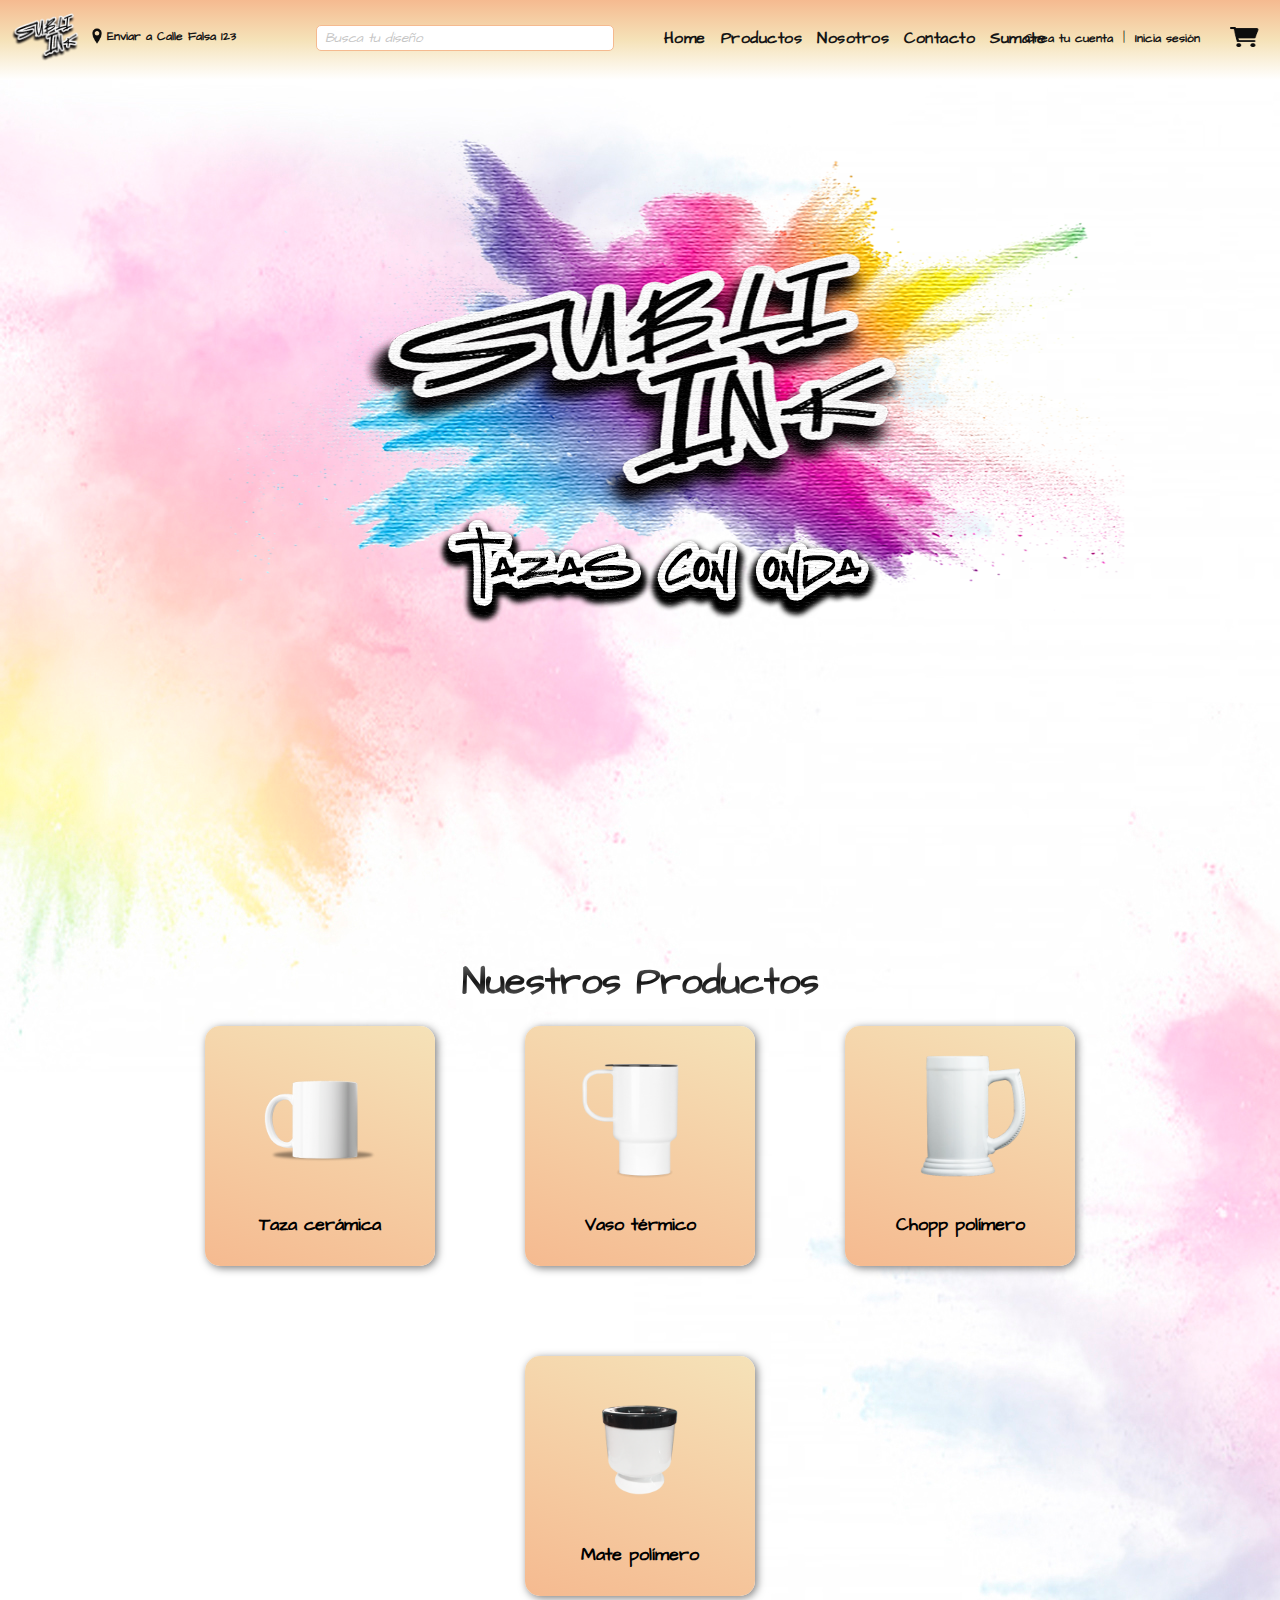
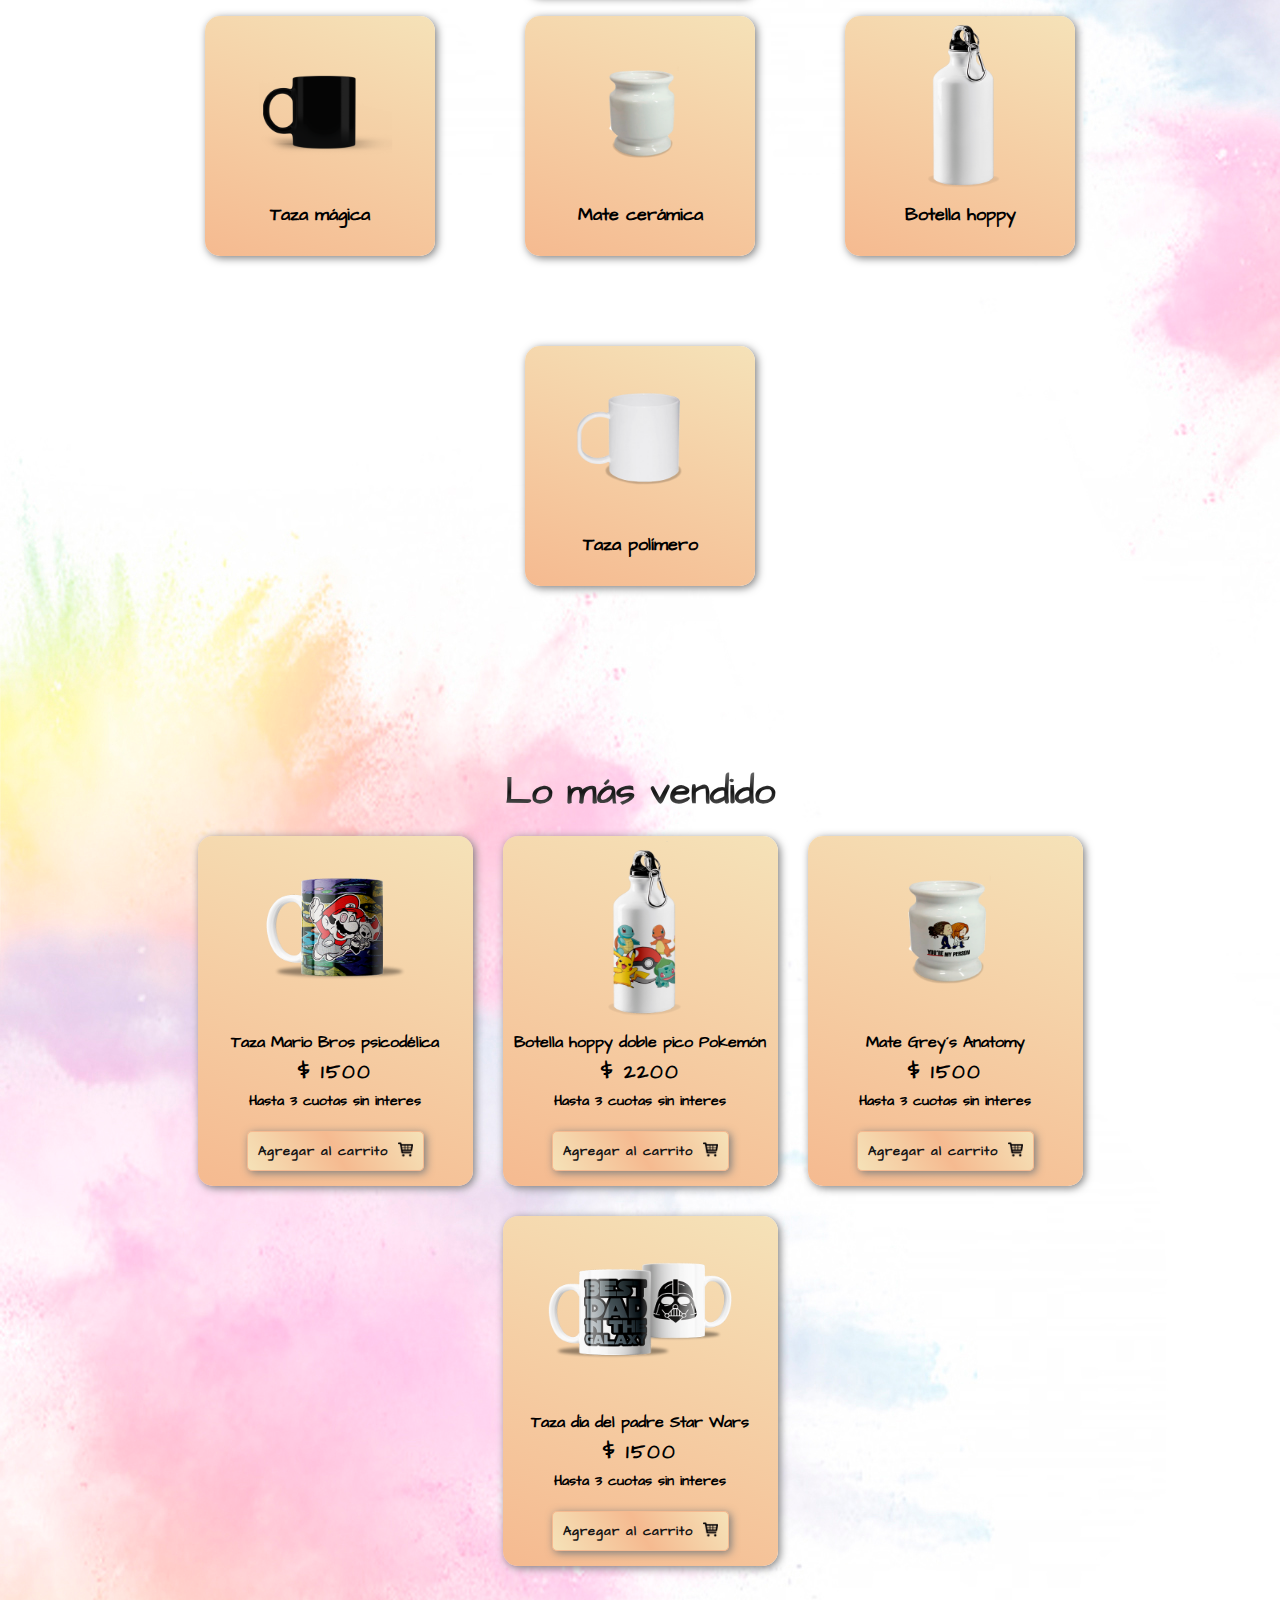
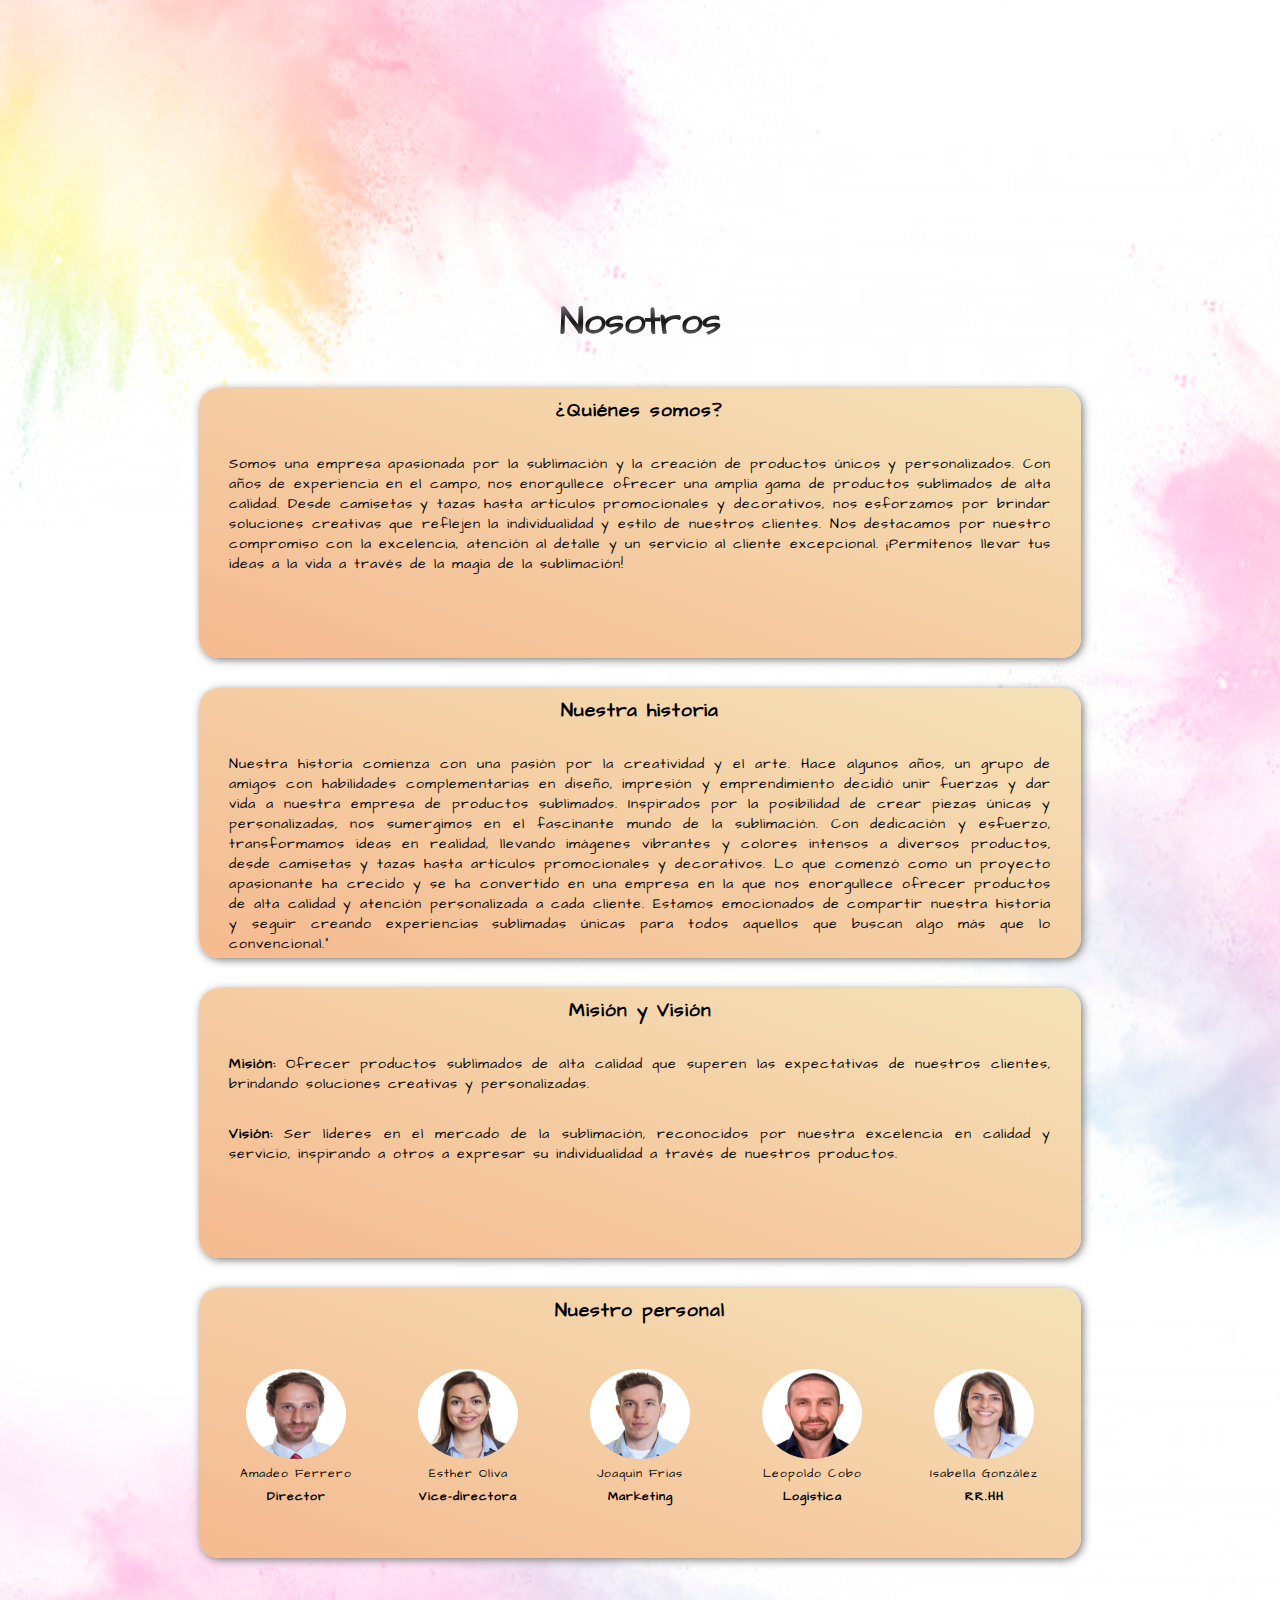
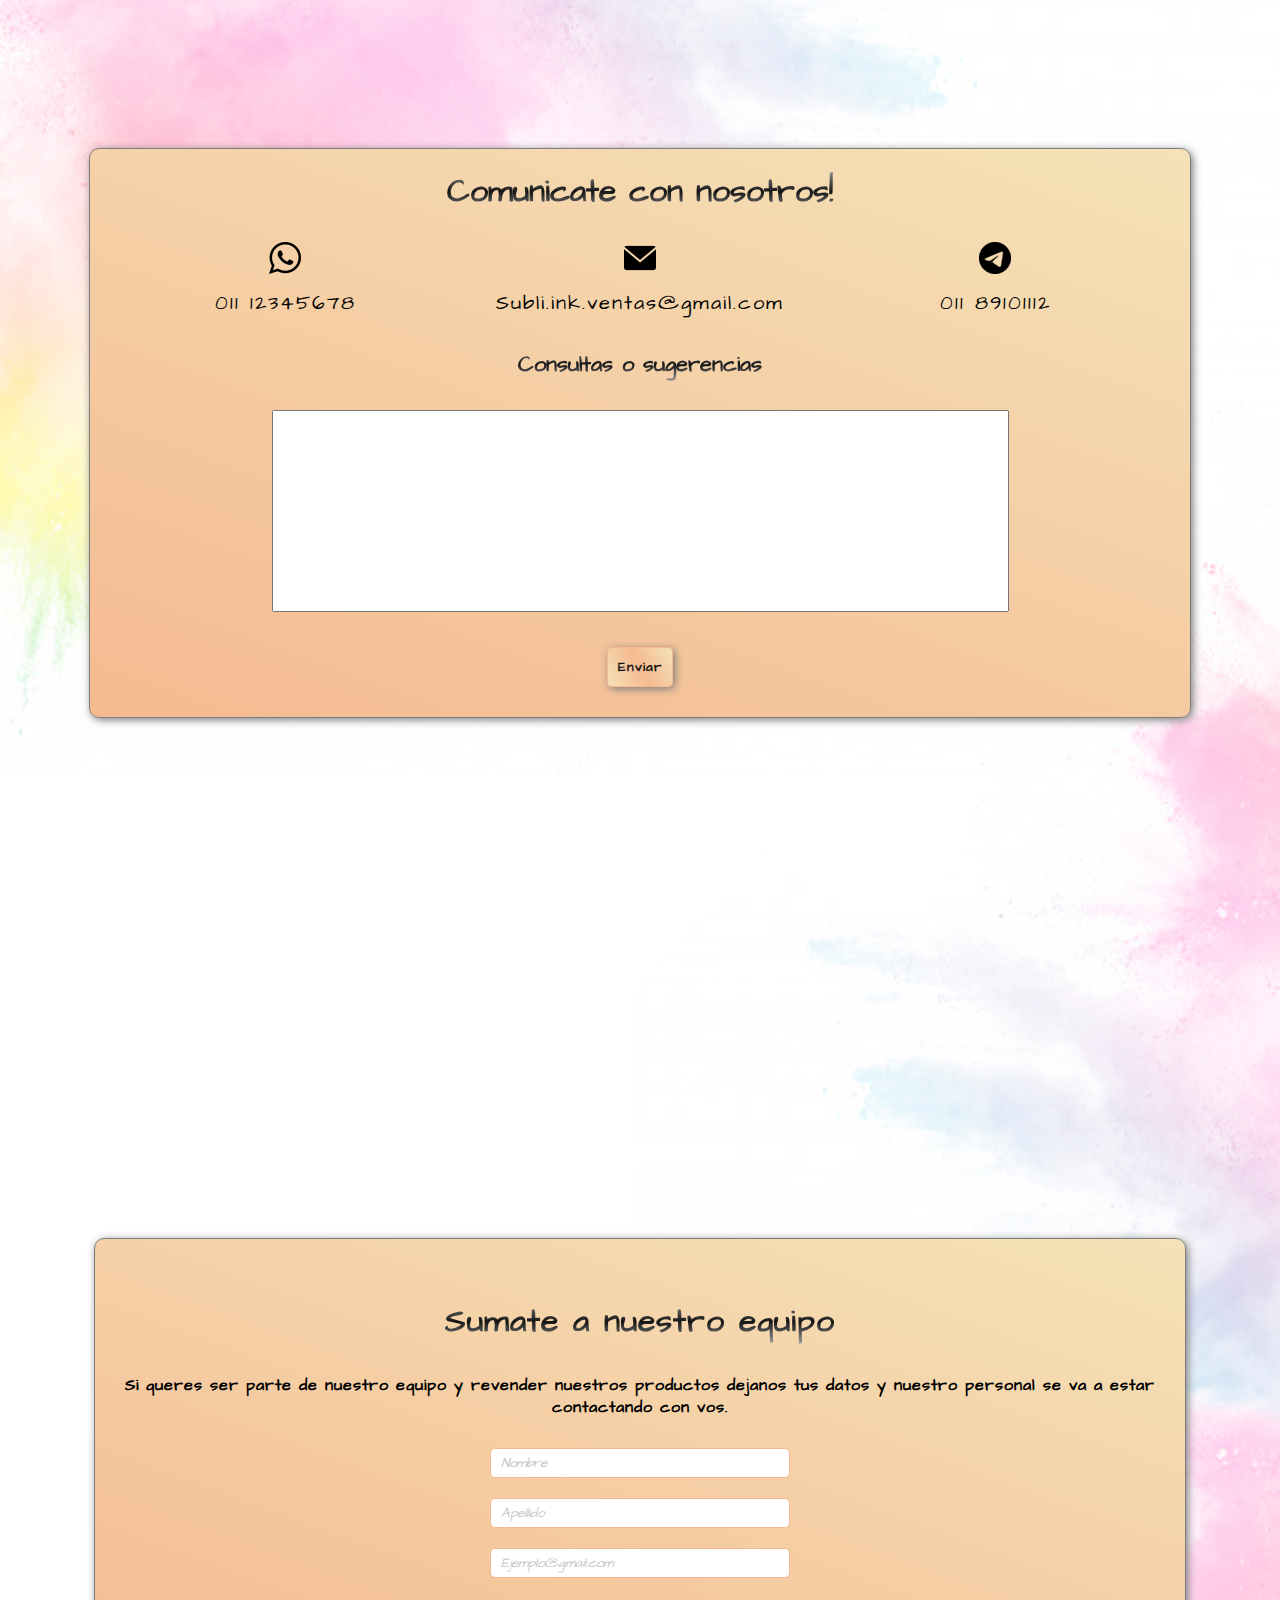
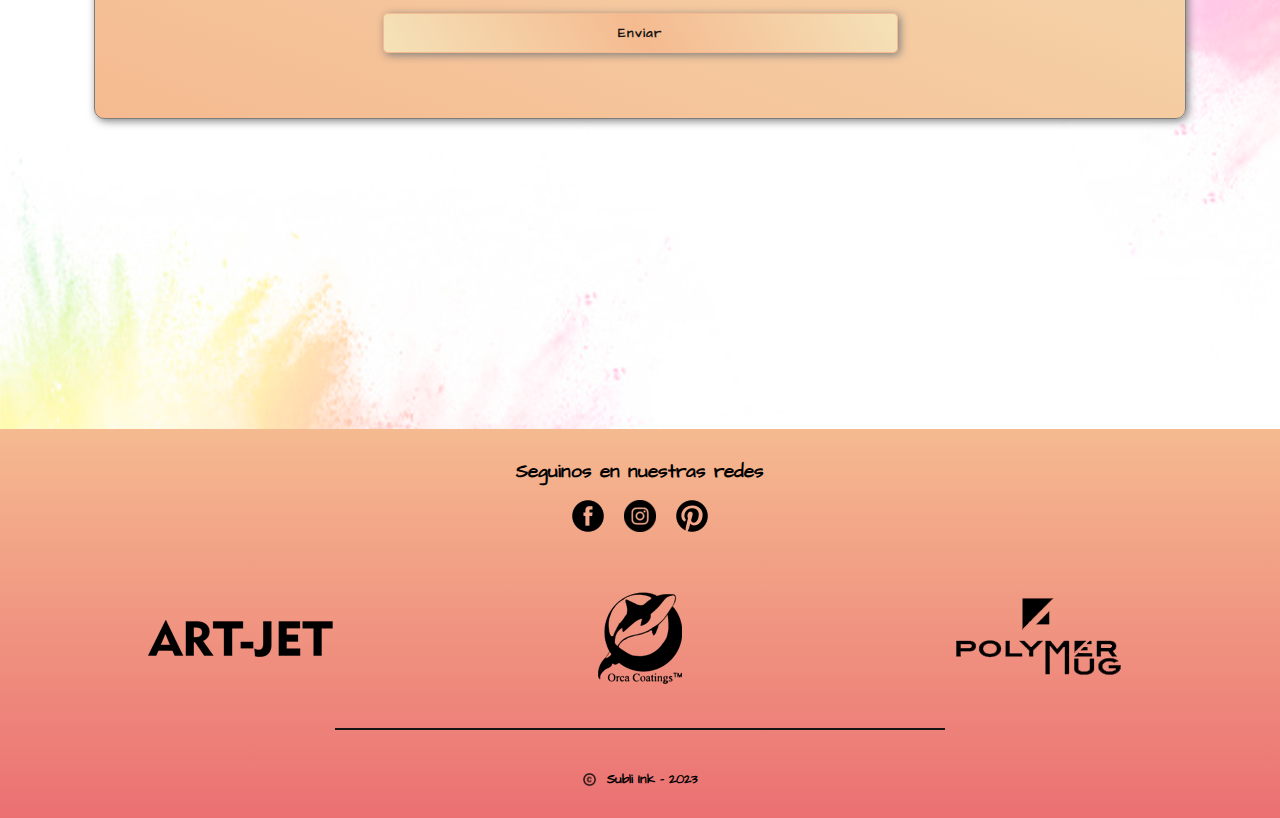
==== index.html @ 722765c1 "arreglos" ====
<!DOCTYPE html>
<html lang="en">

<head>
    <meta charset="UTF-8">
    <meta http-equiv="X-UA-Compatible" content="IE=edge">
    <meta name="viewport" content="width=device-width, initial-scale=1.0">
    <title>Subli Ink</title>
    <link rel="stylesheet" href="/styles.css">
    <link rel="shorcut icon" href="/Assets/Iconos/Taza.png">
</head>

<body>
    <header>
        <!-- Logo -->
        <img src="/Assets/Iconos/Logo2.png" alt="logo" class="logo"> <!-- Enviar a -->
        <div class="envio">
            <img src="/Assets/Iconos/Ubicacion.png" alt="">
            <a href="#portada">Enviar a Calle Falsa 123</a>
        </div>

        <!-- Navbar y barra de busqueda -->
        <nav class="navbar">

            <!-- menu hamburguesa -->
            <label for="menu-toggle" class="menu-label">
                <img src="/Assets/Iconos/menu.png" alt="menu" class="menu-icon">
            </label>
            <input type="checkbox" id="menu-toggle" class="menu-label">
            <div class="header-mid">

                <!-- Barra de busqueda -->
                <label for="barra-busqueda" class="search"></label>
                <input type="text" id="barra-busqueda" class="barra-busqueda" placeholder="Busca tu diseño">

                <!-- navbar list -->
                <ul class="navbar-list">
                    <li><a href="#portada">Home</a></li>
                    <li><a href="#cards">Productos</a></li>
                    <li><a href="#nosotros">Nosotros</a></li>
                    <li><a href="#contacto">Contacto</a></li>
                    <li><a href="#sumate">Sumate</a></li>
                </ul>
            </div>

            <!-- Login y carrito -->
            <div class="zona-derecha">
                <!-- Ingreso a la pagina -->
                <div class="account">
                    <!-- <a href="#">Mis compras</a> -->
                    <div class="login">
                        <a href="form2.html">Crea tu cuenta</a>
                        <p>|</p>
                        <a href="form.html">Inicia sesión</a>
                    </div>
                </div>

                <!-- Carrito -->
                <img src="/Assets/Iconos/carrito.png" alt="cart-icon" class="cart-icon">
            </div>
        </nav>
    </header>

    <main>
        <section id="portada">
            <div class="portada-content">
                <div class="slider-frame">
                    <ul>

                        <!-- Slider1 -->
                        <li class="slider1">
                            <img class="slider-img" src="/Assets/Slider/Slider 1.png" alt="imagen1">
                            <img src="/Assets/Iconos/Slogan.png" alt="slogan" class="slogan">
                        </li>

                        <!-- Slider 2 -->
                        <li class="slider2">
                            <img class="slider-img" src="/Assets/Slider/Slider 2.png" alt="imagen2">
                            <div class="slider2-info">
                                <h2 class="tituloh2">Lo más vendido del mes</h2>
                                <button class="buttons"><a href="#mas-vendidos">Ver productos</a></button>
                            </div>
                        </li>

                        <!-- Slider 3 -->
                        <li class="slider3">
                            <img class="slider-img" src="/Assets/Slider/Slider 3.png" alt="imagen3">
                            <div class="slider3-info">
                                <h2 class="tituloh2">Vende nuestros productos</h2>
                                <button class="buttons"><a href="#sumate">Contáctanos</a></button>
                            </div>
                        </li>
                    </ul>
                </div>
            </div>
        </section>

        <section id="cards">
            <!-- Cards Conteiner -->
            <div class="cards-conteiner">

                <div class="productos">
                    <h2 class="tituloh2">Nuestros Productos</h2>
                    <!-- Contenedor 1 -->
                    <div class="productos-conteiner">
                        <!-- Card 1 -->
                        <div class="card">
                            <a href=""><img src="/Assets/Productos/taza ceramica.png" alt="taza ceramica"
                                    class="card-img"></a>
                            <span>Taza cerámica</span>
                        </div>

                        <!-- Card 2 -->
                        <div class="card">
                            <a href=""><img src="Assets/Productos/Jarro.png" alt="vaso termico" class="card-img"></a>
                            <span>Vaso térmico</span>
                        </div>

                        <!-- Card 3 -->
                        <div class="card">
                            <a href=""><img src="/Assets/Productos/Chopp.png" alt="chopp" class="card-img"></a>
                            <span>Chopp polímero</span>
                        </div>

                        <!-- Card 4 -->
                        <div class="card">
                            <a href=""><img src="/Assets/Productos/Mate polimero.png" alt="mate polimero"
                                    class="card-img"></a>
                            <span>Mate polímero</span>
                        </div>
                    </div>

                    <!-- Contenedor 2 -->
                    <div class="productos-conteiner">

                        <!-- Card 1 -->
                        <div class="card">
                            <a href=""><img src="/Assets/Productos/Taza magica.png" alt="taza mágica"
                                    class="card-img"></a>
                            <span>Taza mágica</span>
                        </div>

                        <!-- Card 2 -->
                        <div class="card">
                            <a href=""><img src="/Assets/Productos/Mate ceramica.png" alt="mate ceramica"
                                    class="card-img"></a>
                            <span>Mate cerámica</span>
                        </div>

                        <!-- Card 3 -->
                        <div class="card">
                            <a href=""><img src="/Assets/Productos/hoppy.png" alt="botella hoppy" class="card-img"></a>
                            <span>Botella hoppy</span>
                        </div>

                        <!-- Card 4 -->
                        <div class="card">
                            <a href=""><img src="/Assets/Productos/Taza polimero.png" alt="taza polimero"
                                    class="card-img"></a>
                            <span>Taza polímero</span>
                        </div>
                    </div>
                </div>

                <div id="mas-vendidos">
                    <h2 class="tituloh2">Lo más vendido</h2>

                    <!-- Contenedor 3 -->
                    <div class="cards-subconteiner">

                        <!-- Card 1 -->
                        <div class="card-popular">
                            <img src="/Assets/Productos mas vendidos/Taza1.png" alt="taza ceramica" class="card-img">
                            <div class="card-popular-info">
                                <h3>Taza Mario Bros psicodélica</h3>
                                <span>$ 1500</span>
                                <p>Hasta 3 cuotas sin interes</p>
                                <button class="buttons">Agregar al carrito <img src="/Assets/Iconos/carrito2.png"
                                        alt="cart-icon"></button>
                            </div>
                        </div>

                        <!-- Card 2 -->
                        <div class="card-popular">
                            <img src="/Assets/Productos mas vendidos/Botella.png" alt="botella hoppy" class="card-img">
                            <div class="card-popular-info">
                                <h3>Botella hoppy doble pico Pokemón</h3>
                                <span>$ 2200</span>
                                <p>Hasta 3 cuotas sin interes</p>
                                <button class="buttons">Agregar al carrito <img src="/Assets/Iconos/carrito2.png"
                                        alt="cart-icon"></button>
                            </div>
                        </div>

                        <!-- Card 3 -->
                        <div class="card-popular">
                            <img src="/Assets/Productos mas vendidos/Mate.png" alt="mate ceramica" class="card-img">
                            <div class="card-popular-info">
                                <h3>Mate Grey´s Anatomy</h3>
                                <span>$ 1500</span>
                                <p>Hasta 3 cuotas sin interes</p>
                                <button class="buttons">Agregar al carrito <img src="/Assets/Iconos/carrito2.png"
                                        alt="cart-icon"></button>
                            </div>
                        </div>

                        <!-- Card 4 -->
                        <div class="card-popular">
                            <img src="/Assets/Productos mas vendidos/Taza2.png" alt="taza ceramica" class="card-img">
                            <div class="card-popular-info">
                                <h3>Taza dia del padre Star Wars</h3>
                                <span>$ 1500</span>
                                <p>Hasta 3 cuotas sin interes</p>
                                <button class="buttons">Agregar al carrito <img src="/Assets/Iconos/carrito2.png"
                                        alt="cart-icon"></button>
                            </div>
                        </div>
                    </div>
                </div>
            </div>
        </section>

        <section id="nosotros">
            <h2 class="tituloh2">Nosotros</h2>
            <div class="info-conteiner">
                <div class="info-item">
                    <h3 class="tituloh3">¿Quiénes somos?</h3>
                    <p>Somos una empresa apasionada por la sublimación y la creación de productos únicos y
                        personalizados. Con años de experiencia en el campo, nos enorgullece ofrecer una amplia gama de
                        productos sublimados de alta calidad. Desde camisetas y tazas hasta artículos promocionales y
                        decorativos, nos esforzamos por brindar soluciones creativas que reflejen la individualidad y
                        estilo de nuestros clientes. Nos destacamos por nuestro compromiso con la excelencia, atención
                        al detalle y un servicio al cliente excepcional. ¡Permítenos llevar tus ideas a la vida a través
                        de la magia de la sublimación!</p>
                </div>

                <div class="info-item">
                    <h3 class="tituloh3">Nuestra historia</h3>
                    <p>Nuestra historia comienza con una pasión por la creatividad y el arte. Hace algunos años, un
                        grupo de amigos con habilidades complementarias en diseño, impresión y emprendimiento decidió
                        unir fuerzas y dar vida a nuestra empresa de productos sublimados. Inspirados por la posibilidad
                        de crear piezas únicas y personalizadas, nos sumergimos en el fascinante mundo de la
                        sublimación. Con dedicación y esfuerzo, transformamos ideas en realidad, llevando imágenes
                        vibrantes y colores intensos a diversos productos, desde camisetas y tazas hasta artículos
                        promocionales y decorativos. Lo que comenzó como un proyecto apasionante ha crecido y se ha
                        convertido en una empresa en la que nos enorgullece ofrecer productos de alta calidad y atención
                        personalizada a cada cliente. Estamos emocionados de compartir nuestra historia y seguir creando
                        experiencias sublimadas únicas para todos aquellos que buscan algo más que lo convencional."</p>
                </div>

                <div class="info-item">
                    <h3 class="tituloh3">Misión y Visión</h3>
                    <p><b>Misión:</b> Ofrecer productos sublimados de alta calidad que superen las expectativas de
                        nuestros
                        clientes, brindando soluciones creativas y personalizadas.</p>
                    <p><b>Visión:</b> Ser líderes en el mercado de la sublimación, reconocidos por nuestra excelencia en
                        calidad y servicio, inspirando a otros a expresar su individualidad a través de nuestros
                        productos.</p>
                </div>

                <div class="info-personal">
                    <h3 class="tituloh3">Nuestro personal</h3>
                    <div class="personal">
                        <div class="personal-item">
                            <img src="/Assets/Foto carnet/1.jpg" alt="imagen" class="foto-carnet">
                            <span>Amadeo Ferrero</span>
                            <h4>Director</h4>
                        </div>

                        <div class="personal-item">
                            <img src="/Assets/Foto carnet/2.jpg" alt="imagen" class="foto-carnet">
                            <span>Esther Oliva</span>
                            <h4>Vice-directora</h4>
                        </div>

                        <div class="personal-item">
                            <img src="/Assets/Foto carnet/3.jpg" alt="imagen" class="foto-carnet">
                            <span>Joaquin Frias</span>
                            <h4>Marketing</h4>
                        </div>

                        <div class="personal-item">
                            <img src="/Assets/Foto carnet/4.jpg" alt="imagen" class="foto-carnet">
                            <span>Leopoldo Cobo</span>
                            <h4>Logistica</h4>
                        </div>

                        <div class="personal-item">
                            <img src="/Assets/Foto carnet/5.jpg" alt="imagen" class="foto-carnet">
                            <span>Isabella González</span>
                            <h4>RR.HH</h4>
                        </div>
                    </div>
                </div>
            </div>
        </section>
    </main>

    <footer>
        <section id="contacto">

            <div class="contactanos">

                <div class="contactanos-conteiner">
                    <h2 class="tituloh2">Comunicate con nosotros!</h2>
                    <div class="phone-mail">
                        <div class="item">
                            <img src="/Assets/Iconos/Whatsapp.png" alt="Whatsapp">
                            <span>011 12345678</span>
                        </div>
                        <div class="item">
                            <img src="/Assets/Iconos/Mail.png" alt="Gmail">
                            <span>Subli.ink.ventas@gmail.com</span>
                        </div>
                        <div class="item">
                            <img src="/Assets/Iconos/telegram.png" alt="Telegram">
                            <span>011 89101112</span>
                        </div>
                    </div>
                    <div class="dudas">
                        <h3 class="tituloh3">Consultas o sugerencias</h3>
                        <textarea name="textarea" id="textarea" cols="100" rows="10" class="textarea"></textarea>
                        <button class="buttons">Enviar</button>
                    </div>
                </div>

                <div id="sumate">
                    <div class="sumate-info">
                        <h2 class="tituloh2">Sumate a nuestro equipo</h2>
                        <p>Si queres ser parte de nuestro equipo y revender nuestros productos dejanos tus datos y
                            nuestro
                            personal se va a estar contactando con vos.</p>
                    </div>
                    <form class="sumate-form">
                        <label for="nombre"></label>
                        <input type="text" id="nombre" placeholder="Nombre">
                        <label for="apellido"></label>
                        <input type="text" id="apellido" placeholder="Apellido">
                        <label for="mail"></label>
                        <input type="email" id="mail" placeholder="Ejemplo@gmail.com">
                    </form>
                    <button class="buttons">Enviar</button>
                </div>
            </div>

        </section>

        <section id="cierre">
            <div class="redes">
                <h3 class="tituloh3">Seguinos en nuestras redes</h3>
                <div class="redes-icon">
                    <a href="https://www.facebook.com/Subli.Inkok" target="_blank"><img
                            src="/Assets/Iconos/Facebook.png" alt="Facebook"></a>
                    <a href="https://www.instagram.com/subli.ink/?hl=es-la" target="_blank"><img
                            src="/Assets/Iconos/Instagram.png" alt="Instagram"></a>
                    <a href="https://ar.pinterest.com/rodrifleitas/" target="_blank"><img
                            src="/Assets/Iconos/Pinterest.png" alt="Pinterest"></a>
                </div>
            </div>

            <div class="proveedores">
                <img src="/Assets/Proveedores/Art jet negro.png" alt="imagen">
                <img src="/Assets/Proveedores/Orca negro.png" alt="imagen">
                <img src="/Assets/Proveedores/Polymer mug negro.png" alt="imagen">
            </div>

            <hr>

            <div class="copyright">
                <img src="/Assets/Iconos/copyright.png" alt="copyright">
                <h5>Subli Ink - 2023</h5>
            </div>

        </section>
    </footer>
</body>

</html>
---- styles.css ----
/* Fonts */

@import url('https://fonts.googleapis.com/css2?family=Fredoka:wght@300;400;500;600;700&display=swap');

@import url('https://fonts.googleapis.com/css2?family=Comic+Neue:wght@300;400;700&display=swap');

@import url('https://fonts.googleapis.com/css2?family=Allan:wght@400;700&display=swap');

@import url('https://fonts.googleapis.com/css2?family=Caveat:wght@400;500;600;700&display=swap');

@import url('https://fonts.googleapis.com/css2?family=Kalam:wght@300;400;700&display=swap');

@import url('https://fonts.googleapis.com/css2?family=Architects+Daughter&display=swap');

/* colours */
:root {
    --primary: #eb7072;
    --secondary: #f5ba90;
    --button: #f5e2b8;
    --font: #151515;
    --font2: #dadada;
    --various: #a2caa5;
}

* {
    margin: 0;
    padding: 0;
    box-sizing: border-box;
    text-decoration: none;
    list-style-type: none;
    font-family: "Architects daughter";
}

/* HEADER */
header {
    /* background: linear-gradient(to bottom, var(--primary), #ffffff); */
    background: linear-gradient(to bottom, var(--secondary), var(--button), #ffffff);
    padding: 5px;
    display: flex;
    justify-content: space-between;
    height: 80px;
    position: relative;
    gap: 10px;
}

.logo {
    margin: -5px 5px 5px;
    align-items: center;
}

.navbar {
    /* .navbar-list { */
    display: flex;
    justify-content: space-between;
    align-items: center;
    gap: 50px;
}

.navbar-list a {
    color: var(--font)
}

.navbar-list {
    display: flex;
    gap: 15px;
    font-family: "Architects Daughter";
    font-size: 16px;
    font-weight: 700;
    letter-spacing: 0.5px;
}

.envio {
    display: flex;
    align-items: center;
    justify-content: flex-start;
    padding: 10px;
    position: absolute;
    left: 6%;
    bottom: 24px;
}

.envio img {
    width: 20px;
    height: 20px;
}

.envio a {
    font-family: "Architects Daughter";
    color: var(--font);
    font-weight: 600;
    cursor: pointer;
    font-size: 12px;
}

.header-mid {
    display: flex;
    justify-content: center;
    align-items: center;
    width: 800px;
    padding: 10px;
    gap: 50px;
    position: absolute;
    right: 50%;
    left: 20%;
    top: 15px;
}

.zona-derecha {
    display: flex;
    padding: 10px;
    gap: 15px;
}

.account {
    display: flex;
    flex-direction: column;
    align-items: center;
    gap: 5px;
    position: absolute;
    right: 80px;
    top: 30px;
    font-size: 12px;
}

.account a {
    color: var(--font);
    font-family: "Architects Daughter";
    font-weight: 600;
    cursor: pointer;
}


.login {
    display: flex;
    gap: 10px;
}

.menu-label {
    display: none;
}

.cart-icon {
    width: 30px;
    height: 20px;
    margin-right: 10px;
    cursor: pointer;
    position: absolute;
    top: 27px;
    right: 10px;
}

.barra-busqueda {
    border-radius: 5px;
    border: 1px solid var(--secondary);
    width: 300px;
    padding: 3px;
}

::placeholder {
    padding: 5px;
    color: #c5c5c5;
    font-style: italic;
    font-family: "Architects Daughter";
}

/* HEADER */

/* BODY */
body {
    background-image: url(/Assets/Imagenes/body2.jpg);
    font-family: "Architects Daughter";
}

#portada {
    /* max-width: 1300px; */
    position: relative;
    padding: 10px;
    margin-bottom: 30px;
}

#portada a {
    color: #151515;
}

/* Slider */
.slider-frame {
    width: 1280px;
    /* Pongo heitgh auto para que la altura la de la imagen  */
    height: auto;
    margin: 30px auto 0;
    display: flex;
    /* Overflow para ocultar lo que este fuera del width y height */
    overflow: hidden;
}

.slider-frame ul {
    display: flex;
    padding: 0;
    width: 300%;
    animation: slide 15s infinite alternate ease-out;

}

.slider-frame li {
    width: 100%;
    list-style: none;
    position: relative;
}

.slider-img {
    width: 1300px;
    height: 600px;
    padding: 0 50px 100px;
}

@keyframes slide {
    0% {
        margin-left: 0%;
    }

    30% {
        margin-left: 0%;
    }

    35% {
        margin-left: -100%;
    }

    65% {
        margin-left: -100%;
    }

    70% {
        margin-left: -200%;
    }

    100% {
        margin-left: -200%;
    }
}

/* Slider 1 */

.slider1 {
    display: flex;
    flex-direction: column;
    align-items: center;
    padding: 0;

}

.slogan {
    position: absolute;
    top: 65%;
}

/* Slider 2 */

.slider2 {
    display: flex;
    padding: 0px;
    position: relative;
}

.slider2-info {
    display: flex;
    flex-direction: column;
    align-items: center;
    justify-content: center;
    padding: 10px;
    gap: 5px;
    position: absolute;
    right: 10%;
    top: 35%;
    font-family: "Architects Daughter";
}

.tituloh2 {
    font-size: 38px;
    font-weight: 700;
    background: linear-gradient(to top, var(--font2), var(--font), var(--font2));
    padding: 10px;
    color: transparent;
    background-clip: text;
    -webkit-background-clip: text;
}

.buttons {
    display: flex;
    justify-content: center;
    padding: 10px;
    margin: 15px;
    border-radius: 5px;
    background: linear-gradient(60deg, var(--button), var(--secondary), var(--button));
    text-align: center;
    border: 1px solid var(--secondary);
    color: #151515;
    letter-spacing: 1px;
    font-weight: bold;
    gap: 10px;
    cursor: pointer;
    box-shadow: 2px 2px 8px #7d7d7d;
}

/* Slider 3 */

.slider3-info {
    display: flex;
    flex-direction: column;
    align-items: center;
    justify-content: center;
    gap: 5px;
    position: absolute;
    left: 15%;
    top: 37%;
    font-family: "Architects Daughter";
}

/* Cards */

#cards {
    position: relative;
    padding: 10px;
    margin: 250px 30px;
}

.cards-conteiner {
    width: 100%;
    display: flex;
    flex-direction: column;
    align-items: center;
    padding: 20px;
    flex-wrap: wrap;
    gap: 230px;
}

.productos,
#mas-vendidos {
    display: flex;
    flex-direction: column;
    align-items: center;
    position: relative;
}

.productos h2 {
    padding: 20px;
    position: absolute;
    top: -80px;
}

#mas-vendidos h2 {
    padding: 20px;
    position: absolute;
    top: -80px;

}

.productos-conteiner {
    display: flex;
    justify-content: center;
    align-items: center;
    padding: 10px;
    gap: 90px;
    flex-wrap: wrap;
}

.cards-subconteiner {
    display: flex;
    justify-content: center;
    align-items: center;
    padding: 10px;
    gap: 30px;
    flex-wrap: wrap;
}

.card {
    display: flex;
    flex-direction: column;
    align-items: center;
    width: 230px;
    height: 240px;
    background: linear-gradient(20deg, var(--secondary), var(--button));
    /* border: 1px solid #c1c1c1; */
    border-radius: 15px;
    box-shadow: 2px 2px 8px #7d7d7d;

}

.card-img {
    width: 200px;
    height: 180px;
}

.card span {
    font-weight: 700;
    font-size: 18px;
}

.card-popular {
    display: flex;
    flex-direction: column;
    align-items: center;
    background: linear-gradient(20deg, var(--secondary), var(--button));
    width: 275px;
    height: 350px;
    gap: 10px;
    padding: 5px 10px;
    border-radius: 15px;
    box-shadow: 2px 2px 8px #7d7d7d;
}

.card-popular-info {
    display: flex;
    flex-direction: column;
    align-items: center;
    gap: 5px;
}

.card-popular h3 {
    font-size: 16px;
}

.card-popular span {
    font-size: 20px;
    font-weight: 700;
    letter-spacing: 2px;
}

.card-popular p {
    font-size: 14px;
    font-weight: 700;
}

.buttons img {
    width: 15px;
    height: 15px;
}

/* NOSOTROS */

#nosotros,
.info-conteiner,
.info-item,
.info-personal {
    display: flex;
    flex-direction: column;
    align-items: center;
    gap: 30px;
}

#nosotros {
    padding: 30px 150px;
}

#nosotros p {
    font-family: "Architects Daughter";
    font-size: 14px;
}

.info-item {
    text-align: justify;
    background: linear-gradient(20deg, var(--secondary), var(--button));
    width: 90%;
    height: 270px;
    padding: 10px 30px;
    border-radius: 20px;
    letter-spacing: 1px;
    box-shadow: 2px 2px 8px #7d7d7d;
}

.info-personal {
    background: linear-gradient(20deg, var(--secondary), var(--button));
    width: 90%;
    height: 270px;
    gap: 5px;
    padding: 10px 30px;
    border-radius: 20px;
    letter-spacing: 1px;
    box-shadow: 2px 2px 8px #7d7d7d;
}

.personal {
    display: flex;
    justify-content: center;
    padding: 40px;
    width: 900px;
    height: 10px;
    text-align: center;
    gap: 40px;
}

.personal-item {
    display: flex;
    flex-direction: column;
    align-items: center;
    font-size: 12px;
    width: 150px;
    gap: 1px;
}

.personal-item span {
    padding: 5px;
}

.foto-carnet {
    width: 100px;
    height: 90px;
    border-radius: 50%;
}

/* CONTACTO */

#contacto,
#sumate,
.sumate-info,
.contactanos,
form,
.item,
.dudas {
    display: flex;
    flex-direction: column;
    align-items: center;
}

.phone-mail,
.item {
    display: flex;
    justify-content: center;
    align-items: center;
}

#contacto {
    padding: 10px 30px;
    margin: 150px 10px;

}

#contacto h2 {
    font-family: "Architects Daughter";
    font-size: 2rem;
    font-weight: 700;
    background: linear-gradient(to top, var(--font2), var(--font), var(--font2));
    padding: 10px;
    color: transparent;
    background-clip: text;
    -webkit-background-clip: text;
}

.contactanos {
    display: flex;
    gap: 20px;
}

.contactanos-conteiner {
    display: flex;
    flex-direction: column;
    align-items: center;
    padding: 10px;
    border: 1px solid #7d7d7d;
    border-radius: 10px;
    box-shadow: 2px 2px 8px #7d7d7d;
    background: linear-gradient(20deg, var(--secondary), var(--button));

}

.phone-mail {
    gap: 5px;
    padding: 10px;
}

.item {
    gap: 15px;
    font-family: "Architects Daughter";
    letter-spacing: 2px;
    font-size: 20px;
    width: 350px;
    height: 90px;
}

.dudas {
    padding: 5px 30px;
    gap: 20px;
}

.dudas h3 {
    font-family: "Architects Daughter";
    font-size: 22px;
    font-weight: 700;
    background: linear-gradient(to top, var(--font2), var(--font), var(--font2));
    padding: 10px;
    color: transparent;
    background-clip: text;
    -webkit-background-clip: text;
}

.textarea {
    resize: none;
    padding: 10px;
}

#sumate {
    padding: 50px 30px;
    margin: 500px 50px 150px;
    gap: 20px;
    font-family: "Architects Daughter";
    border: 1px solid #7d7d7d;
    border-radius: 10px;
    box-shadow: 2px 2px 8px #7d7d7d;
    gap: 20px;
    width: 91%;
    font-weight: 700;
    background: linear-gradient(20deg, var(--secondary), var(--button));
    letter-spacing: 1px;
}

.sumate-info {
    text-align: center;
    gap: 20px;
}

.sumate-form {
    gap: 10px;
}

.sumate-form input {
    width: 300px;
    padding: 5px;
    border-radius: 5px;
    border: 1px solid var(--secondary);
}

#sumate button {
    width: 50%;
}



/* CIERRE */

#cierre,
.redes {
    display: flex;
    flex-direction: column;
    align-items: center;
}

#cierre {
    padding: 20px 30px;
    background: linear-gradient(to top, var(--primary), var(--secondary));
    gap: 30px;
}

.redes {
    padding: 10px;
    gap: 15px;
    text-align: center;
}

.redes-icon,
.proveedores,
.copyright {
    display: flex;
    justify-content: center;
    align-items: center;
}

.redes-icon {
    gap: 20px;
}

hr {
    width: 50%;
    border: 1px solid #151515;
}

.proveedores {
    gap: 200px;
    padding: 10px;
}

.copyright {
    gap: 10px;
    text-align: center;
    padding: 10px;
}

.copyright img {
    width: 15px;
    height: 15px;
}

/* RECUPERAR CONTRASEÑA */

#recuperar,
.recu-conteiner{
    display: flex;
    flex-direction: column;
    align-items: center;
    gap: 20px;
}

#recuperar {
    padding: 20px;
    margin: 20px 30px 150px;
}

.recu-conteiner {
    padding: 20px;
    margin: 10px 30px 50px;
    border: 1px solid var(--secondary);
    border-radius: 10px;
    box-shadow: 2px 2px 8px #7d7d7d;
    gap: 25px;
    width: 70%;
    font-weight: 700;
    background: linear-gradient(20deg, var(--secondary), var(--button));
}

.input {
    display: flex;
    flex-direction: column;
    align-items: center;
    gap: 15px;
    
}

.input input {
    width: 600px;
    padding: 5px;
    border-radius: 5px;
    border: 1px solid var(--secondary);
}

.buttons {
    padding: 10px;
    margin: 15px;
    border-radius: 5px;
    background: linear-gradient(60deg, var(--button), var(--secondary), var(--button));
    text-align: center;
    border: 1px solid var(--secondary);
    color: #151515;
    letter-spacing: 1px;
    font-weight: bold;
    gap: 10px;
    cursor: pointer;
    box-shadow: 2px 2px 8px #7d7d7d;
}
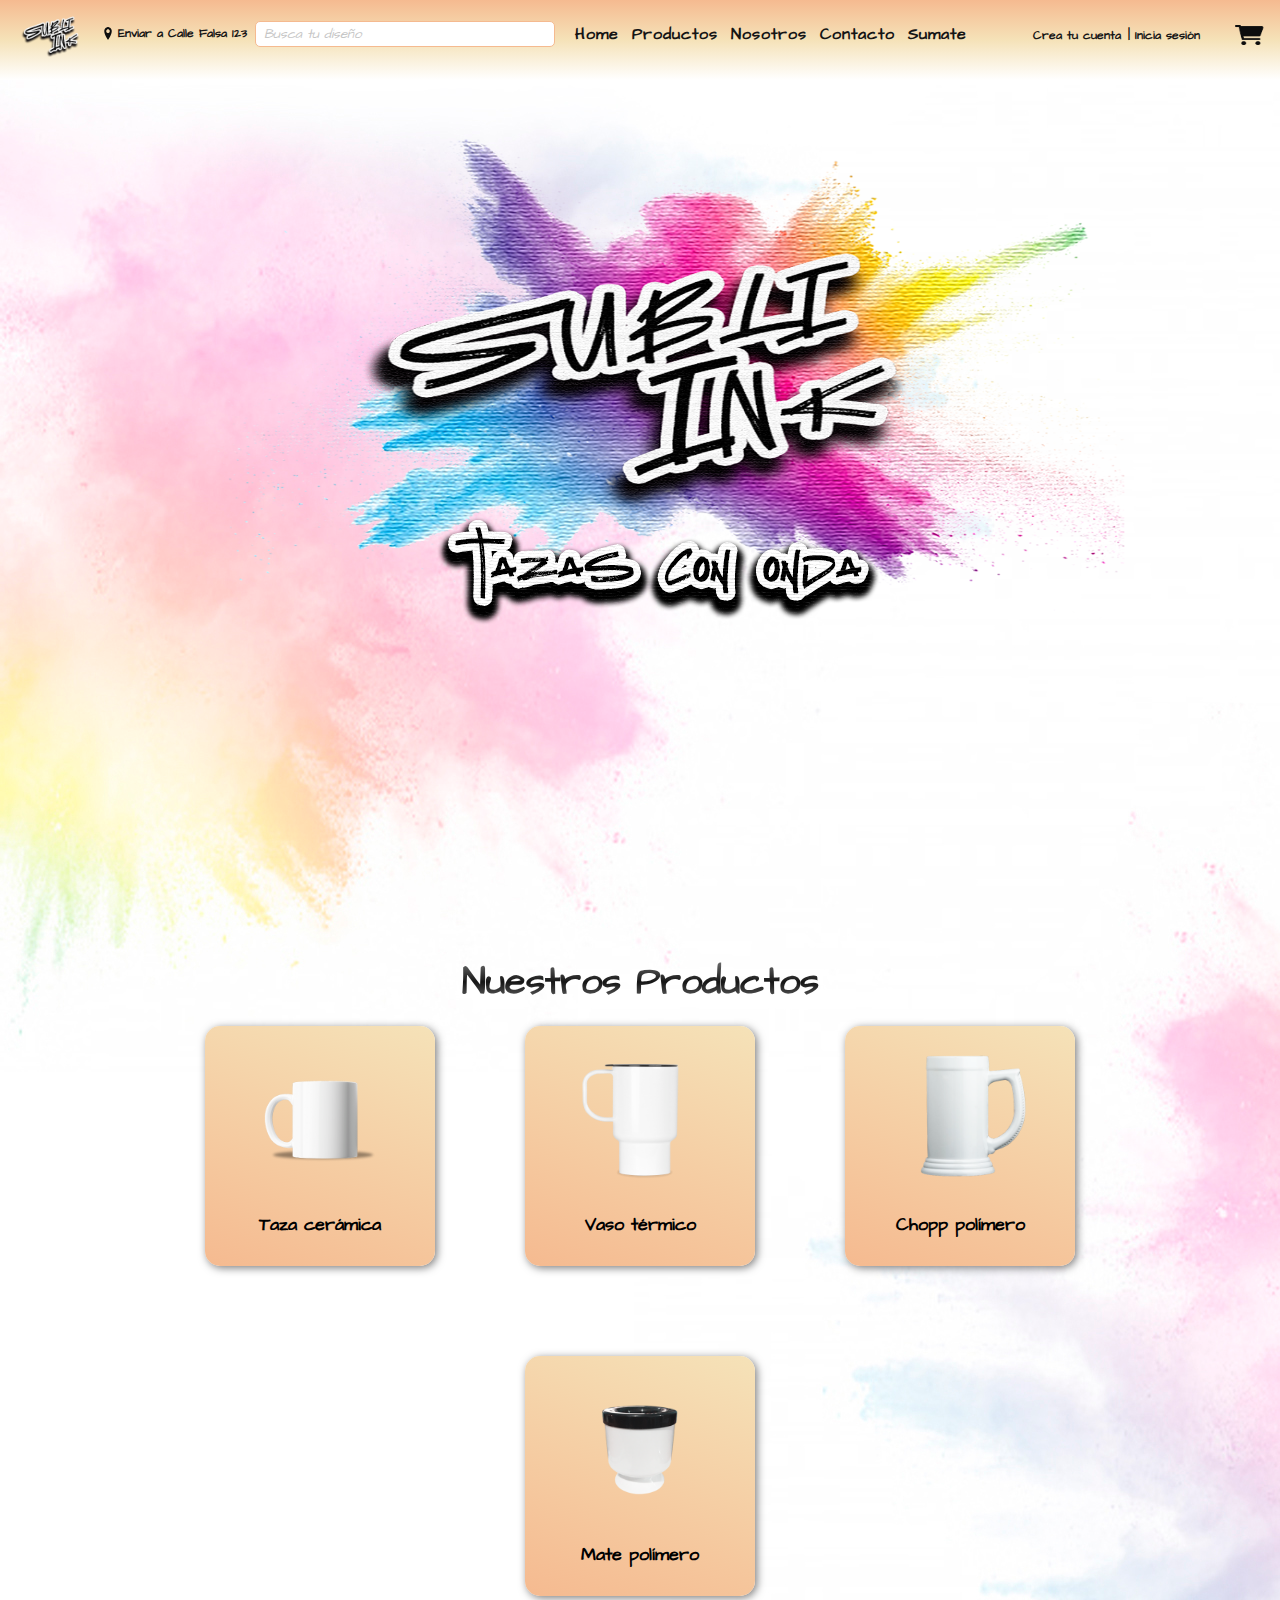
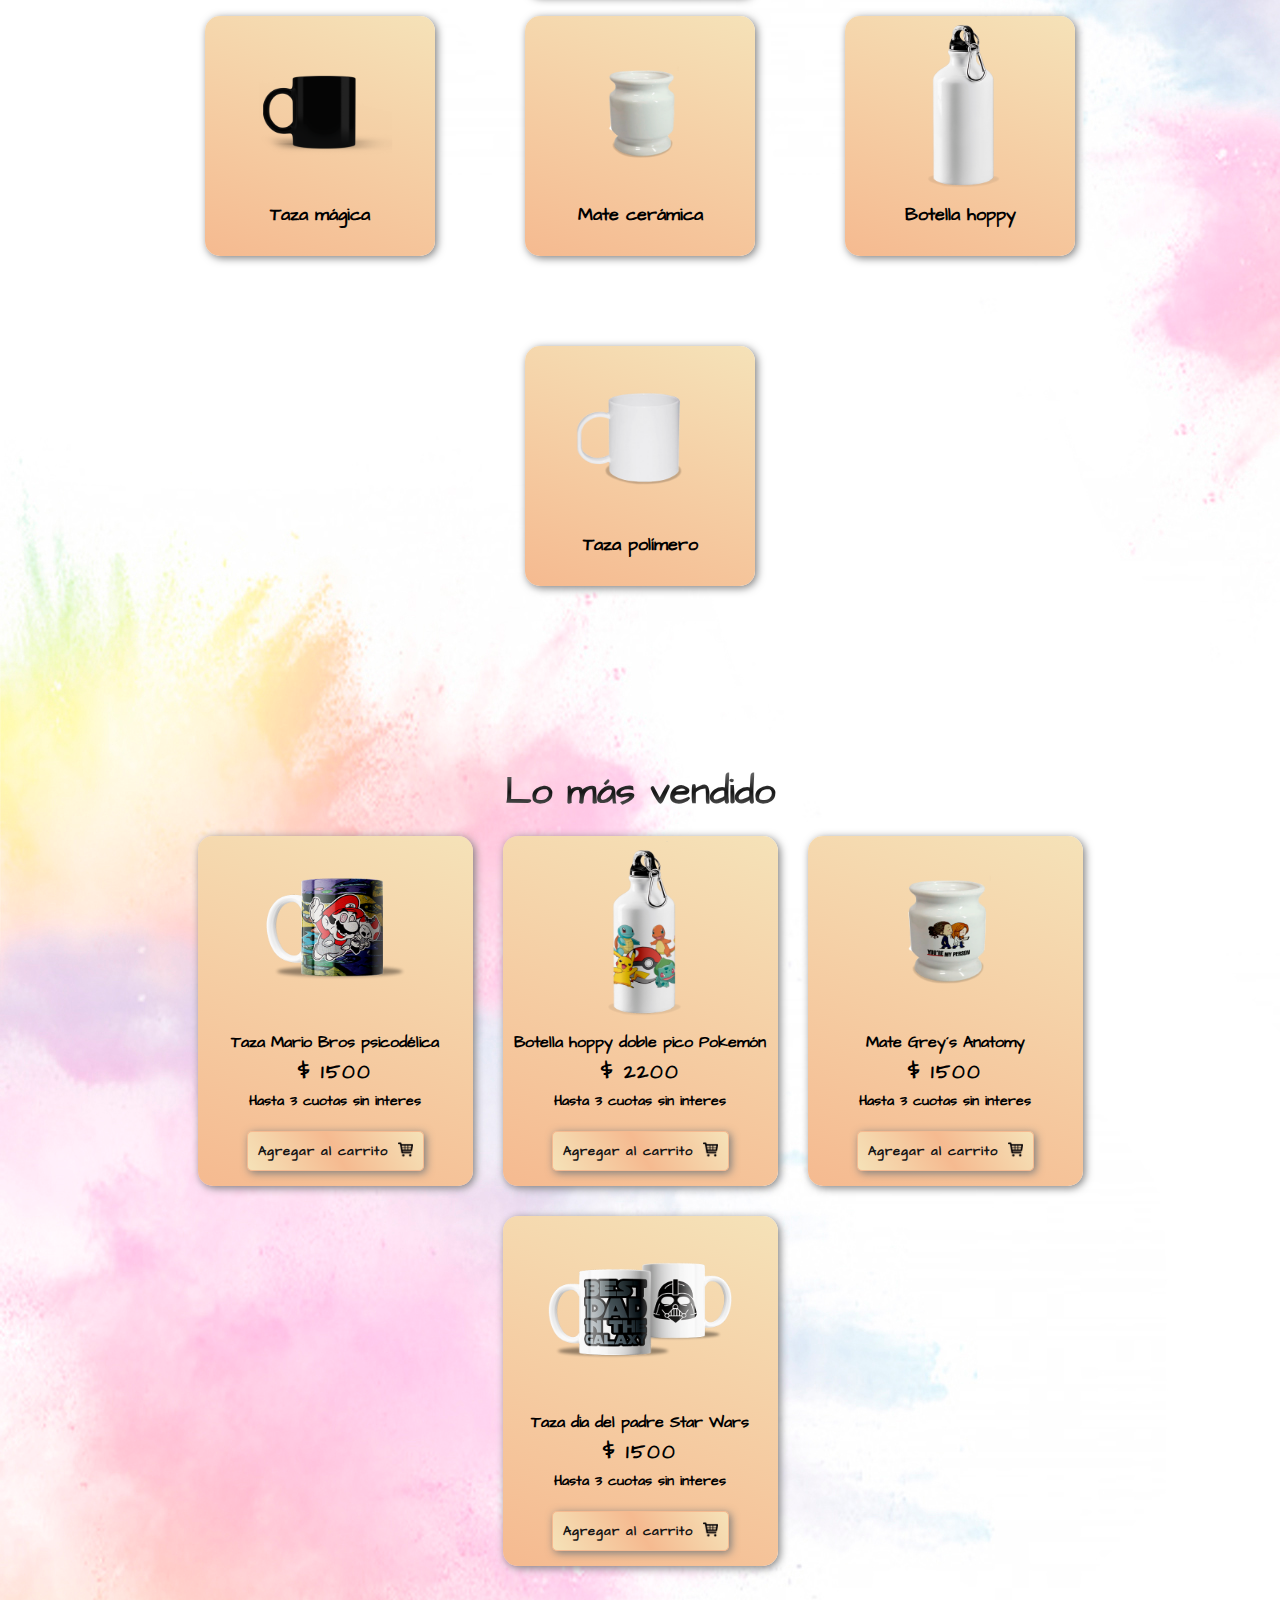
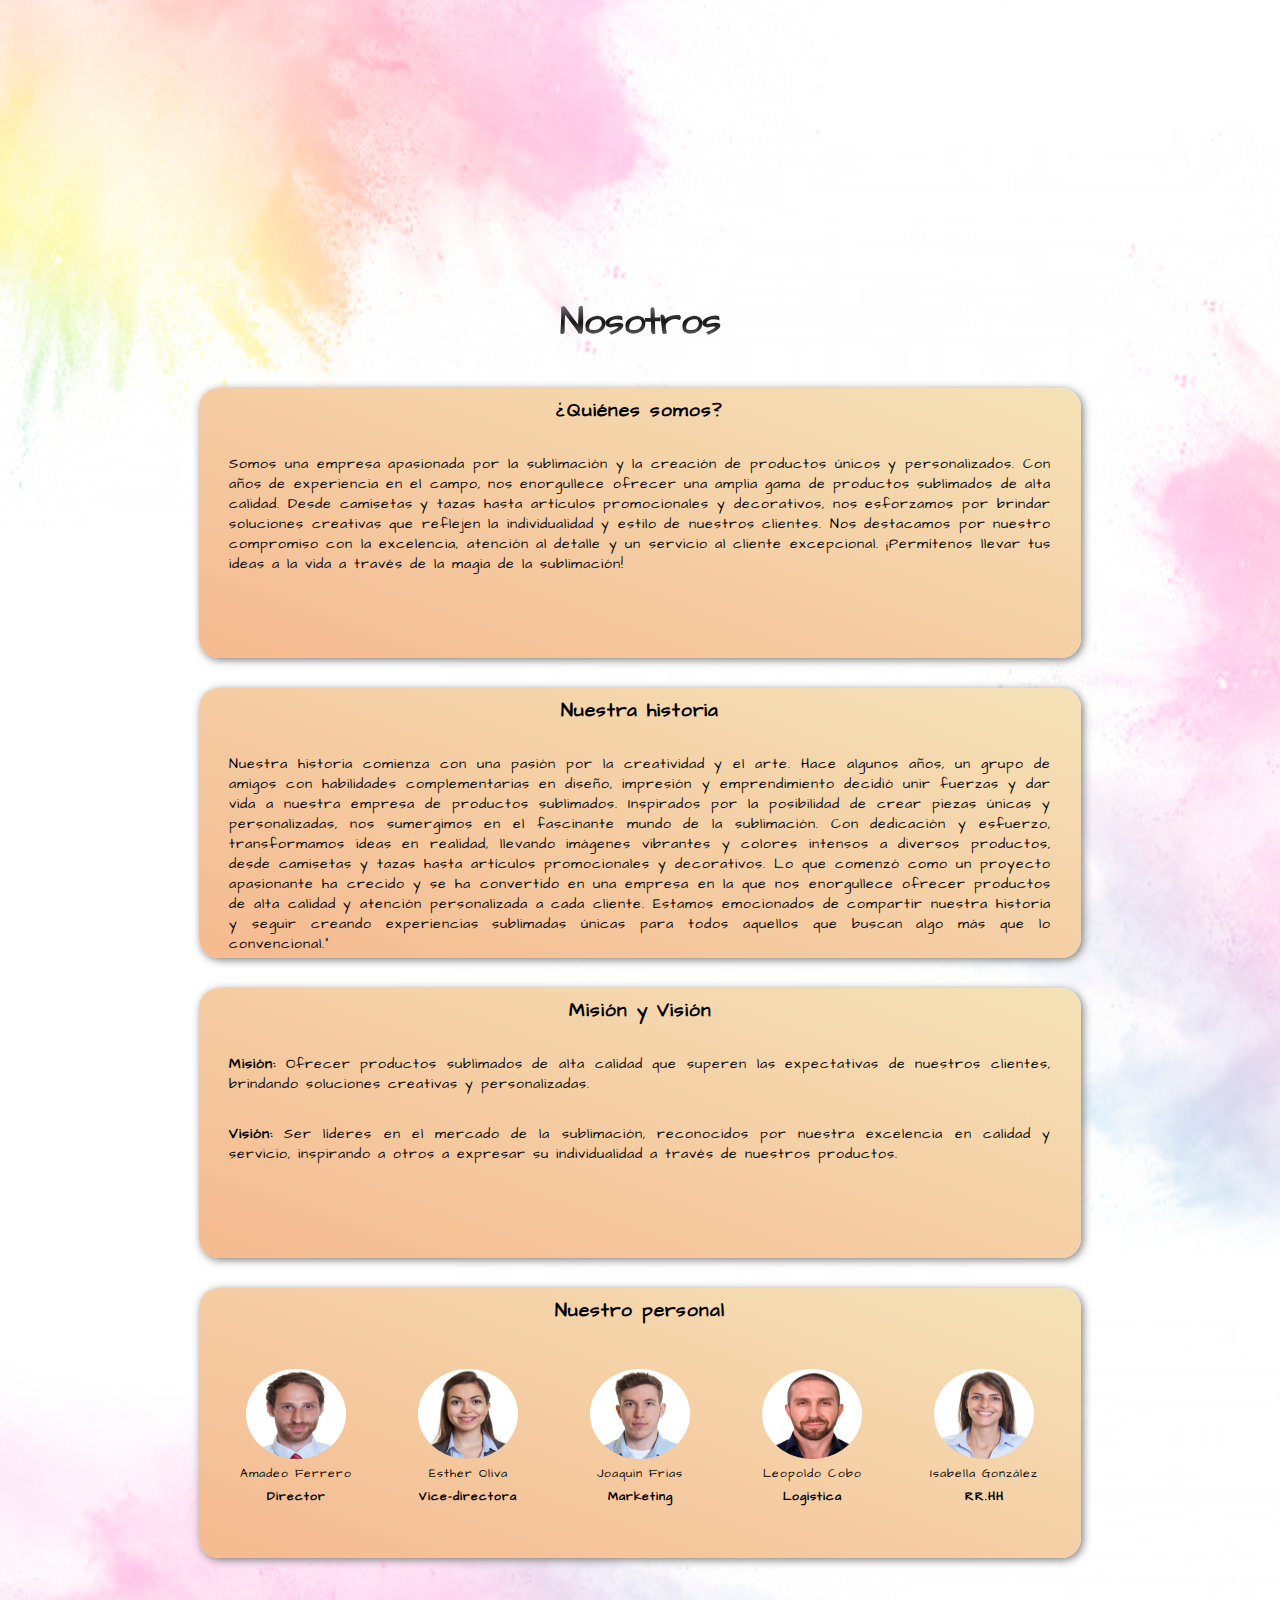
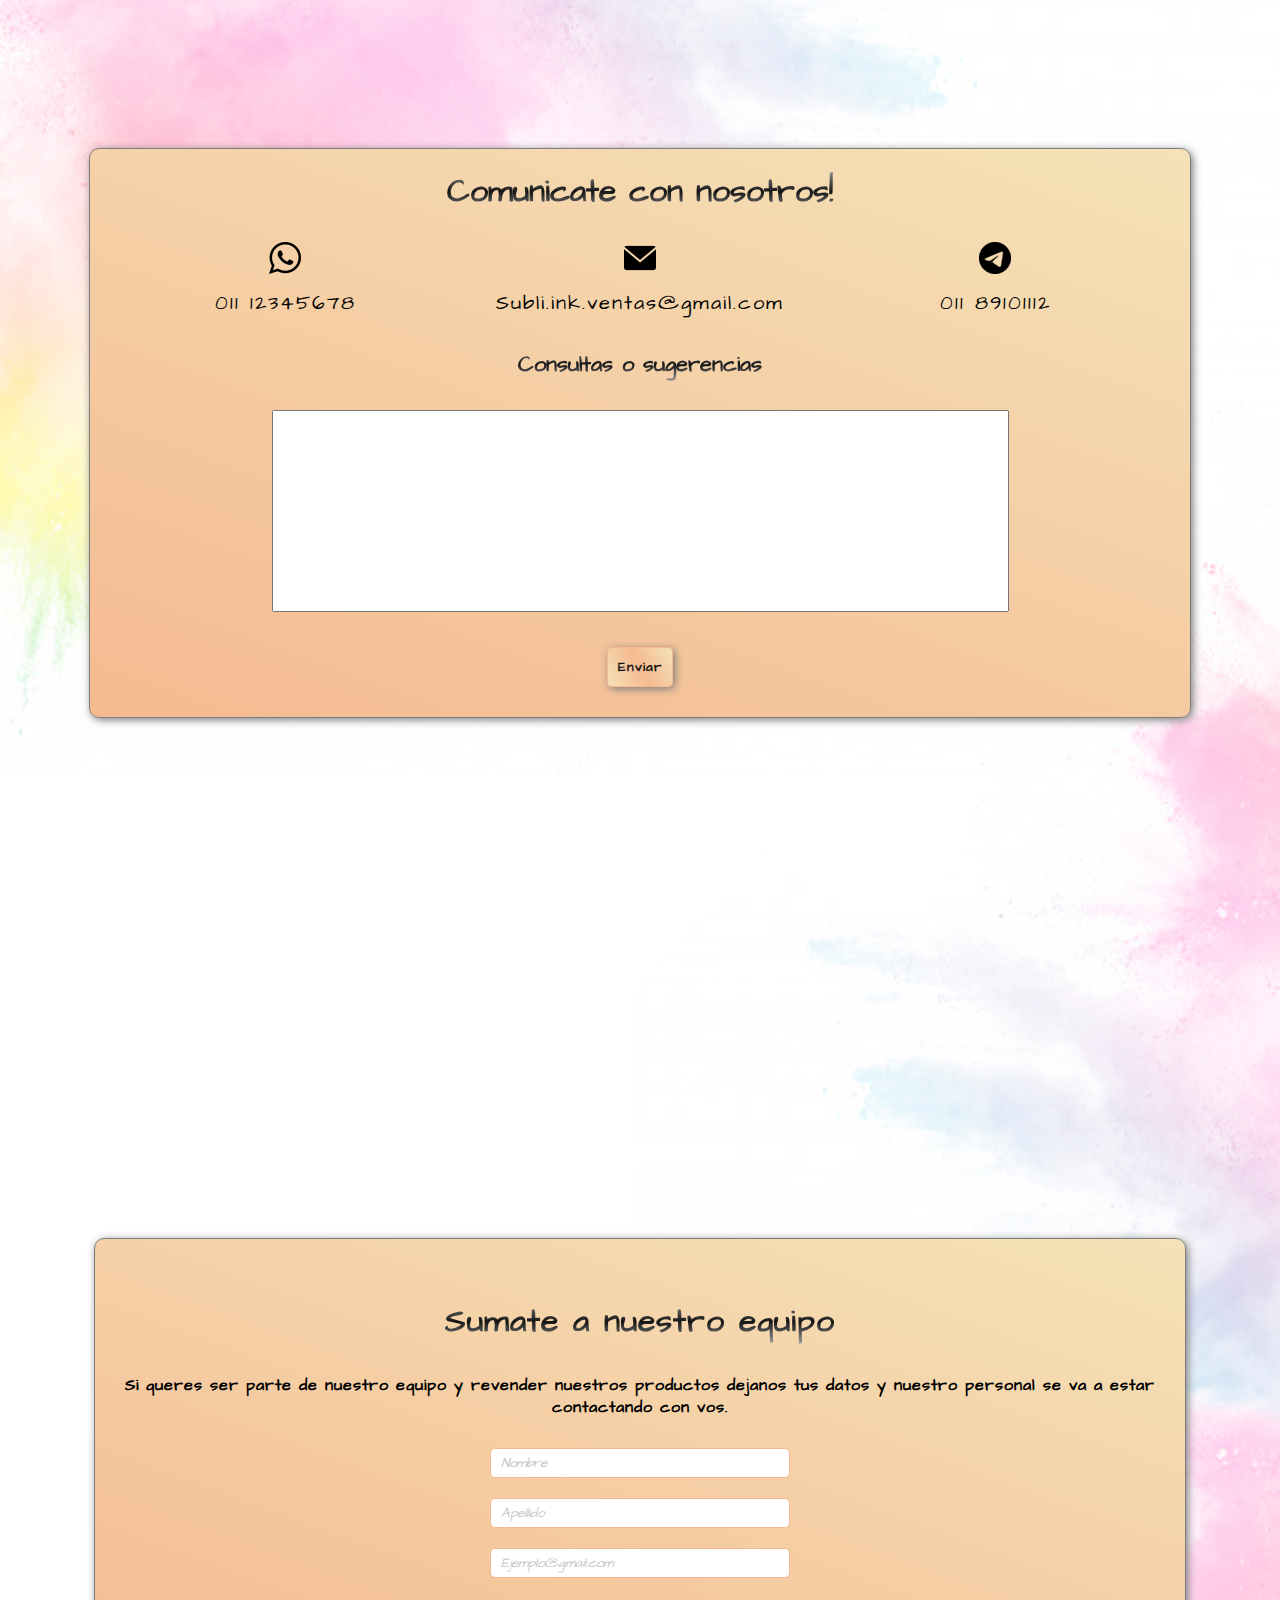
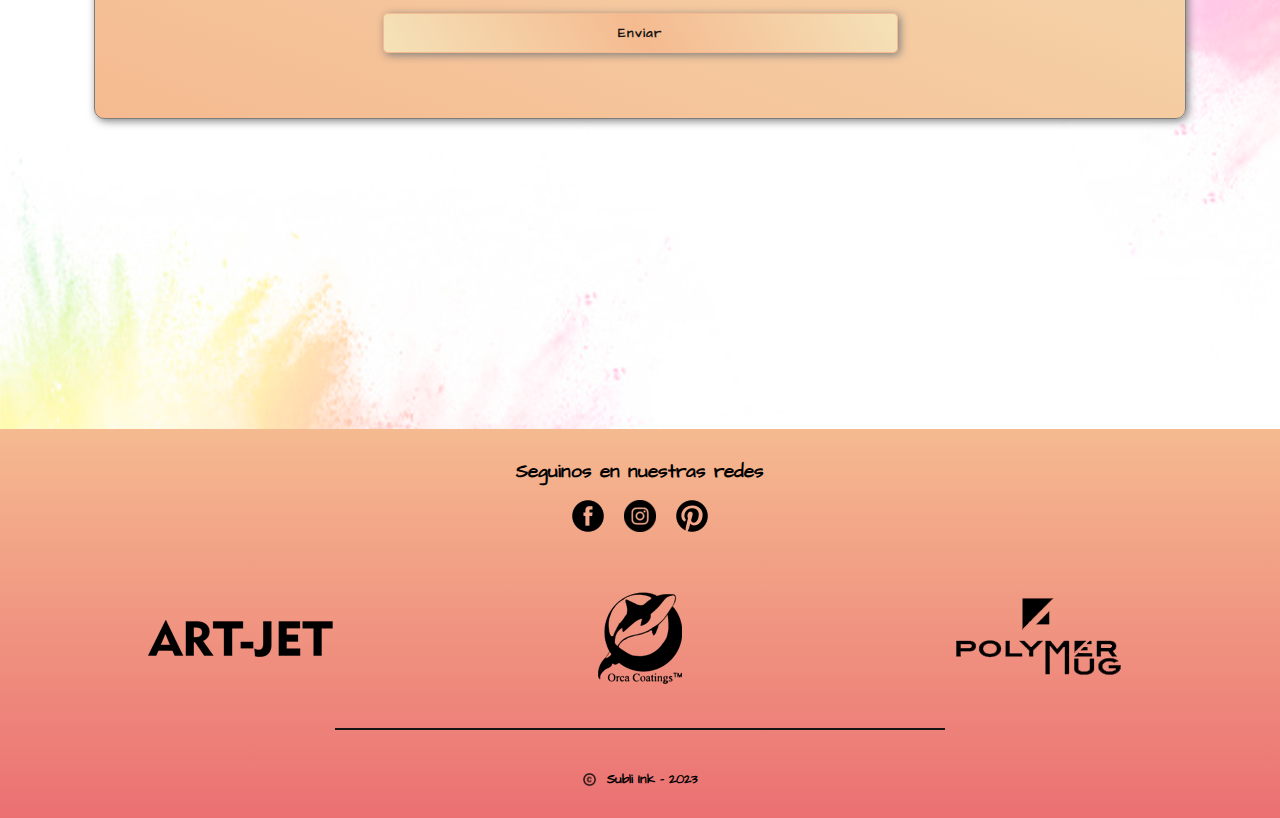
==== commit 36df3ab4: "arreglos" ====
--- a/index.html
+++ b/index.html
@@ -8,25 +8,35 @@
     <title>Subli Ink</title>
     <link rel="stylesheet" href="/styles.css">
     <link rel="shorcut icon" href="/Assets/Iconos/Taza.png">
+    <link rel="stylesheet" href="animaciones.css">
 </head>
 
 <body>
     <header>
+
         <!-- Logo -->
-        <img src="/Assets/Iconos/Logo2.png" alt="logo" class="logo"> <!-- Enviar a -->
+        <div class="logo">
+            <img src="/Assets/Iconos/Logo2.png" alt="logo">
+        </div>
+
+        <!-- Enviar a -->
         <div class="envio">
             <img src="/Assets/Iconos/Ubicacion.png" alt="">
             <a href="#portada">Enviar a Calle Falsa 123</a>
         </div>
 
-        <!-- Navbar y barra de busqueda -->
+        <!-- Navbar -->
         <nav class="navbar">
 
             <!-- menu hamburguesa -->
-            <label for="menu-toggle" class="menu-label">
-                <img src="/Assets/Iconos/menu.png" alt="menu" class="menu-icon">
-            </label>
-            <input type="checkbox" id="menu-toggle" class="menu-label">
+            <div>
+                <label for="menu-toggle" class="menu-label">
+                    <img src="/Assets/Iconos/menu.png" alt="menu" class="menu-icon">
+                </label>
+                <input type="checkbox" id="menu-toggle" class="menu-label">
+            </div>
+
+            <!-- Barra de busqueda y navbar-list -->
             <div class="header-mid">
 
                 <!-- Barra de busqueda -->
@@ -46,13 +56,10 @@
             <!-- Login y carrito -->
             <div class="zona-derecha">
                 <!-- Ingreso a la pagina -->
-                <div class="account">
-                    <!-- <a href="#">Mis compras</a> -->
-                    <div class="login">
-                        <a href="form2.html">Crea tu cuenta</a>
-                        <p>|</p>
-                        <a href="form.html">Inicia sesión</a>
-                    </div>
+                <div class="login">
+                    <a href="form2.html">Crea tu cuenta</a>
+                    <p>|</p>
+                    <a href="form.html">Inicia sesión</a>
                 </div>
 
                 <!-- Carrito -->
--- a/styles.css
+++ b/styles.css
@@ -33,8 +33,8 @@
 
 /* HEADER */
 header {
-    /* background: linear-gradient(to bottom, var(--primary), #ffffff); */
     background: linear-gradient(to bottom, var(--secondary), var(--button), #ffffff);
+    width: 100%;
     padding: 5px;
     display: flex;
     justify-content: space-between;
@@ -43,110 +43,95 @@
     gap: 10px;
 }
 
+header a {
+    color: var(--font);
+}
+
 .logo {
-    margin: -5px 5px 5px;
-    align-items: center;
-}
-
-.navbar {
-    /* .navbar-list { */
-    display: flex;
-    justify-content: space-between;
-    align-items: center;
-    gap: 50px;
-}
-
-.navbar-list a {
-    color: var(--font)
-}
-
-.navbar-list {
-    display: flex;
-    gap: 15px;
-    font-family: "Architects Daughter";
-    font-size: 16px;
-    font-weight: 700;
-    letter-spacing: 0.5px;
+    padding: 10px;
+}
+
+.logo img {
+    width: 70px;
+    height: 70px;
+    padding: 5px;
+    position: relative;
+    bottom: 15px;
+}
+
+.envio,
+.navbar,
+.navbar-mid,
+.navbar-list,
+.header-mid,
+.zona-derecha,
+.login {
+    display: flex;
+    align-items: center;
+    padding: 10px;
 }
 
 .envio {
-    display: flex;
-    align-items: center;
-    justify-content: flex-start;
-    padding: 10px;
-    position: absolute;
-    left: 6%;
-    bottom: 24px;
-}
-
-.envio img {
-    width: 20px;
-    height: 20px;
-}
-
-.envio a {
-    font-family: "Architects Daughter";
+    gap: 2px;
     color: var(--font);
     font-weight: 600;
     cursor: pointer;
     font-size: 12px;
+    position: absolute;
+    top: 15px;
+    left: 90px;
+}
+
+.envio img {
+    width: 10%;
+}
+
+.navbar {
+    gap: 80px;
+    position: relative;
+}
+
+.menu-label,
+#menu-toggle {
+    display: none;
 }
 
 .header-mid {
-    display: flex;
-    justify-content: center;
-    align-items: center;
-    width: 800px;
-    padding: 10px;
-    gap: 50px;
-    position: absolute;
-    right: 50%;
-    left: 20%;
-    top: 15px;
+    position: relative;
+    right: 1%;
+    left: 3%;
+    bottom: 6px;
+    gap: 10px;
+}
+
+.navbar-list {
+    gap: 13px;
+    font-size: 16px;
+    font-weight: 700;
+    letter-spacing: 1px;
 }
 
 .zona-derecha {
-    display: flex;
-    padding: 10px;
-    gap: 15px;
-}
-
-.account {
-    display: flex;
-    flex-direction: column;
-    align-items: center;
+    gap: 10px;
+    padding: 0;
+    position: relative;
+    bottom: 5px;
+}
+
+.login {
     gap: 5px;
-    position: absolute;
-    right: 80px;
-    top: 30px;
     font-size: 12px;
-}
-
-.account a {
-    color: var(--font);
-    font-family: "Architects Daughter";
-    font-weight: 600;
-    cursor: pointer;
-}
-
-
-.login {
-    display: flex;
-    gap: 10px;
-}
-
-.menu-label {
-    display: none;
+    font-weight: 700;
+    padding: 0;
+}
+
+.login a {
+    width: 90px;
 }
 
 .cart-icon {
     width: 30px;
     height: 20px;
-    margin-right: 10px;
-    cursor: pointer;
-    position: absolute;
-    top: 27px;
-    right: 10px;
 }
 
 .barra-busqueda {
@@ -161,7 +146,7 @@
     color: #c5c5c5;
     font-style: italic;
     font-family: "Architects Daughter";
-}
+} 
 
 /* HEADER */
 
@@ -692,7 +677,7 @@
 /* RECUPERAR CONTRASEÑA */
 
 #recuperar,
-.recu-conteiner{
+.recu-conteiner {
     display: flex;
     flex-direction: column;
     align-items: center;
@@ -721,7 +706,7 @@
     flex-direction: column;
     align-items: center;
     gap: 15px;
-    
+
 }
 
 .input input {
@@ -744,6 +729,4 @@
     gap: 10px;
     cursor: pointer;
     box-shadow: 2px 2px 8px #7d7d7d;
-}
-
-
+}--- a/animaciones.css
+++ b/animaciones.css
@@ -0,0 +1,4 @@
+html {
+    scroll-behavior: smooth;
+    scroll-padding-top: 40px;
+}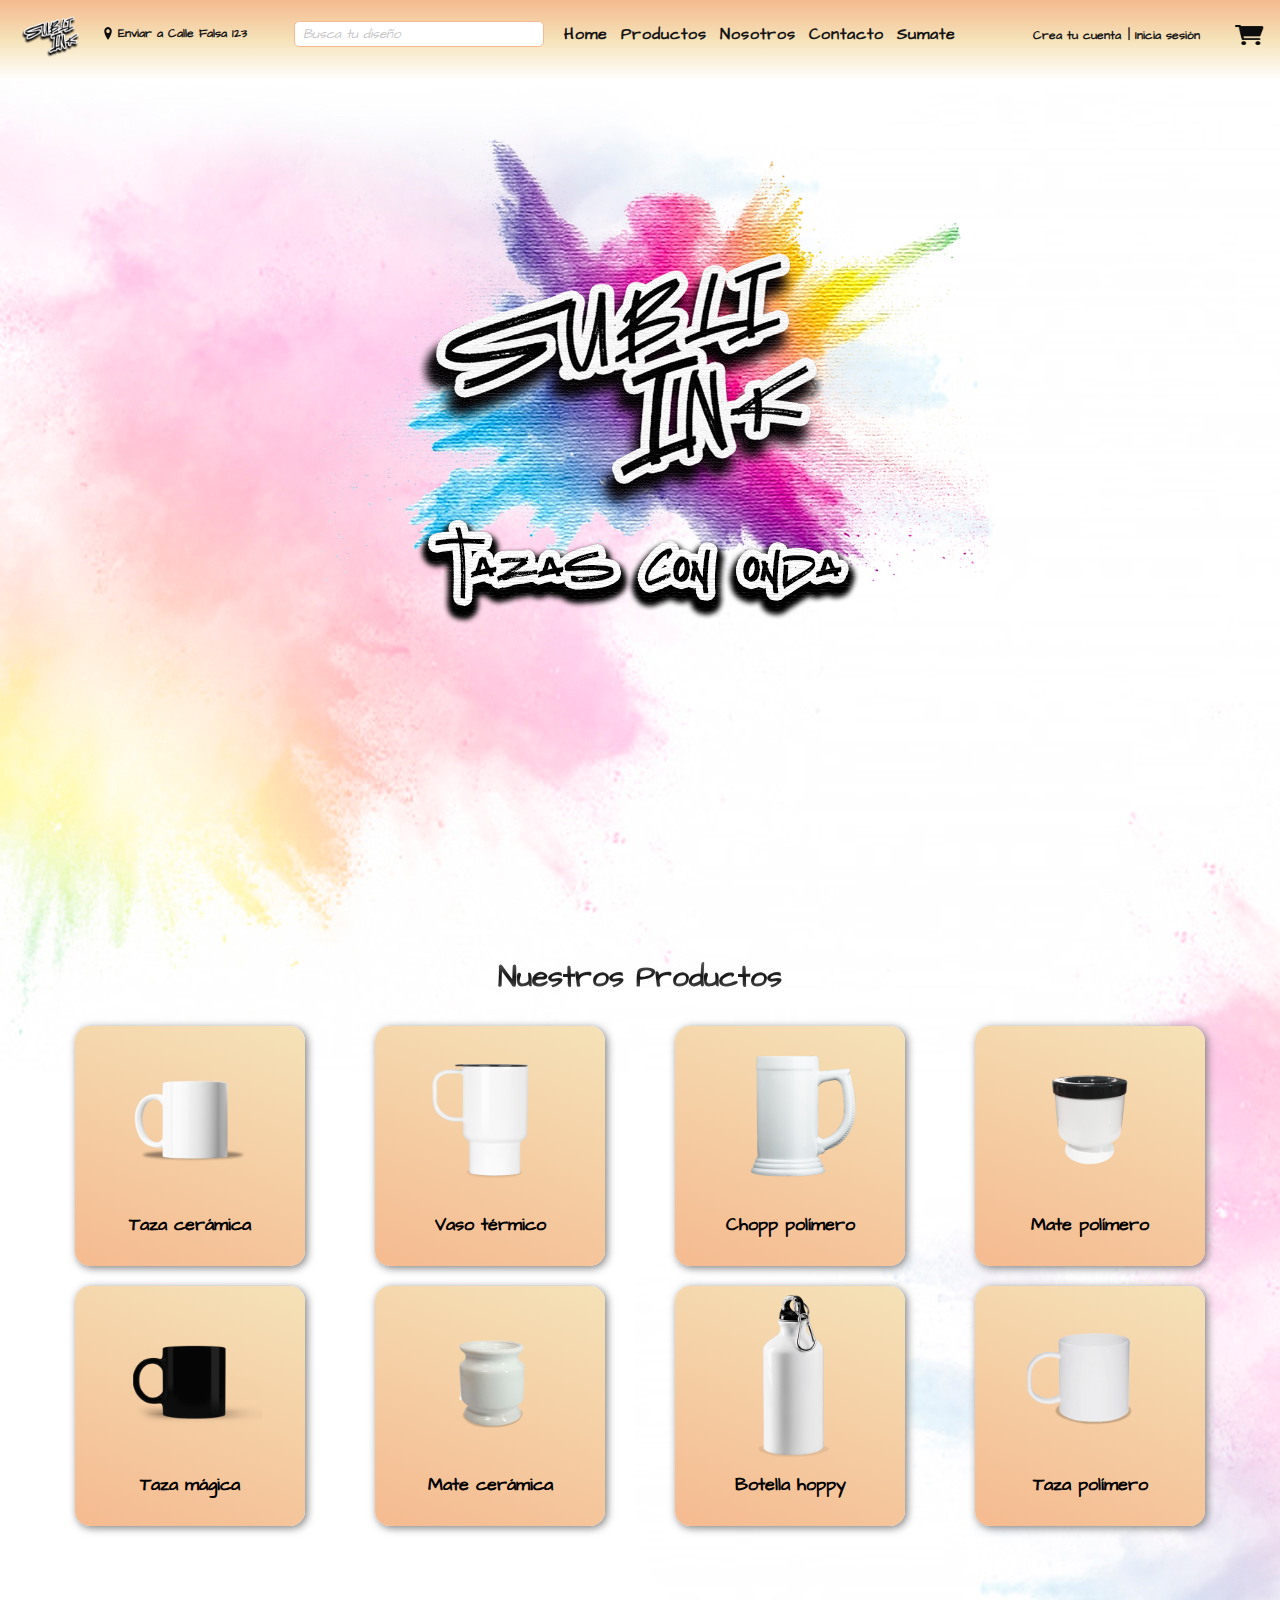
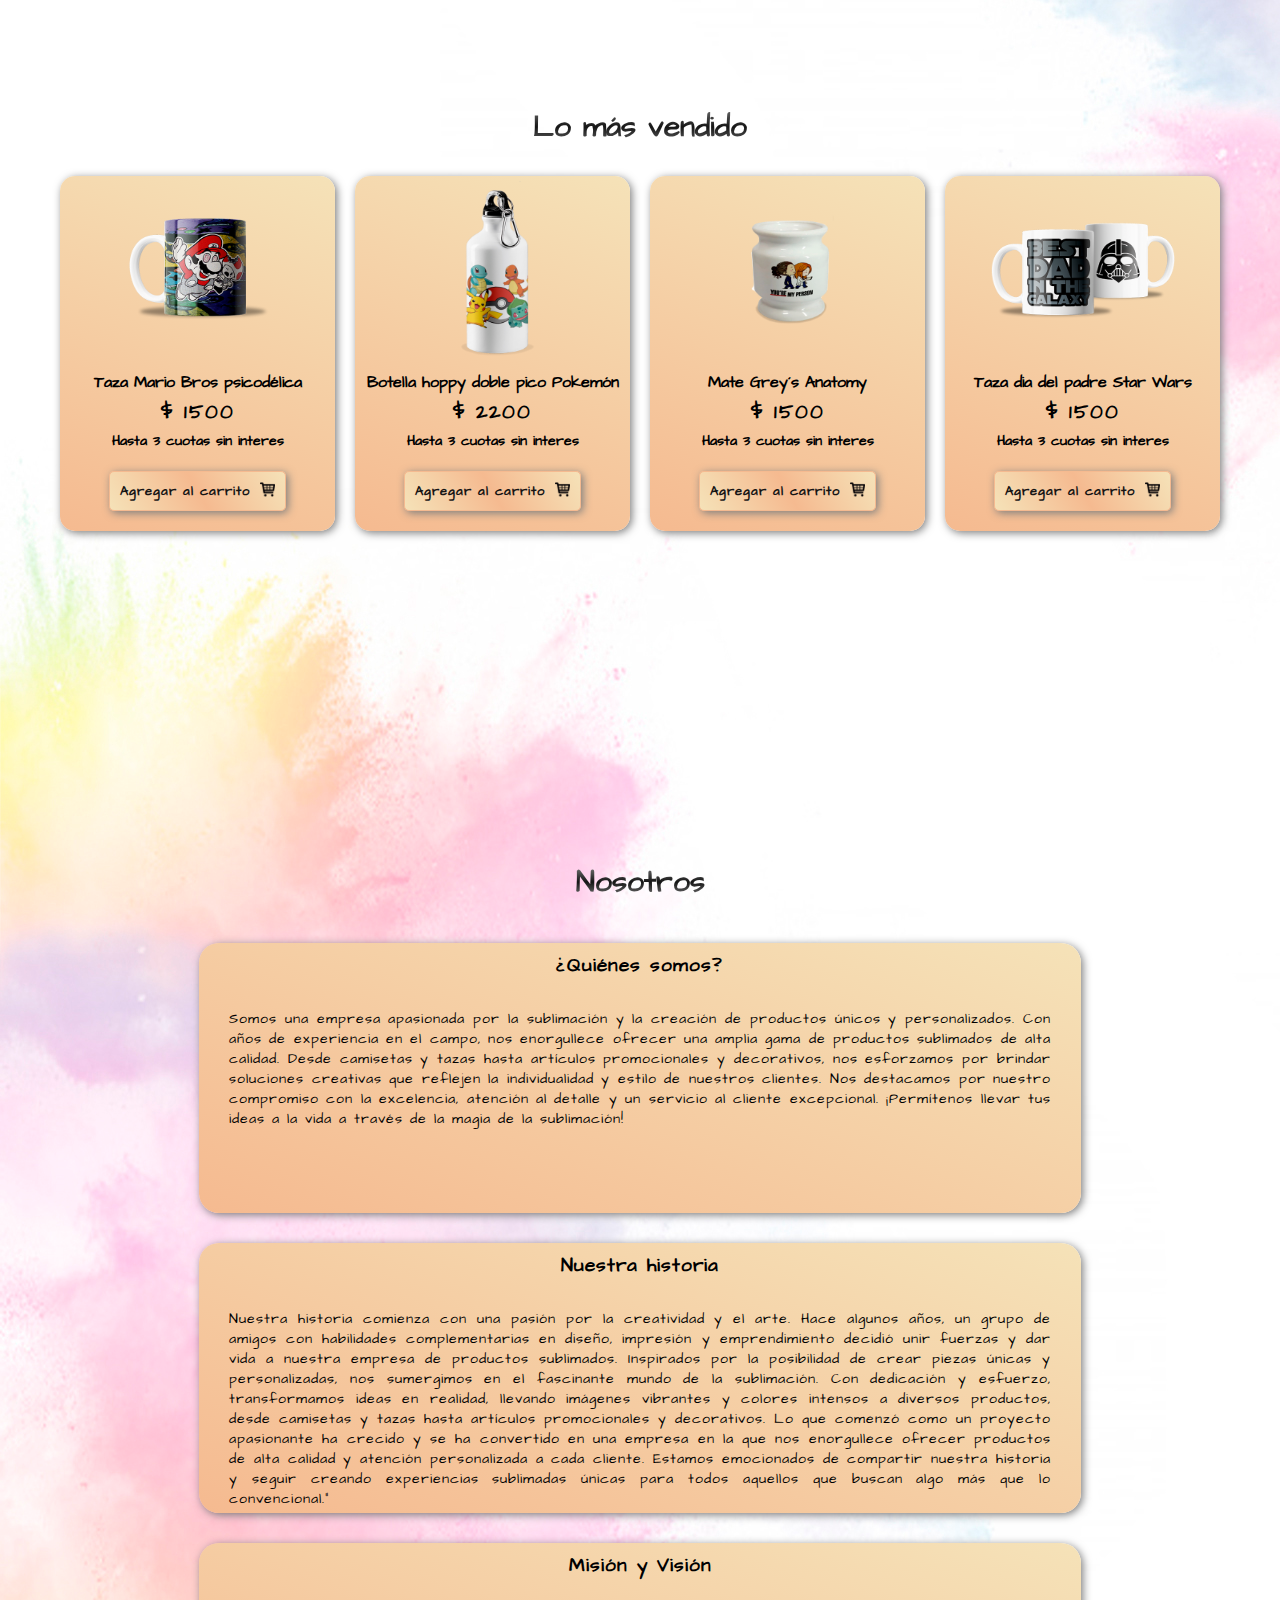
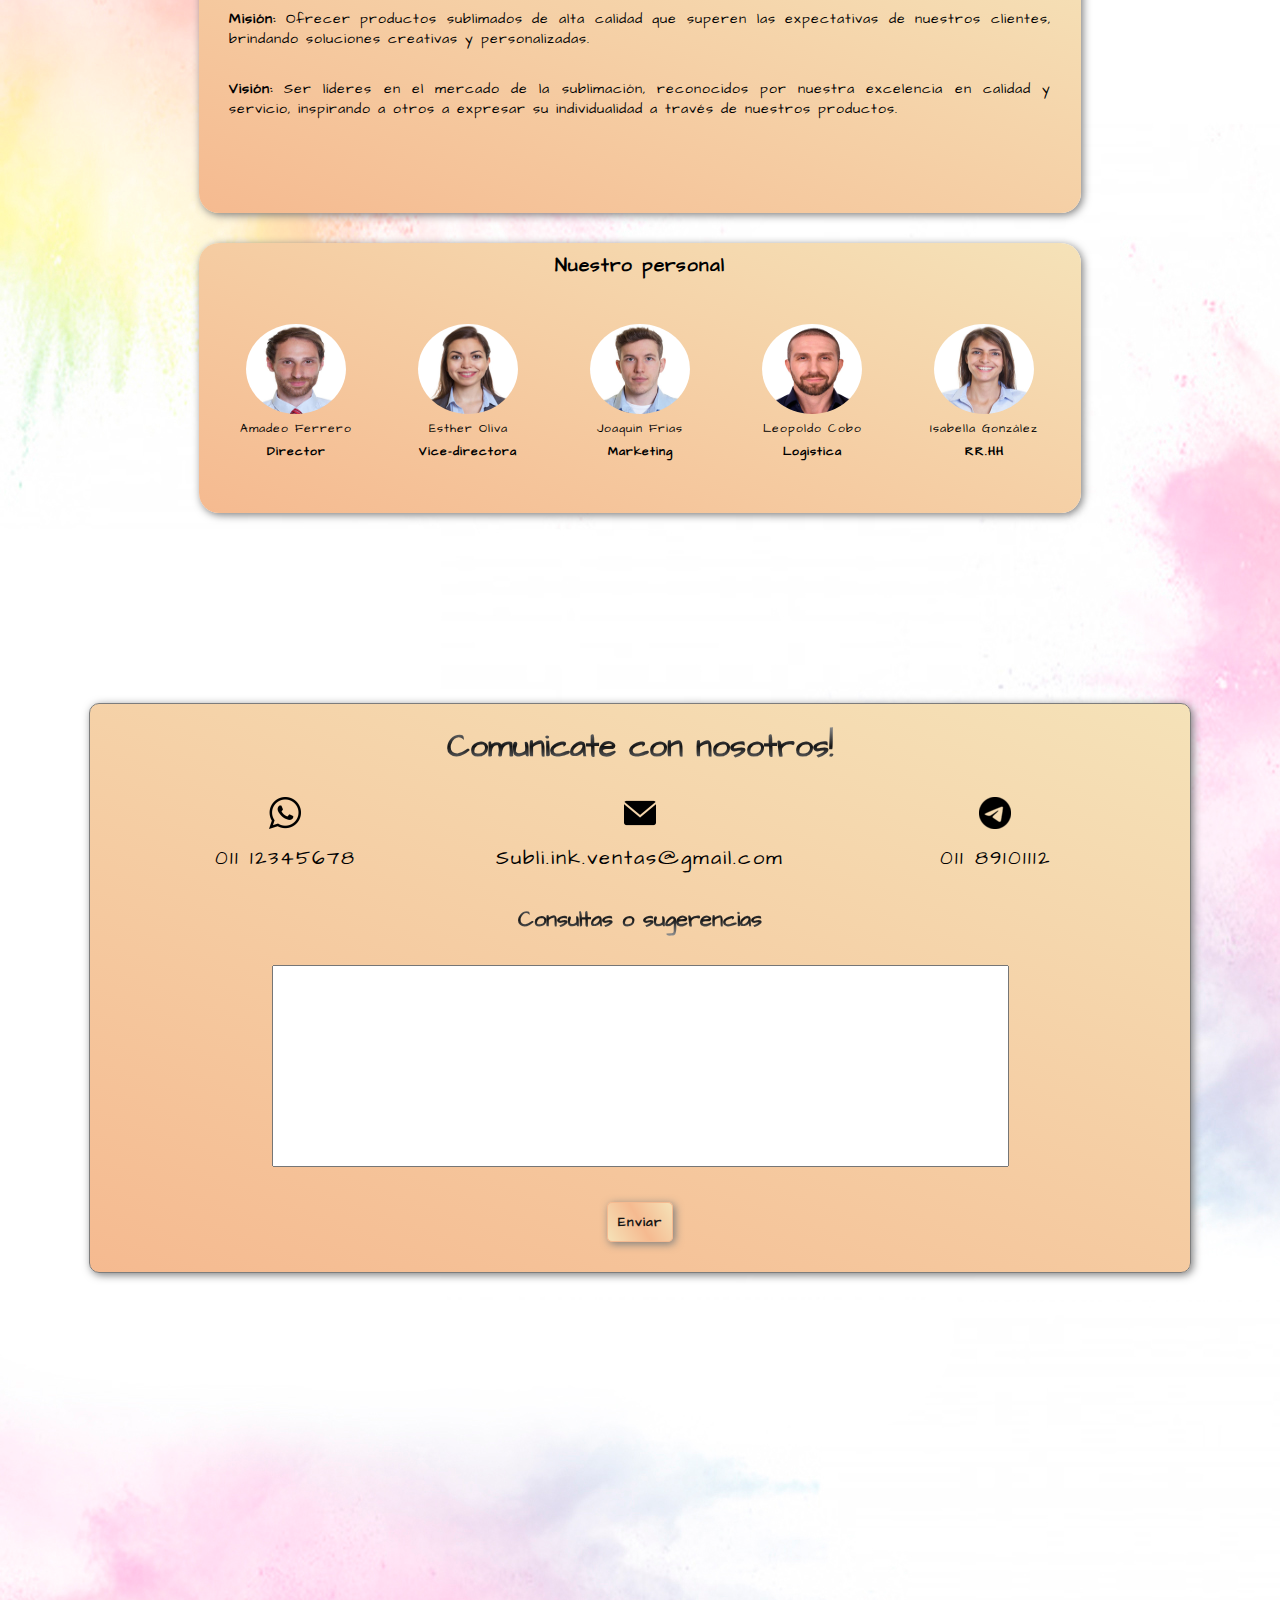
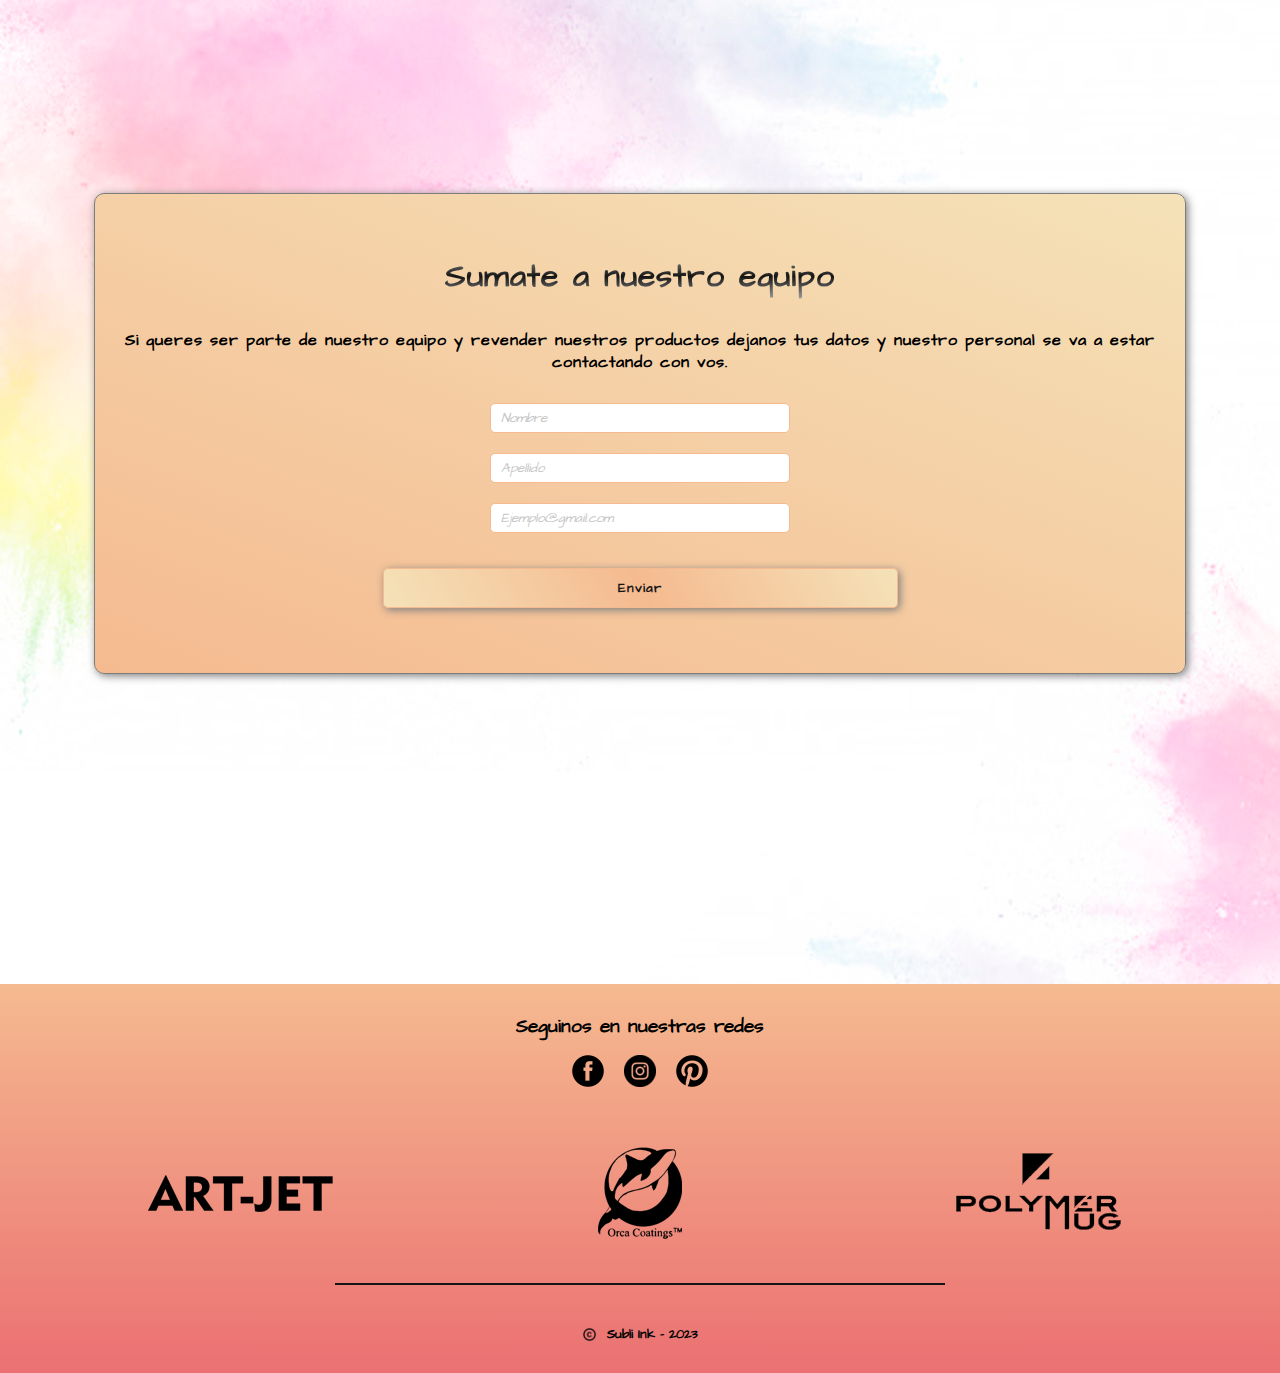
==== commit 511beb67: "mediaqueries" ====
--- a/index.html
+++ b/index.html
@@ -9,6 +9,7 @@
     <link rel="stylesheet" href="/styles.css">
     <link rel="shorcut icon" href="/Assets/Iconos/Taza.png">
     <link rel="stylesheet" href="animaciones.css">
+    <link rel="stylesheet" href="mediaqueries.css">
 </head>
 
 <body>
--- a/styles.css
+++ b/styles.css
@@ -98,6 +98,7 @@
 
 .header-mid {
     position: relative;
+    padding: 20px;
     right: 1%;
     left: 3%;
     bottom: 6px;
--- a/mediaqueries.css
+++ b/mediaqueries.css
@@ -0,0 +1,91 @@
+/* Responsive pagina principal */
+
+/* WIDTH 1280 px */
+
+@media (max-width: 1280px) {
+
+    /* HEADER */
+    .barra-busqueda {
+        border-radius: 5px;
+        border: 1px solid var(--secondary);
+        width: 250px;
+        padding: 3px;
+    }
+
+    /* MAIN */
+
+    /* Portada */
+
+    #portada {
+        max-width: 1280px;
+    }
+
+    /* Slider */
+    .slider-frame {
+        width: 1000px;
+    }
+
+    .slider-img {
+        width: 1000px;
+    }
+
+
+    /* Slider 2 */
+
+    .slider2 {
+        display: flex;
+        padding: 0px;
+        position: relative;
+    }
+
+    .slider2-info {
+        right: 5%;
+        top: 35%;
+        font-family: "Architects Daughter";
+    }
+
+    .tituloh2 {
+        font-size: 30px;
+    }
+
+    /* CARD */
+
+    #cards {
+        margin: 250px 15px;
+    }
+
+    .productos-conteiner {
+        gap: 70px;
+    }
+
+    .cards-subconteiner {
+        gap: 20px;
+    }
+
+    .card-popular {
+        width: 275px;
+        height: 355px;
+    }
+}
+
+/* WIDTH 992 px */
+
+@media (max-width: 992px) {
+
+    /* Header */
+    .menu-label {
+        display: block;
+    }
+
+    .navbar-list {
+        flex-direction: column;
+        position: absolute;
+        top: 80px;
+        right: 60px;
+        left: 5px;
+        gap: 35px;
+        background: linear-gradient(to top, var(--secondary), var(--button), #ffffff);
+        padding: 10px 200px;
+        z-index: 2;
+    }
+}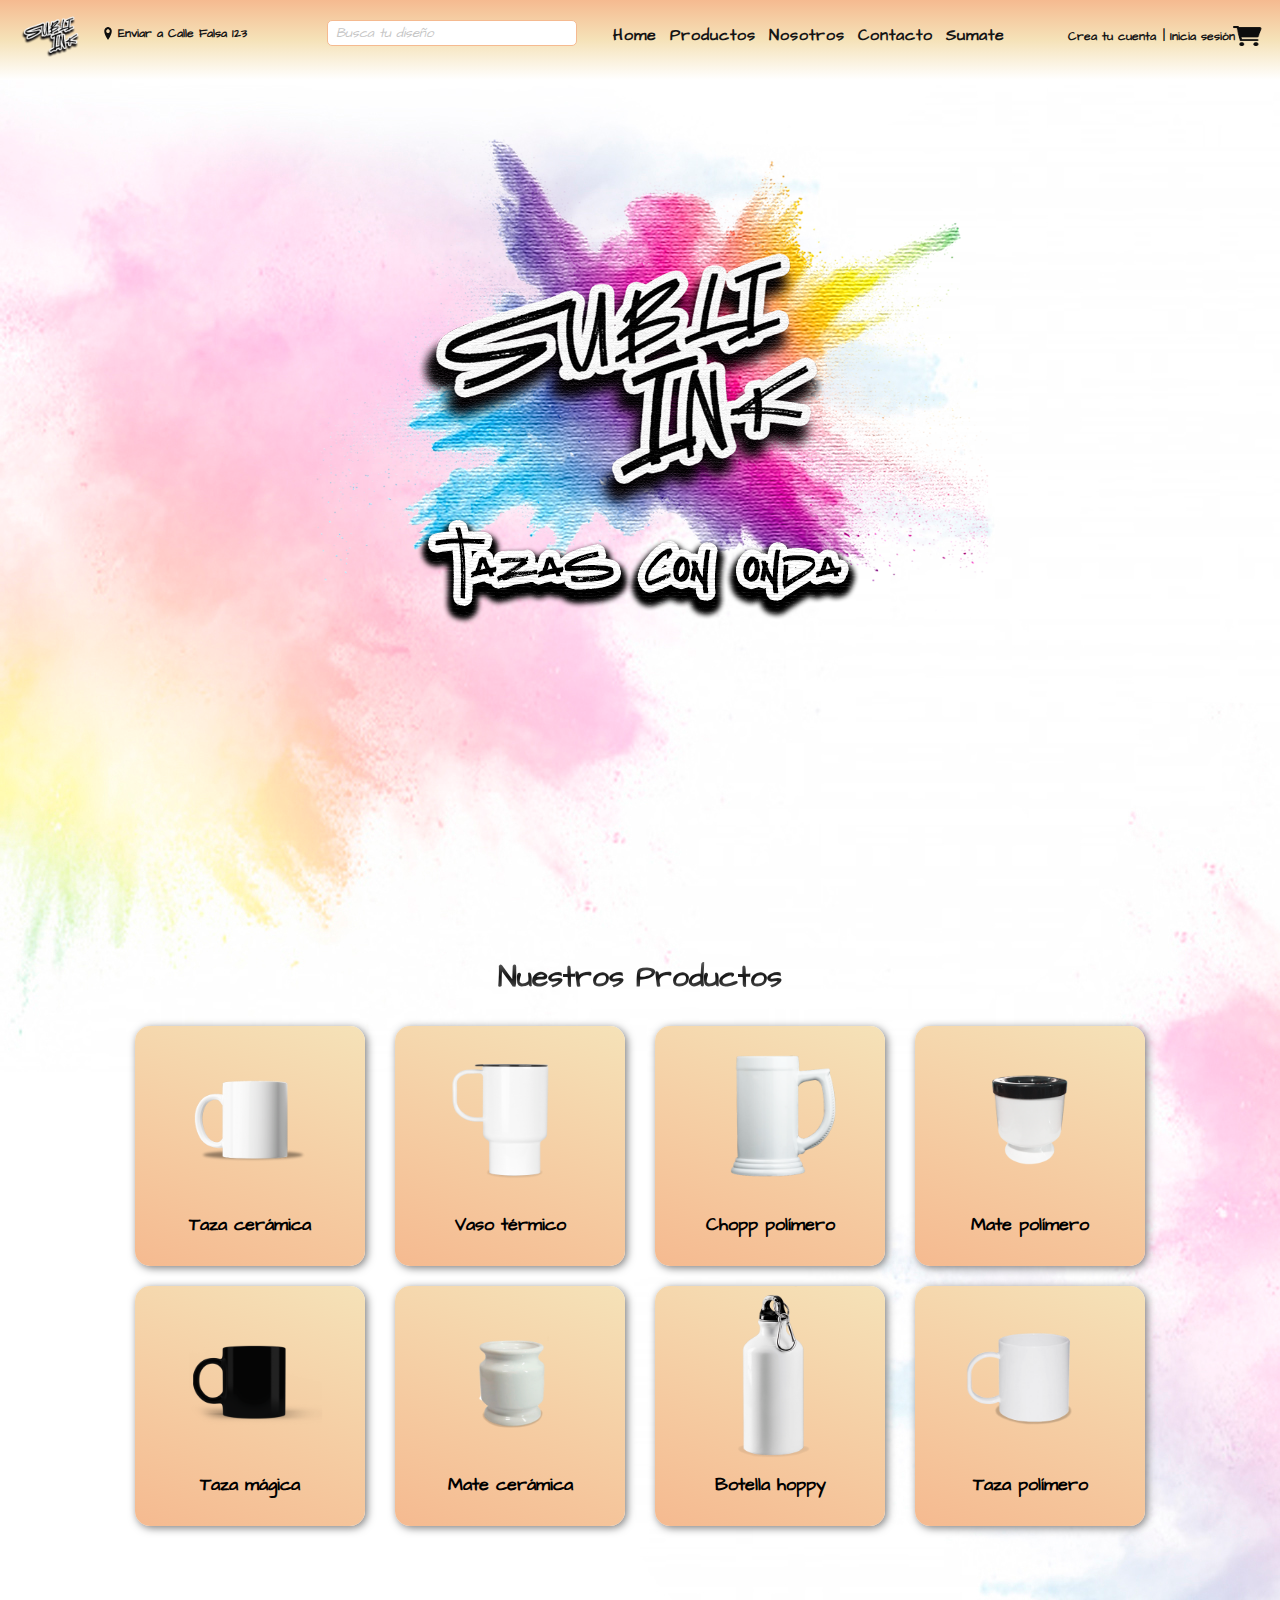
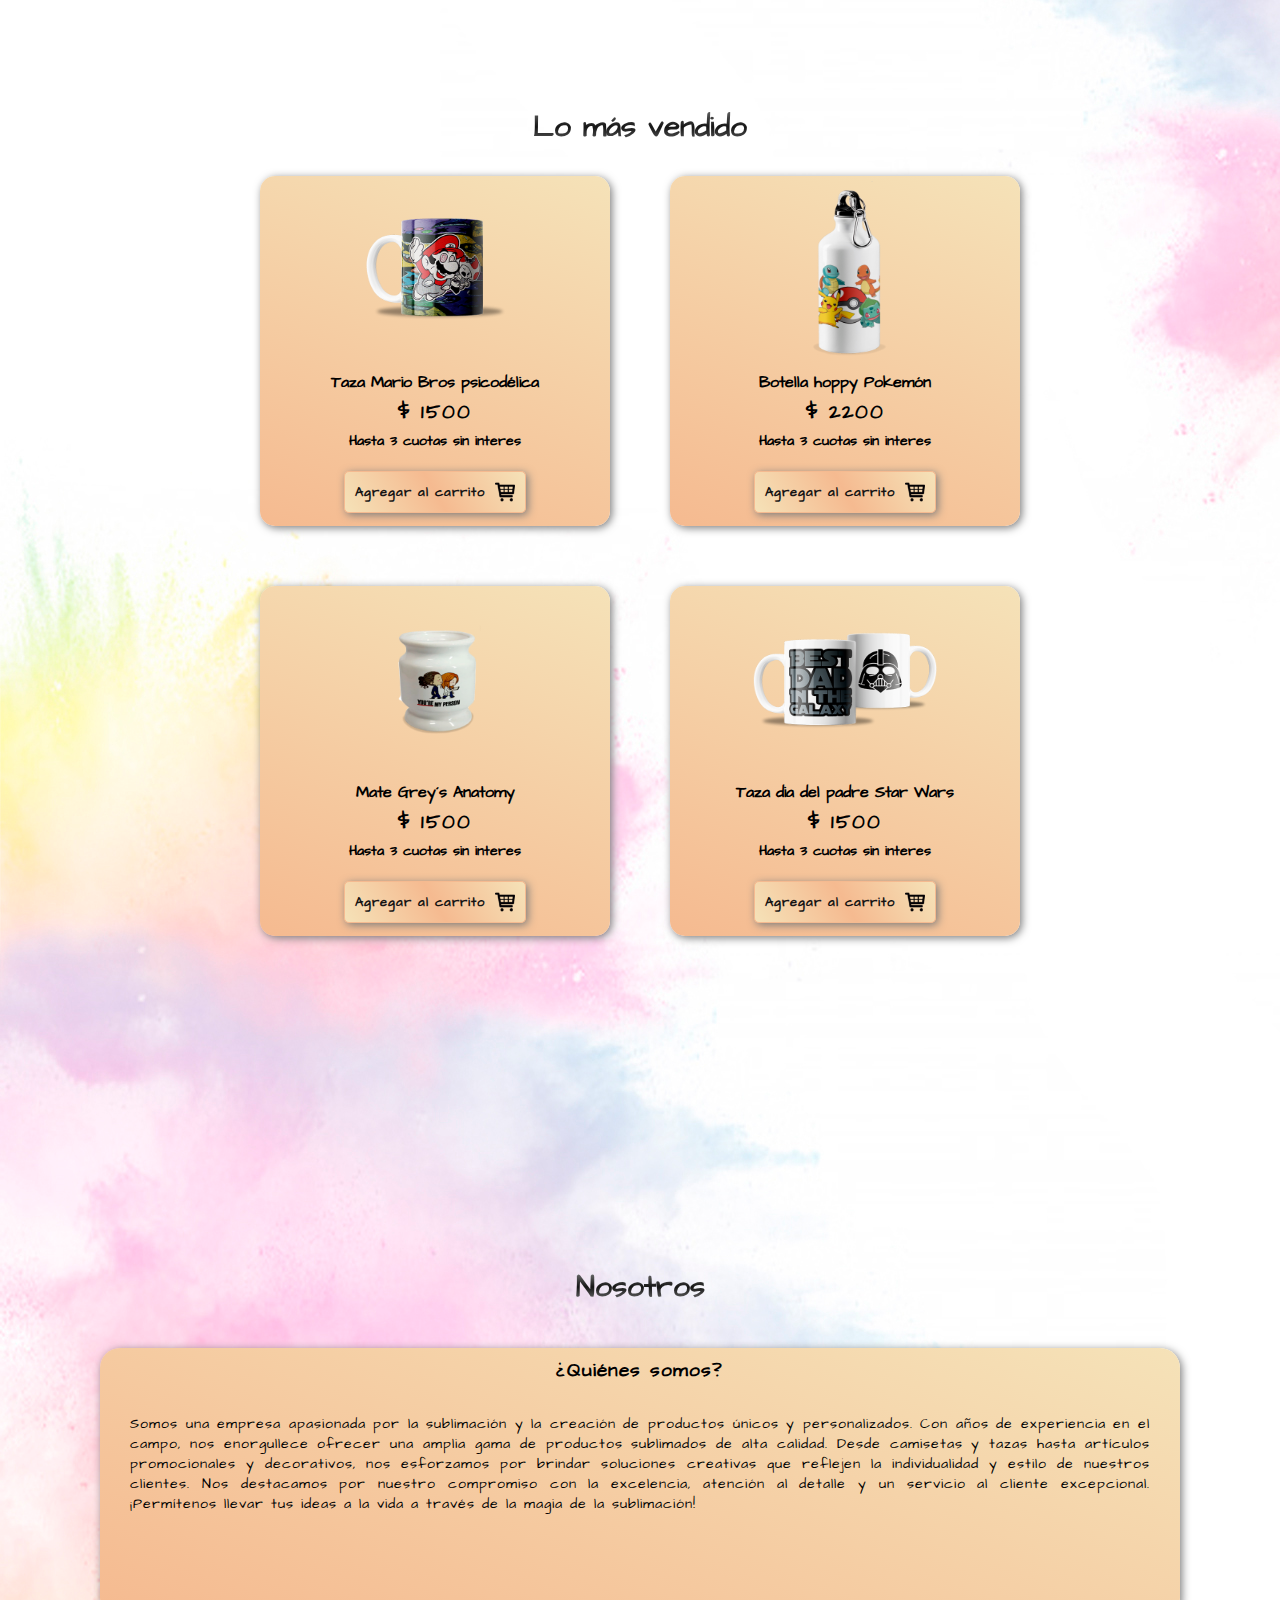
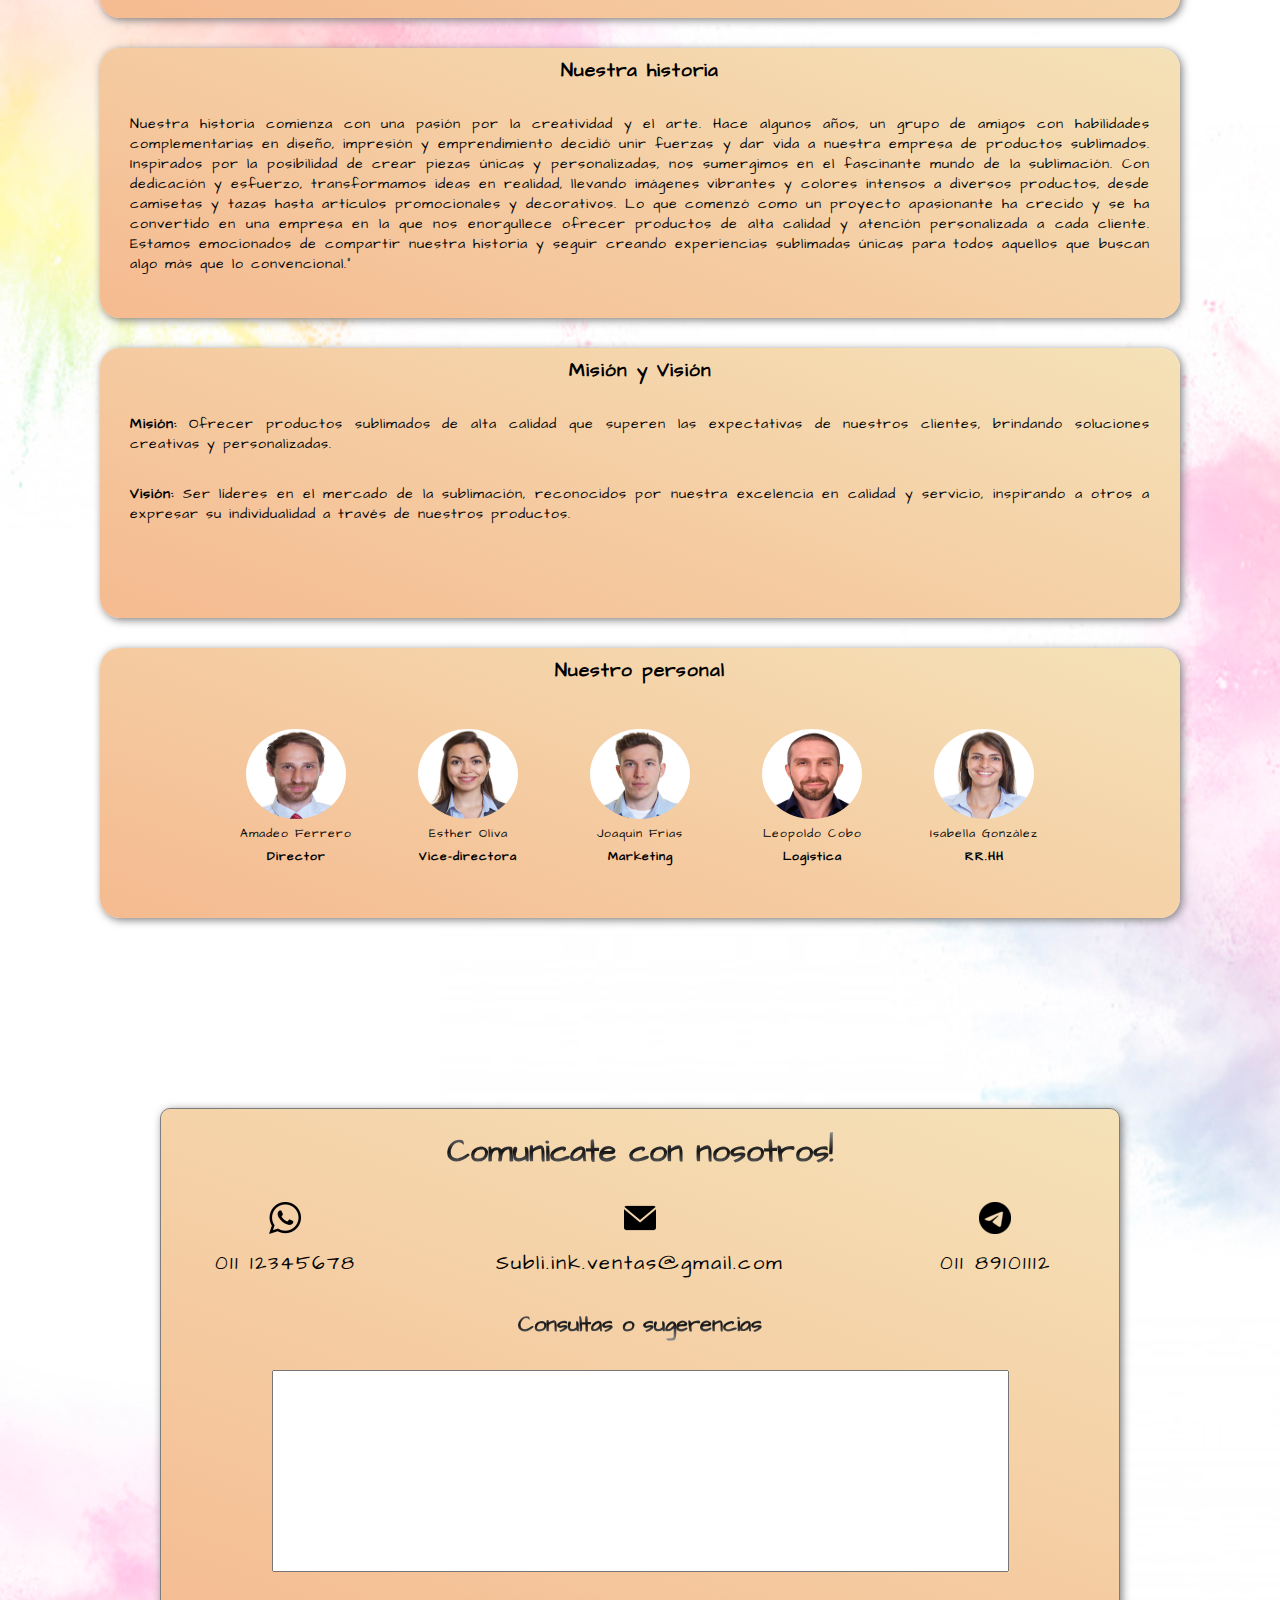
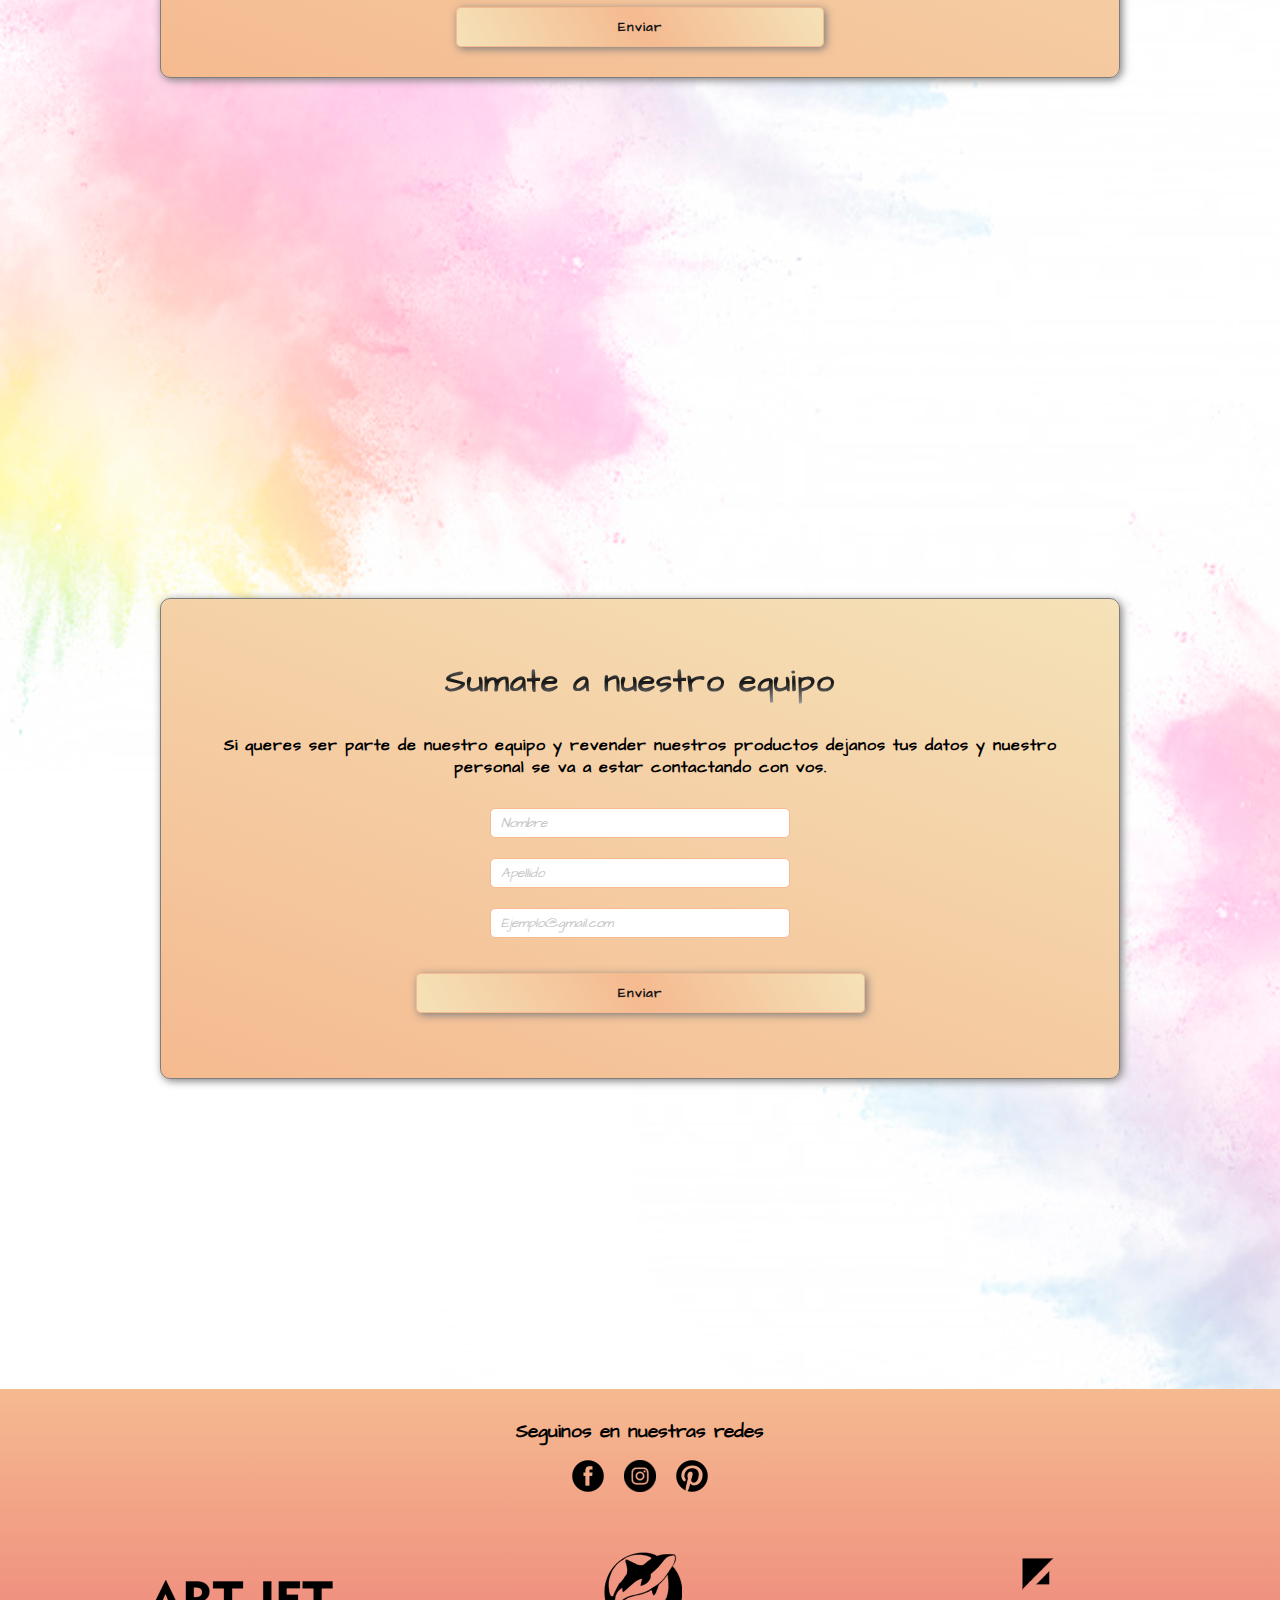
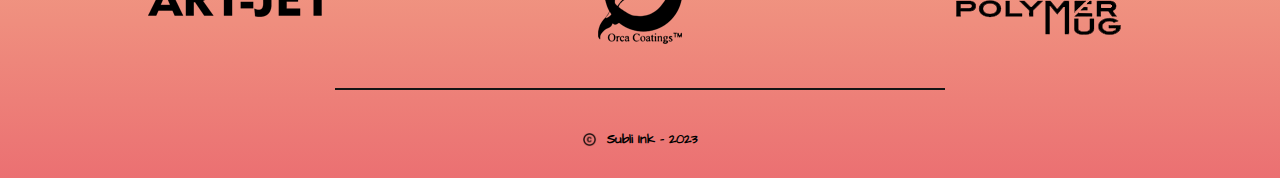
==== commit 0dd9b8aa: "mediaqueries" ====
--- a/index.html
+++ b/index.html
@@ -26,8 +26,13 @@
             <a href="#portada">Enviar a Calle Falsa 123</a>
         </div>
 
+
         <!-- Navbar -->
         <nav class="navbar">
+
+            <!-- Barra de busqueda -->
+            <label for="barra-busqueda" class="search"></label>
+            <input type="text" id="barra-busqueda" class="barra-busqueda" placeholder="Busca tu diseño">
 
             <!-- menu hamburguesa -->
             <div>
@@ -37,36 +42,41 @@
                 <input type="checkbox" id="menu-toggle" class="menu-label">
             </div>
 
-            <!-- Barra de busqueda y navbar-list -->
-            <div class="header-mid">
-
-                <!-- Barra de busqueda -->
-                <label for="barra-busqueda" class="search"></label>
-                <input type="text" id="barra-busqueda" class="barra-busqueda" placeholder="Busca tu diseño">
-
-                <!-- navbar list -->
-                <ul class="navbar-list">
-                    <li><a href="#portada">Home</a></li>
-                    <li><a href="#cards">Productos</a></li>
-                    <li><a href="#nosotros">Nosotros</a></li>
-                    <li><a href="#contacto">Contacto</a></li>
-                    <li><a href="#sumate">Sumate</a></li>
-                </ul>
-            </div>
+            <!-- navbar list -->
+            <ul class="navbar-list">
+                <li><a href="#portada">Home</a></li>
+                <li><a href="#cards">Productos</a></li>
+                <li><a href="#nosotros">Nosotros</a></li>
+                <li><a href="#contacto">Contacto</a></li>
+                <li><a href="#sumate">Sumate</a></li>
+                <li><img src="/Assets/Iconos/Logo2.png" alt="logo" class="logo-navbar"></li>
+            </ul>
 
             <!-- Login y carrito -->
-            <div class="zona-derecha">
-                <!-- Ingreso a la pagina -->
-                <div class="login">
+            <!-- <div class="zona-derecha"> -->
+            <!-- Ingreso a la pagina -->
+            <!-- <div class="login">
                     <a href="form2.html">Crea tu cuenta</a>
                     <p>|</p>
                     <a href="form.html">Inicia sesión</a>
-                </div>
-
-                <!-- Carrito -->
-                <img src="/Assets/Iconos/carrito.png" alt="cart-icon" class="cart-icon">
-            </div>
+                </div> -->
+
+            <!-- Carrito -->
+            <!-- <img src="/Assets/Iconos/carrito.png" alt="cart-icon" class="cart-icon">
+            </div> -->
         </nav>
+
+        <div class="zona-derecha">
+            <!-- Ingreso a la pagina -->
+            <div class="login">
+                <a href="form2.html">Crea tu cuenta</a>
+                <p>|</p>
+                <a href="form.html">Inicia sesión</a>
+            </div>
+
+            <!-- Carrito -->
+            <img src="/Assets/Iconos/carrito.png" alt="cart-icon" class="cart-icon">
+        </div>
     </header>
 
     <main>
@@ -183,8 +193,8 @@
                                 <h3>Taza Mario Bros psicodélica</h3>
                                 <span>$ 1500</span>
                                 <p>Hasta 3 cuotas sin interes</p>
-                                <button class="buttons">Agregar al carrito <img src="/Assets/Iconos/carrito2.png"
-                                        alt="cart-icon"></button>
+                                <button class="buttons-popular">Agregar al carrito <img
+                                        src="/Assets/Iconos/carrito2.png" alt="cart-icon"></button>
                             </div>
                         </div>
 
@@ -192,11 +202,11 @@
                         <div class="card-popular">
                             <img src="/Assets/Productos mas vendidos/Botella.png" alt="botella hoppy" class="card-img">
                             <div class="card-popular-info">
-                                <h3>Botella hoppy doble pico Pokemón</h3>
+                                <h3>Botella hoppy Pokemón</h3>
                                 <span>$ 2200</span>
                                 <p>Hasta 3 cuotas sin interes</p>
-                                <button class="buttons">Agregar al carrito <img src="/Assets/Iconos/carrito2.png"
-                                        alt="cart-icon"></button>
+                                <button class="buttons-popular">Agregar al carrito <img
+                                        src="/Assets/Iconos/carrito2.png" alt="cart-icon"></button>
                             </div>
                         </div>
 
@@ -207,8 +217,8 @@
                                 <h3>Mate Grey´s Anatomy</h3>
                                 <span>$ 1500</span>
                                 <p>Hasta 3 cuotas sin interes</p>
-                                <button class="buttons">Agregar al carrito <img src="/Assets/Iconos/carrito2.png"
-                                        alt="cart-icon"></button>
+                                <button class="buttons-popular">Agregar al carrito <img
+                                        src="/Assets/Iconos/carrito2.png" alt="cart-icon"></button>
                             </div>
                         </div>
 
@@ -219,8 +229,8 @@
                                 <h3>Taza dia del padre Star Wars</h3>
                                 <span>$ 1500</span>
                                 <p>Hasta 3 cuotas sin interes</p>
-                                <button class="buttons">Agregar al carrito <img src="/Assets/Iconos/carrito2.png"
-                                        alt="cart-icon"></button>
+                                <button class="buttons-popular">Agregar al carrito <img
+                                        src="/Assets/Iconos/carrito2.png" alt="cart-icon"></button>
                             </div>
                         </div>
                     </div>
--- a/styles.css
+++ b/styles.css
@@ -91,32 +91,31 @@
     position: relative;
 }
 
+.logo-navbar {
+    display: none;
+}
+
 .menu-label,
 #menu-toggle {
     display: none;
 }
 
-.header-mid {
-    position: relative;
-    padding: 20px;
-    right: 1%;
-    left: 3%;
-    bottom: 6px;
-    gap: 10px;
-}
-
 .navbar-list {
     gap: 13px;
     font-size: 16px;
     font-weight: 700;
     letter-spacing: 1px;
+    position: relative;
+    bottom: 5px;
+    left: 20%;
 }
 
 .zona-derecha {
     gap: 10px;
     padding: 0;
     position: relative;
-    bottom: 5px;
+    bottom: 3px;
+    right: 15px;
 }
 
 .login {
@@ -133,11 +132,17 @@
 .cart-icon {
     width: 30px;
     height: 20px;
+    position: absolute;
+    left: 90%;
 }
 
 .barra-busqueda {
     border-radius: 5px;
     border: 1px solid var(--secondary);
+    position: absolute;
+    top: 20px;
+    right: 52%;
+    top: 15px;
     width: 300px;
     padding: 3px;
 }
@@ -147,7 +152,7 @@
     color: #c5c5c5;
     font-style: italic;
     font-family: "Architects Daughter";
-} 
+}
 
 /* HEADER */
 
@@ -346,7 +351,7 @@
     justify-content: center;
     align-items: center;
     padding: 10px;
-    gap: 90px;
+    gap: 60px;
     flex-wrap: wrap;
 }
 
@@ -355,7 +360,7 @@
     justify-content: center;
     align-items: center;
     padding: 10px;
-    gap: 30px;
+    gap: 20px;
     flex-wrap: wrap;
 }
 
@@ -387,7 +392,7 @@
     flex-direction: column;
     align-items: center;
     background: linear-gradient(20deg, var(--secondary), var(--button));
-    width: 275px;
+    width: 265px;
     height: 350px;
     gap: 10px;
     padding: 5px 10px;
@@ -395,329 +400,10 @@
     box-shadow: 2px 2px 8px #7d7d7d;
 }
 
-.card-popular-info {
-    display: flex;
-    flex-direction: column;
-    align-items: center;
-    gap: 5px;
-}
-
-.card-popular h3 {
-    font-size: 16px;
-}
-
-.card-popular span {
-    font-size: 20px;
-    font-weight: 700;
-    letter-spacing: 2px;
-}
-
-.card-popular p {
-    font-size: 14px;
-    font-weight: 700;
-}
-
-.buttons img {
-    width: 15px;
-    height: 15px;
-}
-
-/* NOSOTROS */
-
-#nosotros,
-.info-conteiner,
-.info-item,
-.info-personal {
-    display: flex;
-    flex-direction: column;
-    align-items: center;
-    gap: 30px;
-}
-
-#nosotros {
-    padding: 30px 150px;
-}
-
-#nosotros p {
-    font-family: "Architects Daughter";
-    font-size: 14px;
-}
-
-.info-item {
-    text-align: justify;
-    background: linear-gradient(20deg, var(--secondary), var(--button));
-    width: 90%;
-    height: 270px;
-    padding: 10px 30px;
-    border-radius: 20px;
-    letter-spacing: 1px;
-    box-shadow: 2px 2px 8px #7d7d7d;
-}
-
-.info-personal {
-    background: linear-gradient(20deg, var(--secondary), var(--button));
-    width: 90%;
-    height: 270px;
-    gap: 5px;
-    padding: 10px 30px;
-    border-radius: 20px;
-    letter-spacing: 1px;
-    box-shadow: 2px 2px 8px #7d7d7d;
-}
-
-.personal {
-    display: flex;
-    justify-content: center;
-    padding: 40px;
-    width: 900px;
-    height: 10px;
-    text-align: center;
-    gap: 40px;
-}
-
-.personal-item {
-    display: flex;
-    flex-direction: column;
-    align-items: center;
-    font-size: 12px;
-    width: 150px;
-    gap: 1px;
-}
-
-.personal-item span {
-    padding: 5px;
-}
-
-.foto-carnet {
-    width: 100px;
-    height: 90px;
-    border-radius: 50%;
-}
-
-/* CONTACTO */
-
-#contacto,
-#sumate,
-.sumate-info,
-.contactanos,
-form,
-.item,
-.dudas {
-    display: flex;
-    flex-direction: column;
-    align-items: center;
-}
-
-.phone-mail,
-.item {
-    display: flex;
-    justify-content: center;
-    align-items: center;
-}
-
-#contacto {
-    padding: 10px 30px;
-    margin: 150px 10px;
-
-}
-
-#contacto h2 {
-    font-family: "Architects Daughter";
-    font-size: 2rem;
-    font-weight: 700;
-    background: linear-gradient(to top, var(--font2), var(--font), var(--font2));
-    padding: 10px;
-    color: transparent;
-    background-clip: text;
-    -webkit-background-clip: text;
-}
-
-.contactanos {
-    display: flex;
-    gap: 20px;
-}
-
-.contactanos-conteiner {
-    display: flex;
-    flex-direction: column;
-    align-items: center;
-    padding: 10px;
-    border: 1px solid #7d7d7d;
-    border-radius: 10px;
-    box-shadow: 2px 2px 8px #7d7d7d;
-    background: linear-gradient(20deg, var(--secondary), var(--button));
-
-}
-
-.phone-mail {
-    gap: 5px;
-    padding: 10px;
-}
-
-.item {
-    gap: 15px;
-    font-family: "Architects Daughter";
-    letter-spacing: 2px;
-    font-size: 20px;
-    width: 350px;
-    height: 90px;
-}
-
-.dudas {
-    padding: 5px 30px;
-    gap: 20px;
-}
-
-.dudas h3 {
-    font-family: "Architects Daughter";
-    font-size: 22px;
-    font-weight: 700;
-    background: linear-gradient(to top, var(--font2), var(--font), var(--font2));
-    padding: 10px;
-    color: transparent;
-    background-clip: text;
-    -webkit-background-clip: text;
-}
-
-.textarea {
-    resize: none;
-    padding: 10px;
-}
-
-#sumate {
-    padding: 50px 30px;
-    margin: 500px 50px 150px;
-    gap: 20px;
-    font-family: "Architects Daughter";
-    border: 1px solid #7d7d7d;
-    border-radius: 10px;
-    box-shadow: 2px 2px 8px #7d7d7d;
-    gap: 20px;
-    width: 91%;
-    font-weight: 700;
-    background: linear-gradient(20deg, var(--secondary), var(--button));
-    letter-spacing: 1px;
-}
-
-.sumate-info {
-    text-align: center;
-    gap: 20px;
-}
-
-.sumate-form {
-    gap: 10px;
-}
-
-.sumate-form input {
-    width: 300px;
-    padding: 5px;
-    border-radius: 5px;
-    border: 1px solid var(--secondary);
-}
-
-#sumate button {
-    width: 50%;
-}
-
-
-
-/* CIERRE */
-
-#cierre,
-.redes {
-    display: flex;
-    flex-direction: column;
-    align-items: center;
-}
-
-#cierre {
-    padding: 20px 30px;
-    background: linear-gradient(to top, var(--primary), var(--secondary));
-    gap: 30px;
-}
-
-.redes {
-    padding: 10px;
-    gap: 15px;
-    text-align: center;
-}
-
-.redes-icon,
-.proveedores,
-.copyright {
-    display: flex;
-    justify-content: center;
-    align-items: center;
-}
-
-.redes-icon {
-    gap: 20px;
-}
-
-hr {
-    width: 50%;
-    border: 1px solid #151515;
-}
-
-.proveedores {
-    gap: 200px;
-    padding: 10px;
-}
-
-.copyright {
-    gap: 10px;
-    text-align: center;
-    padding: 10px;
-}
-
-.copyright img {
-    width: 15px;
-    height: 15px;
-}
-
-/* RECUPERAR CONTRASEÑA */
-
-#recuperar,
-.recu-conteiner {
-    display: flex;
-    flex-direction: column;
-    align-items: center;
-    gap: 20px;
-}
-
-#recuperar {
-    padding: 20px;
-    margin: 20px 30px 150px;
-}
-
-.recu-conteiner {
-    padding: 20px;
-    margin: 10px 30px 50px;
-    border: 1px solid var(--secondary);
-    border-radius: 10px;
-    box-shadow: 2px 2px 8px #7d7d7d;
-    gap: 25px;
-    width: 70%;
-    font-weight: 700;
-    background: linear-gradient(20deg, var(--secondary), var(--button));
-}
-
-.input {
-    display: flex;
-    flex-direction: column;
-    align-items: center;
-    gap: 15px;
-
-}
-
-.input input {
-    width: 600px;
-    padding: 5px;
-    border-radius: 5px;
-    border: 1px solid var(--secondary);
-}
-
-.buttons {
+.buttons-popular {
+    display: flex;
+    justify-content: center;
+    align-items: center;
     padding: 10px;
     margin: 15px;
     border-radius: 5px;
@@ -730,4 +416,345 @@
     gap: 10px;
     cursor: pointer;
     box-shadow: 2px 2px 8px #7d7d7d;
+}
+
+.card-popular-info {
+    display: flex;
+    flex-direction: column;
+    align-items: center;
+    gap: 5px;
+}
+
+.card-popular h3 {
+    font-size: 16px;
+}
+
+.card-popular span {
+    font-size: 20px;
+    font-weight: 700;
+    letter-spacing: 2px;
+}
+
+.card-popular p {
+    font-size: 14px;
+    font-weight: 700;
+}
+
+.buttons-popular img {
+    width: 20px;
+    height: 20px;
+}
+
+/* NOSOTROS */
+
+#nosotros,
+.info-conteiner,
+.info-item,
+.info-personal {
+    display: flex;
+    flex-direction: column;
+    align-items: center;
+    gap: 30px;
+}
+
+#nosotros {
+    padding: 30px 40px;
+}
+
+#nosotros p {
+    font-family: "Architects Daughter";
+    font-size: 14px;
+}
+
+.info-item {
+    text-align: justify;
+    background: linear-gradient(20deg, var(--secondary), var(--button));
+    width: 90%;
+    height: 270px;
+    padding: 10px 30px;
+    border-radius: 20px;
+    letter-spacing: 1px;
+    box-shadow: 2px 2px 8px #7d7d7d;
+}
+
+.info-personal {
+    background: linear-gradient(20deg, var(--secondary), var(--button));
+    width: 90%;
+    height: 270px;
+    gap: 5px;
+    padding: 10px 30px;
+    border-radius: 20px;
+    letter-spacing: 1px;
+    box-shadow: 2px 2px 8px #7d7d7d;
+}
+
+.personal {
+    display: flex;
+    justify-content: center;
+    padding: 40px;
+    width: 900px;
+    height: 10px;
+    text-align: center;
+    gap: 40px;
+}
+
+.personal-item {
+    display: flex;
+    flex-direction: column;
+    align-items: center;
+    font-size: 12px;
+    width: 150px;
+    gap: 1px;
+}
+
+.personal-item span {
+    padding: 5px;
+}
+
+.foto-carnet {
+    width: 100px;
+    height: 90px;
+    border-radius: 50%;
+}
+
+/* CONTACTO */
+
+#contacto,
+#sumate,
+.sumate-info,
+.contactanos,
+form,
+.item,
+.dudas {
+    display: flex;
+    flex-direction: column;
+    align-items: center;
+}
+
+.phone-mail,
+.item {
+    display: flex;
+    justify-content: center;
+    align-items: center;
+}
+
+#contacto {
+    padding: 10px 30px;
+    margin: 150px 10px;
+
+}
+
+#contacto h2 {
+    font-family: "Architects Daughter";
+    font-size: 2rem;
+    font-weight: 700;
+    background: linear-gradient(to top, var(--font2), var(--font), var(--font2));
+    padding: 10px;
+    color: transparent;
+    background-clip: text;
+    -webkit-background-clip: text;
+}
+
+.contactanos {
+    display: flex;
+    gap: 20px;
+}
+
+.contactanos-conteiner {
+    display: flex;
+    flex-direction: column;
+    align-items: center;
+    padding: 10px;
+    width: 80%;
+    border: 1px solid #7d7d7d;
+    border-radius: 10px;
+    box-shadow: 2px 2px 8px #7d7d7d;
+    background: linear-gradient(20deg, var(--secondary), var(--button));
+}
+
+.contactanos-conteiner button {
+    width: 50%;
+}
+
+.phone-mail {
+    gap: 5px;
+    padding: 10px;
+}
+
+.item {
+    gap: 15px;
+    font-family: "Architects Daughter";
+    letter-spacing: 2px;
+    font-size: 20px;
+    width: 350px;
+    height: 90px;
+}
+
+.dudas {
+    padding: 5px 30px;
+    gap: 20px;
+}
+
+.dudas h3 {
+    font-family: "Architects Daughter";
+    font-size: 22px;
+    font-weight: 700;
+    background: linear-gradient(to top, var(--font2), var(--font), var(--font2));
+    padding: 10px;
+    color: transparent;
+    background-clip: text;
+    -webkit-background-clip: text;
+}
+
+.textarea {
+    resize: none;
+    padding: 10px;
+}
+
+#sumate {
+    padding: 50px 30px;
+    margin: 500px 50px 150px;
+    gap: 20px;
+    font-family: "Architects Daughter";
+    border: 1px solid #7d7d7d;
+    border-radius: 10px;
+    box-shadow: 2px 2px 8px #7d7d7d;
+    gap: 20px;
+    width: 80%;
+    font-weight: 700;
+    background: linear-gradient(20deg, var(--secondary), var(--button));
+    letter-spacing: 1px;
+}
+
+.sumate-info {
+    text-align: center;
+    gap: 20px;
+}
+
+.sumate-form {
+    gap: 10px;
+}
+
+.sumate-form input {
+    width: 300px;
+    padding: 5px;
+    border-radius: 5px;
+    border: 1px solid var(--secondary);
+}
+
+#sumate button {
+    width: 50%;
+}
+
+
+
+/* CIERRE */
+
+#cierre,
+.redes {
+    display: flex;
+    flex-direction: column;
+    align-items: center;
+}
+
+#cierre {
+    padding: 20px 30px;
+    background: linear-gradient(to top, var(--primary), var(--secondary));
+    gap: 30px;
+}
+
+.redes {
+    padding: 10px;
+    gap: 15px;
+    text-align: center;
+}
+
+.redes-icon,
+.proveedores,
+.copyright {
+    display: flex;
+    justify-content: center;
+    align-items: center;
+}
+
+.redes-icon {
+    gap: 20px;
+}
+
+hr {
+    width: 50%;
+    border: 1px solid #151515;
+}
+
+.proveedores {
+    gap: 200px;
+    padding: 10px;
+}
+
+.copyright {
+    gap: 10px;
+    text-align: center;
+    padding: 10px;
+}
+
+.copyright img {
+    width: 15px;
+    height: 15px;
+}
+
+/* RECUPERAR CONTRASEÑA */
+
+#recuperar,
+.recu-conteiner {
+    display: flex;
+    flex-direction: column;
+    align-items: center;
+    gap: 20px;
+}
+
+#recuperar {
+    padding: 20px;
+    margin: 20px 30px 150px;
+}
+
+.recu-conteiner {
+    padding: 20px;
+    margin: 10px 30px 50px;
+    border: 1px solid var(--secondary);
+    border-radius: 10px;
+    box-shadow: 2px 2px 8px #7d7d7d;
+    gap: 25px;
+    width: 70%;
+    font-weight: 700;
+    background: linear-gradient(20deg, var(--secondary), var(--button));
+}
+
+.input {
+    display: flex;
+    flex-direction: column;
+    align-items: center;
+    gap: 15px;
+
+}
+
+.input input {
+    width: 600px;
+    padding: 5px;
+    border-radius: 5px;
+    border: 1px solid var(--secondary);
+}
+
+.buttons {
+    padding: 10px;
+    margin: 15px;
+    border-radius: 5px;
+    background: linear-gradient(60deg, var(--button), var(--secondary), var(--button));
+    text-align: center;
+    border: 1px solid var(--secondary);
+    color: #151515;
+    letter-spacing: 1px;
+    font-weight: bold;
+    gap: 10px;
+    cursor: pointer;
+    box-shadow: 2px 2px 8px #7d7d7d;
 }--- a/mediaqueries.css
+++ b/mediaqueries.css
@@ -12,6 +12,20 @@
         padding: 3px;
     }
 
+    .cart-icon {
+        position: absolute;
+        left: 86%;
+    }
+
+    .navbar-list {
+        position: relative;
+        left: 25%;
+    }
+
+    .zona-derecha {
+        bottom: 4px;
+    }
+
     /* MAIN */
 
     /* Portada */
@@ -41,7 +55,6 @@
     .slider2-info {
         right: 5%;
         top: 35%;
-        font-family: "Architects Daughter";
     }
 
     .tituloh2 {
@@ -55,37 +68,177 @@
     }
 
     .productos-conteiner {
-        gap: 70px;
+        gap: 30px;
     }
 
     .cards-subconteiner {
-        gap: 20px;
+        display: grid;
+        grid-template-columns: auto auto;
+        gap: 60px;
     }
 
     .card-popular {
-        width: 275px;
-        height: 355px;
+        width: 350px;
+    }
+
+    .buttons-popular img {
+        width: 20px;
+        height: 20px;
     }
 }
 
+/* WIDTH 1180 px */
+@media (max-width: 1188px) {
+
+    #portada {
+        max-width: 1188px;
+        margin: 0;
+        padding: 0;
+    }
+
+    .tituloh2 {
+        font-size: 28px;
+    }
+
+    .slider-frame {
+        width: 900px;
+        gap: 60px;
+    }
+
+    .slider-img {
+        width: 850px;
+        height: 500px;
+        padding: 0 50px 50px;
+    }
+
+    .slider-frame ul {
+        position: relative;
+        left: 50px;
+    }
+
+    .navbar {
+        flex-direction: column;
+        align-items: center;
+        justify-content: center;
+        gap: 25px;
+        position: relative;
+        right: 25px;
+        top: -13px;
+        margin: 0;
+    }
+
+    .barra-busqueda {
+        position: absolute;
+        left: 35%;
+        width: 350px;
+    }
+
+    #cards {
+        padding: 5px;
+        max-width: 1188px;
+    }
+
+    .card {
+        width: 210px;
+        height: 220px;
+    }
+
+    .productos-conteiner {
+        gap: 10px;
+    }
+
+    #nosotros {
+        max-width: 1188px;
+        padding: 10px;
+    }
+
+    #contacto {
+        max-width: 1188px;
+        padding: 10px;
+    }
+
+    .contactanos {
+        max-width: 1188px;
+    }
+
+    .phone-mail {
+        width: 700px;
+    }
+
+    .proveedores {
+        max-width: 1188px;
+        gap: 60px;
+    }
+
+    footer {
+        max-width: 1188px;
+    }
+}
+
 /* WIDTH 992 px */
 
 @media (max-width: 992px) {
 
     /* Header */
+
+    header {
+        max-width: 992px;
+    }
+
     .menu-label {
         display: block;
+        position: absolute;
+        top: 35px;
+        order: 2;
+        z-index: 2;
+        cursor: pointer;
+    }
+
+    .logo-navbar {
+        display: block;
+        width: 70px;
+        height: 70px;
+    }
+
+    .navbar {
+        position: absolute;
+        right: 76%;
     }
 
     .navbar-list {
+        position: absolute;
+        height: 350px;
+        width: 768px;
+        top: 85px;
+        left: 65%;
         flex-direction: column;
-        position: absolute;
-        top: 80px;
-        right: 60px;
-        left: 5px;
-        gap: 35px;
+        gap: 30px;
         background: linear-gradient(to top, var(--secondary), var(--button), #ffffff);
-        padding: 10px 200px;
         z-index: 2;
+        display: none;
+    }
+
+    #menu-toggle:checked+.navbar-list {
+        display: flex;
+    }
+
+    #menu-toggle {
+        display: block;
+    }
+
+
+    .barra-busqueda {
+        position: relative;
+        top: 0px;
+        left: 130%;
+    }
+
+    .logo {
+        display: none;
+    }
+
+    .zona-derecha {
+        position: absolute;
+        top: 0px;
     }
 }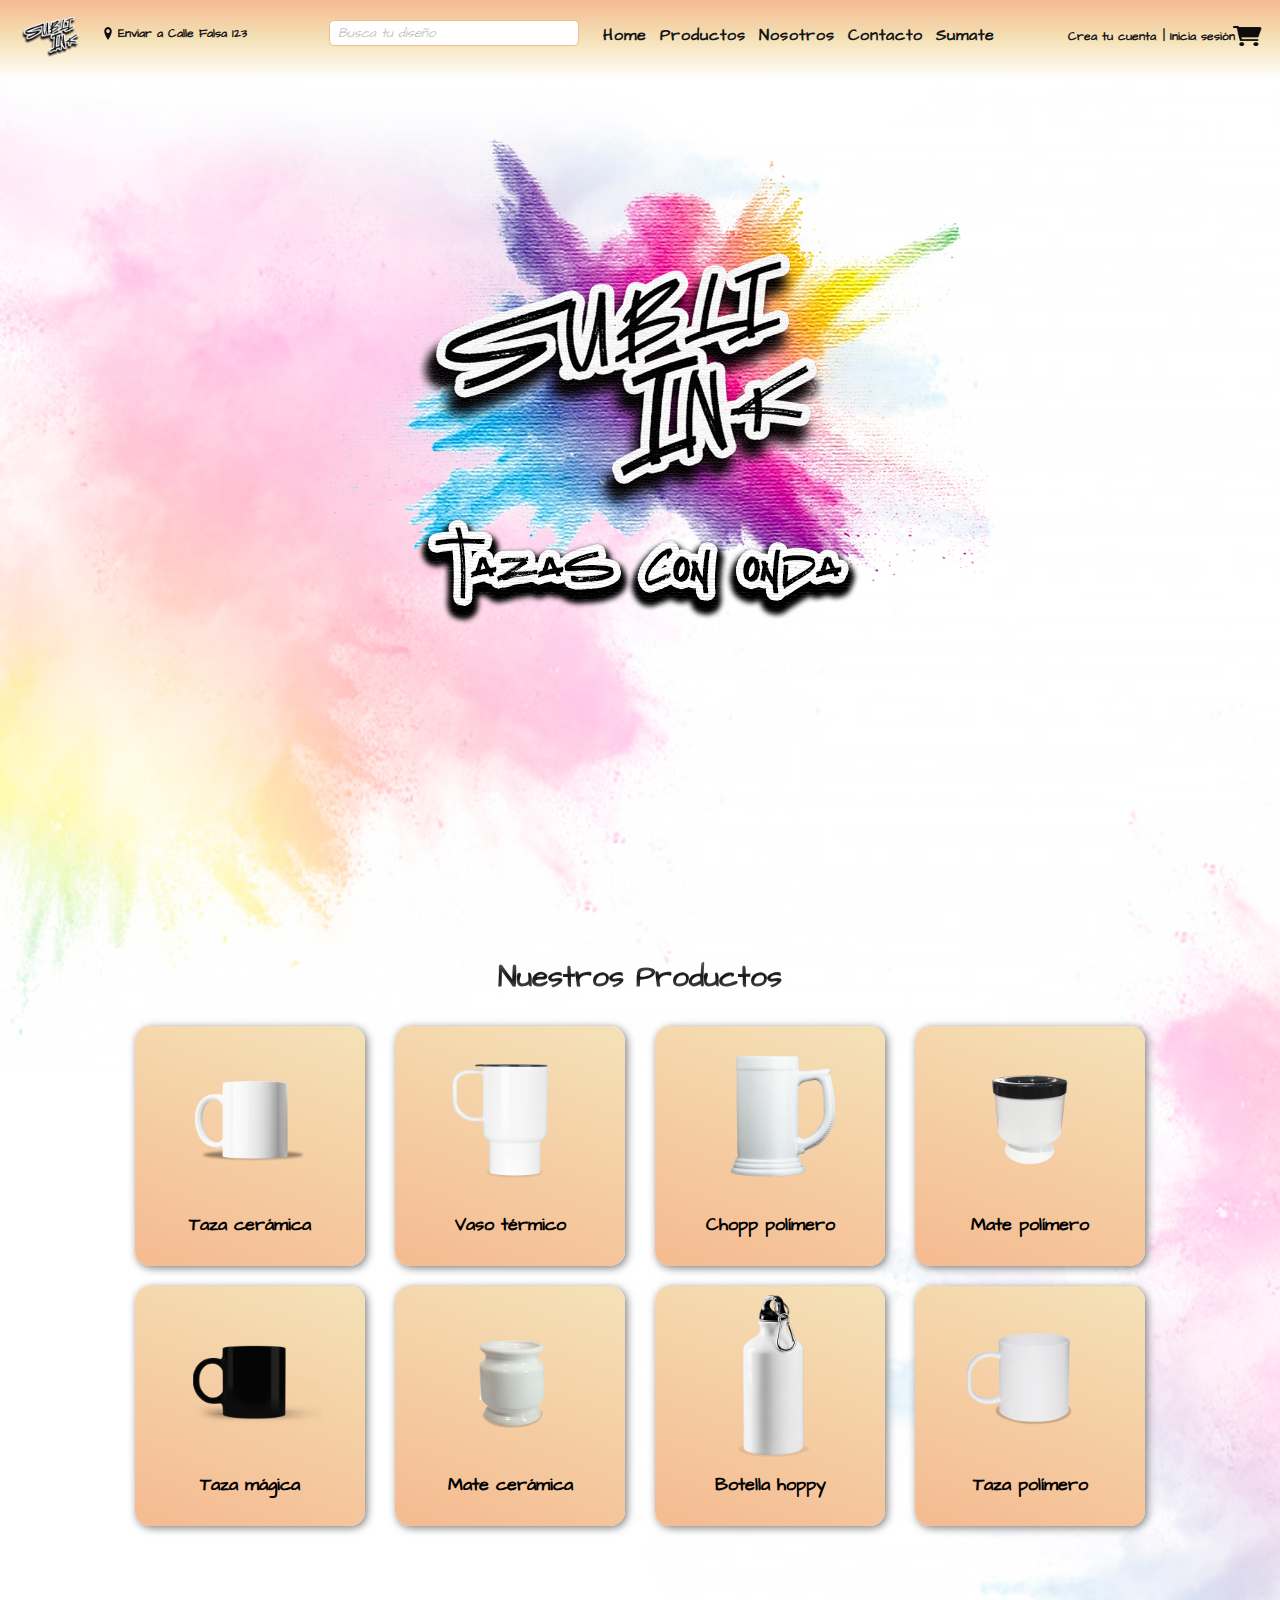
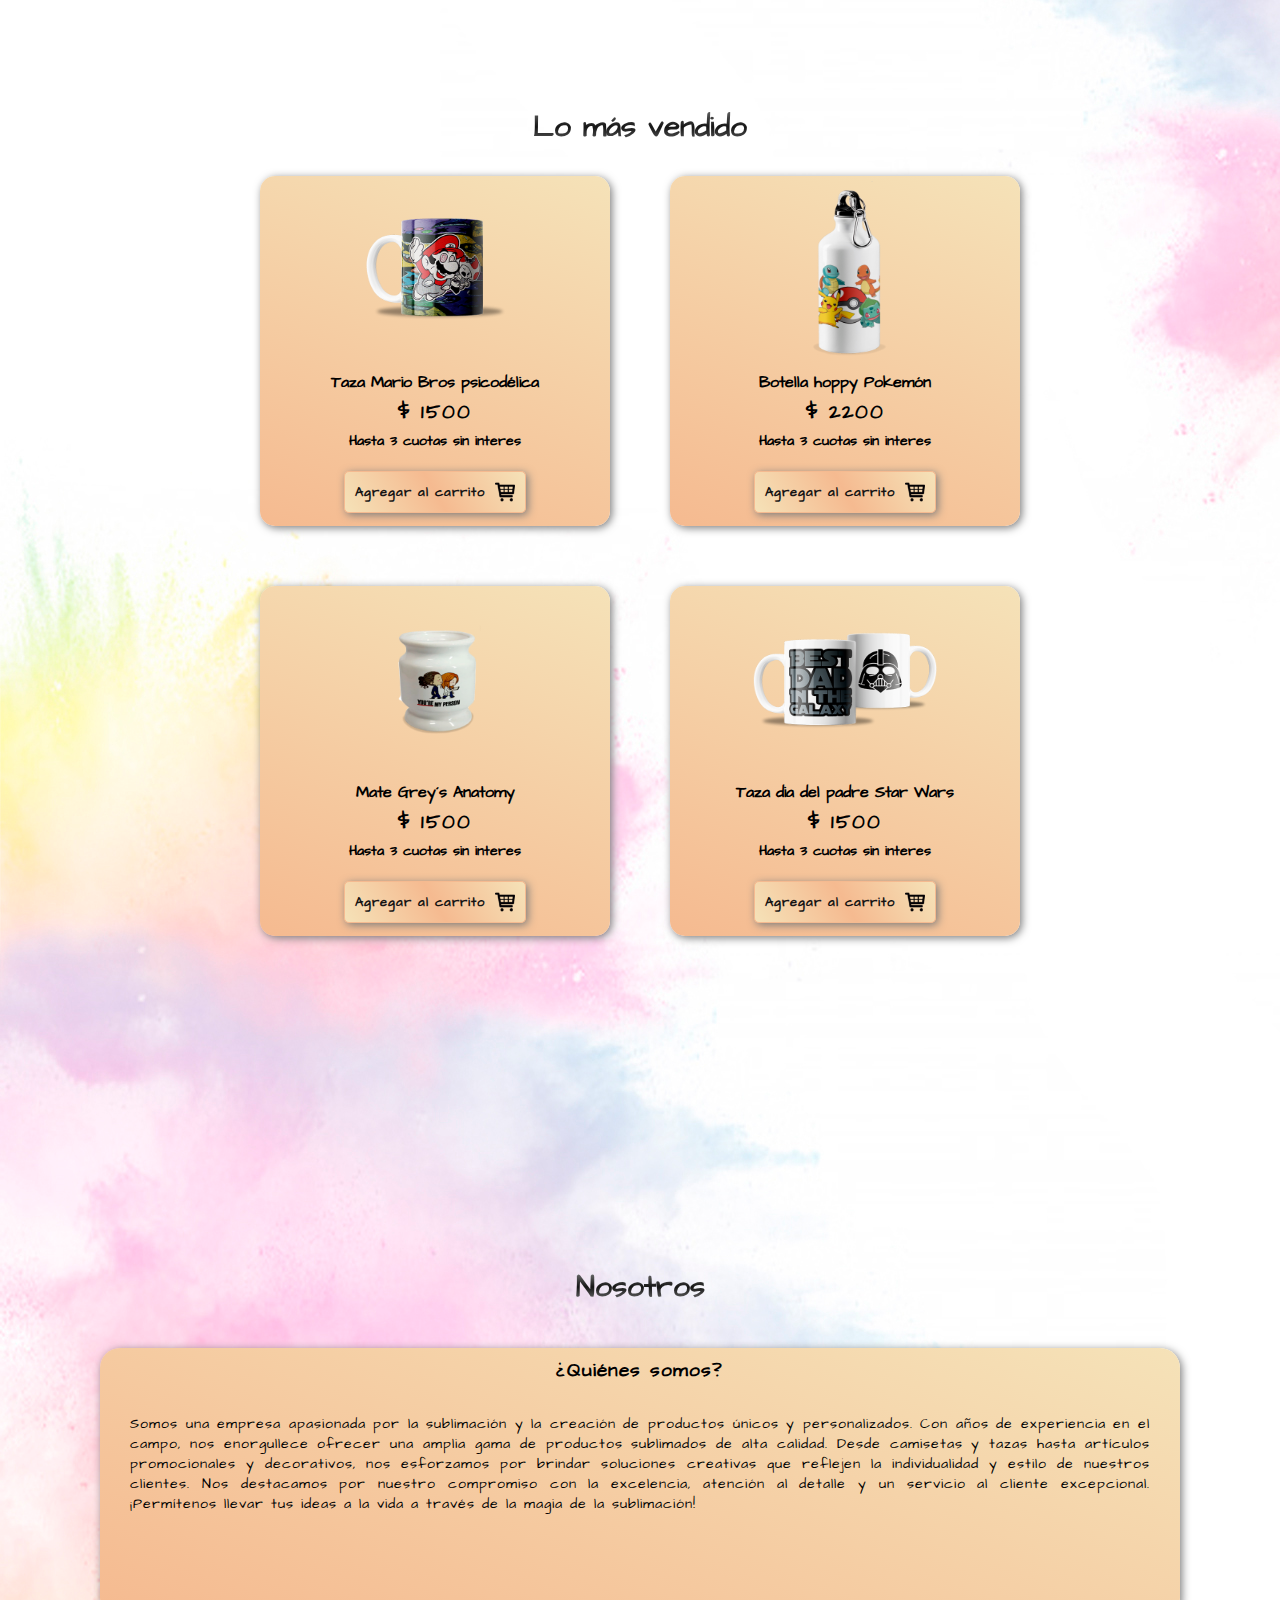
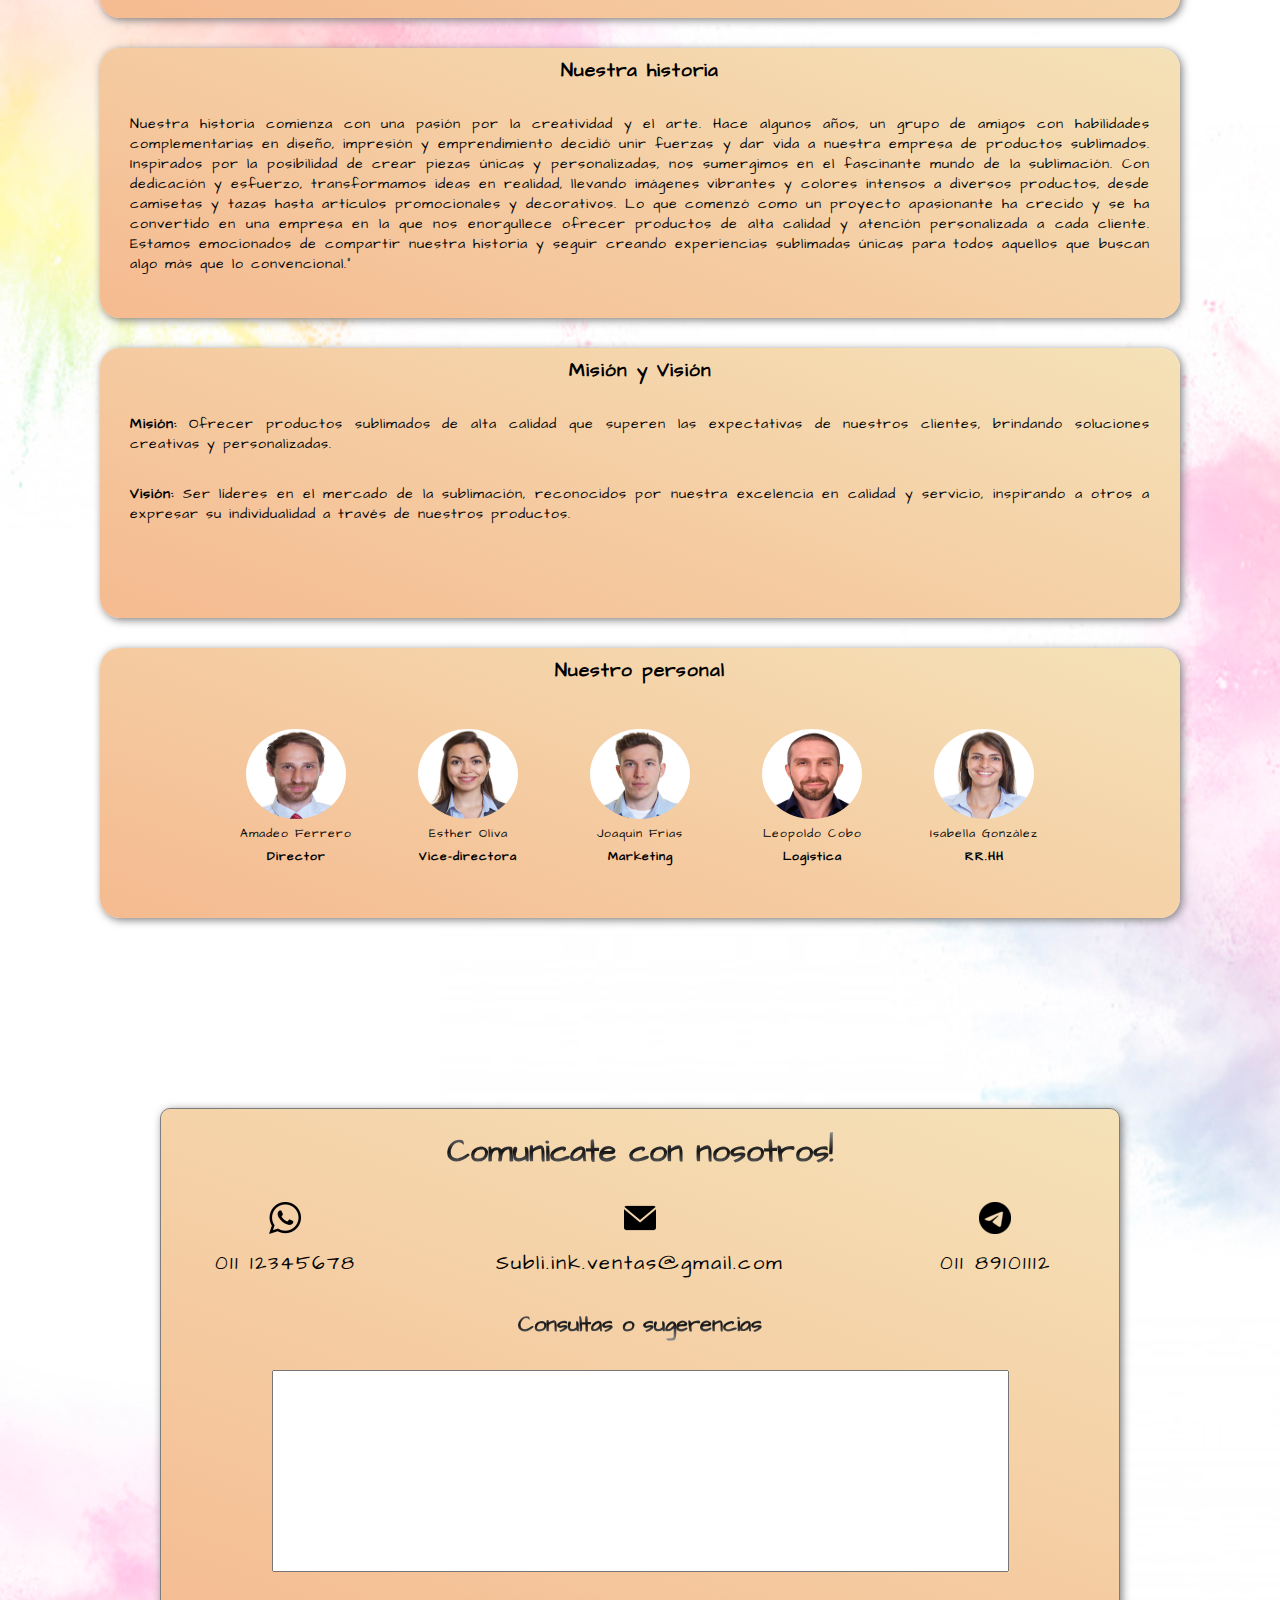
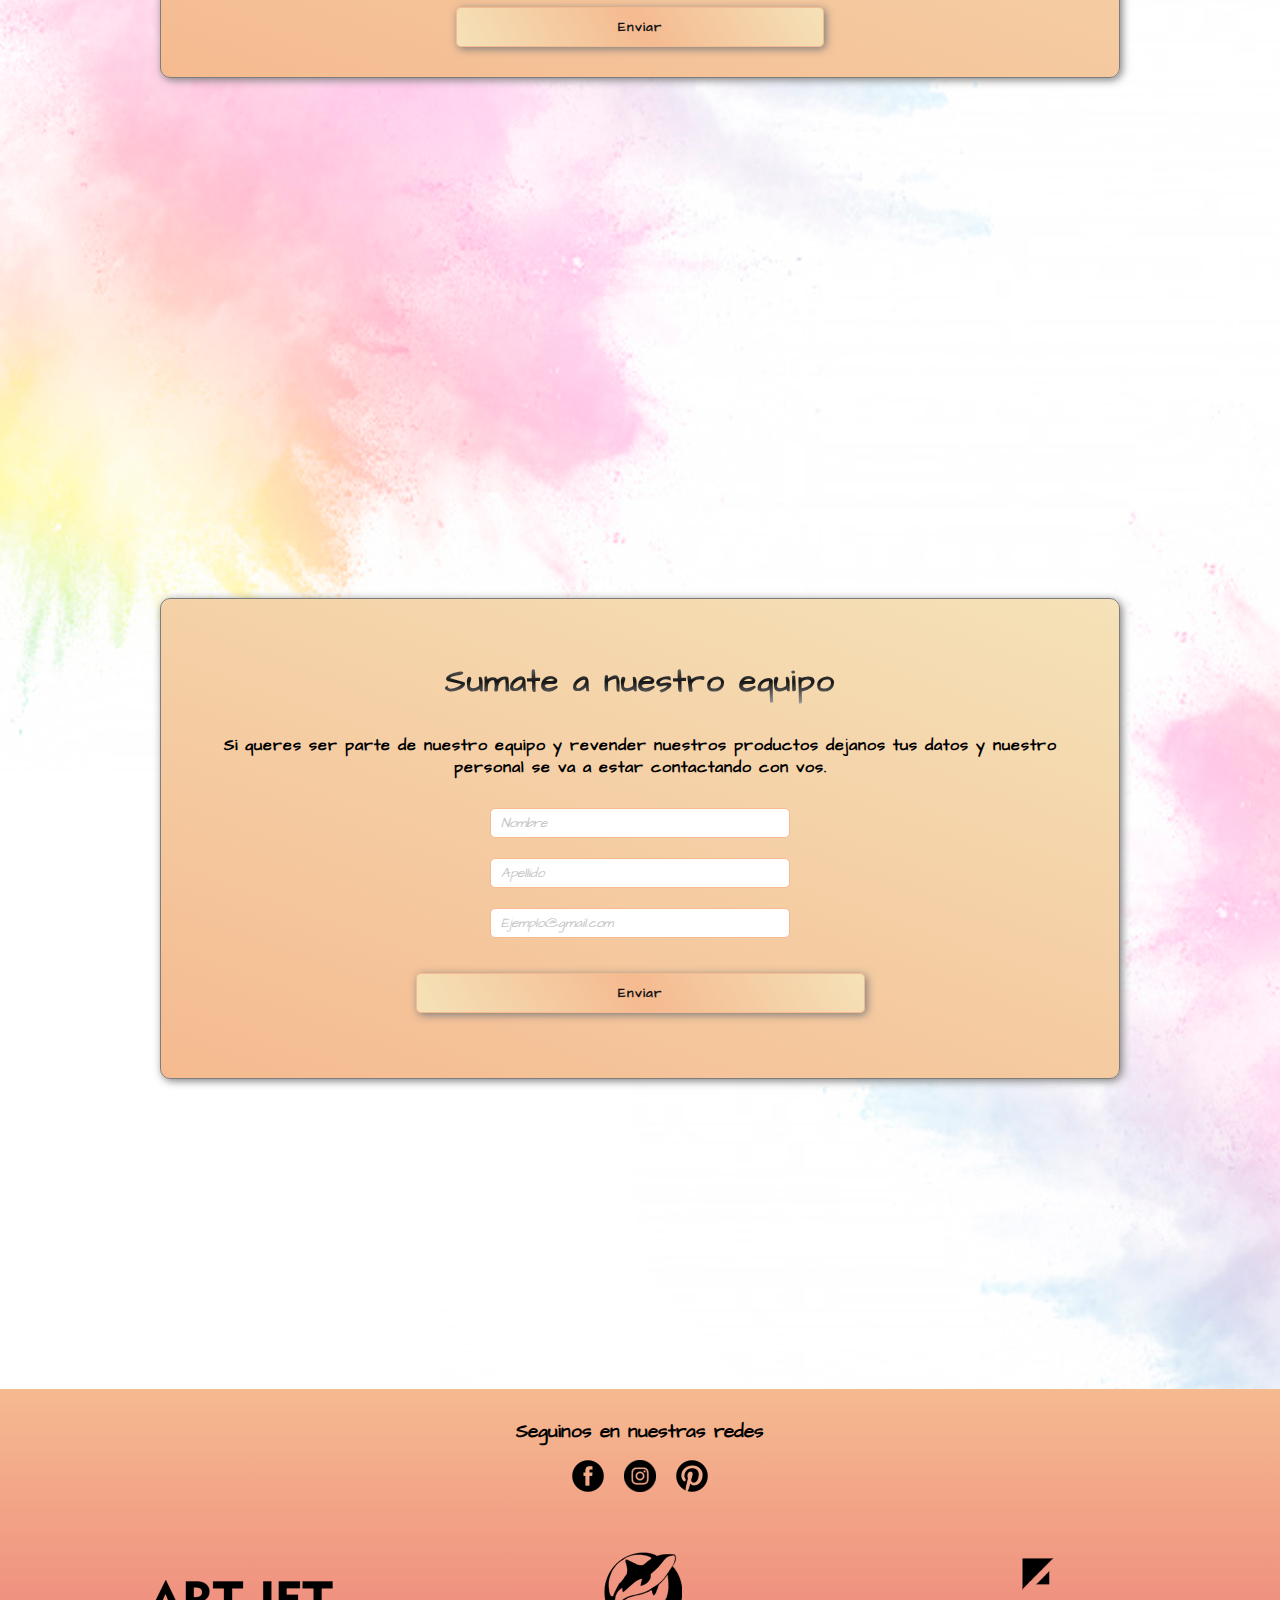
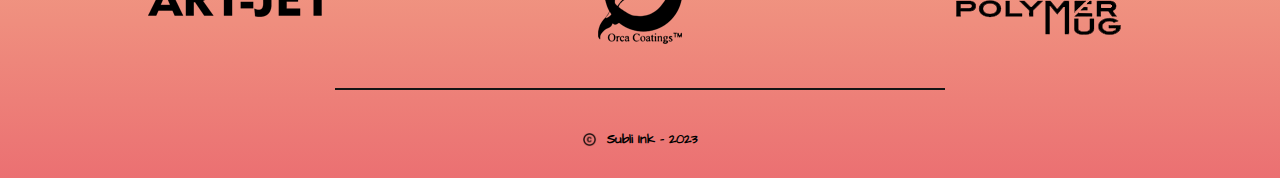
==== commit b82e2aca: "mediaqueries 2" ====
--- a/index.html
+++ b/index.html
@@ -35,13 +35,11 @@
             <input type="text" id="barra-busqueda" class="barra-busqueda" placeholder="Busca tu diseño">
 
             <!-- menu hamburguesa -->
-            <div>
+            
                 <label for="menu-toggle" class="menu-label">
                     <img src="/Assets/Iconos/menu.png" alt="menu" class="menu-icon">
                 </label>
                 <input type="checkbox" id="menu-toggle" class="menu-label">
-            </div>
-
             <!-- navbar list -->
             <ul class="navbar-list">
                 <li><a href="#portada">Home</a></li>
--- a/styles.css
+++ b/styles.css
@@ -107,7 +107,7 @@
     letter-spacing: 1px;
     position: relative;
     bottom: 5px;
-    left: 20%;
+    left: 35%;
 }
 
 .zona-derecha {
--- a/mediaqueries.css
+++ b/mediaqueries.css
@@ -19,7 +19,7 @@
 
     .navbar-list {
         position: relative;
-        left: 25%;
+        left: 35%;
     }
 
     .zona-derecha {
@@ -123,13 +123,20 @@
         gap: 25px;
         position: relative;
         right: 25px;
+        left: 20px;
         top: -13px;
         margin: 0;
+        width: 500px;
+    }
+
+    .navbar-list{
+        left: 60px;
+        top: 5px;
     }
 
     .barra-busqueda {
         position: absolute;
-        left: 35%;
+        left: 25%;
         width: 350px;
     }
 
@@ -189,9 +196,11 @@
         display: block;
         position: absolute;
         top: 35px;
+        left: 10px;
         order: 2;
         z-index: 2;
         cursor: pointer;
+        
     }
 
     .logo-navbar {
@@ -202,7 +211,7 @@
 
     .navbar {
         position: absolute;
-        right: 76%;
+        right: 20%;
     }
 
     .navbar-list {
@@ -210,7 +219,7 @@
         height: 350px;
         width: 768px;
         top: 85px;
-        left: 65%;
+        left: 20%;
         flex-direction: column;
         gap: 30px;
         background: linear-gradient(to top, var(--secondary), var(--button), #ffffff);
@@ -222,15 +231,10 @@
         display: flex;
     }
 
-    #menu-toggle {
-        display: block;
-    }
-
-
     .barra-busqueda {
         position: relative;
         top: 0px;
-        left: 130%;
+        left: 49%;
     }
 
     .logo {
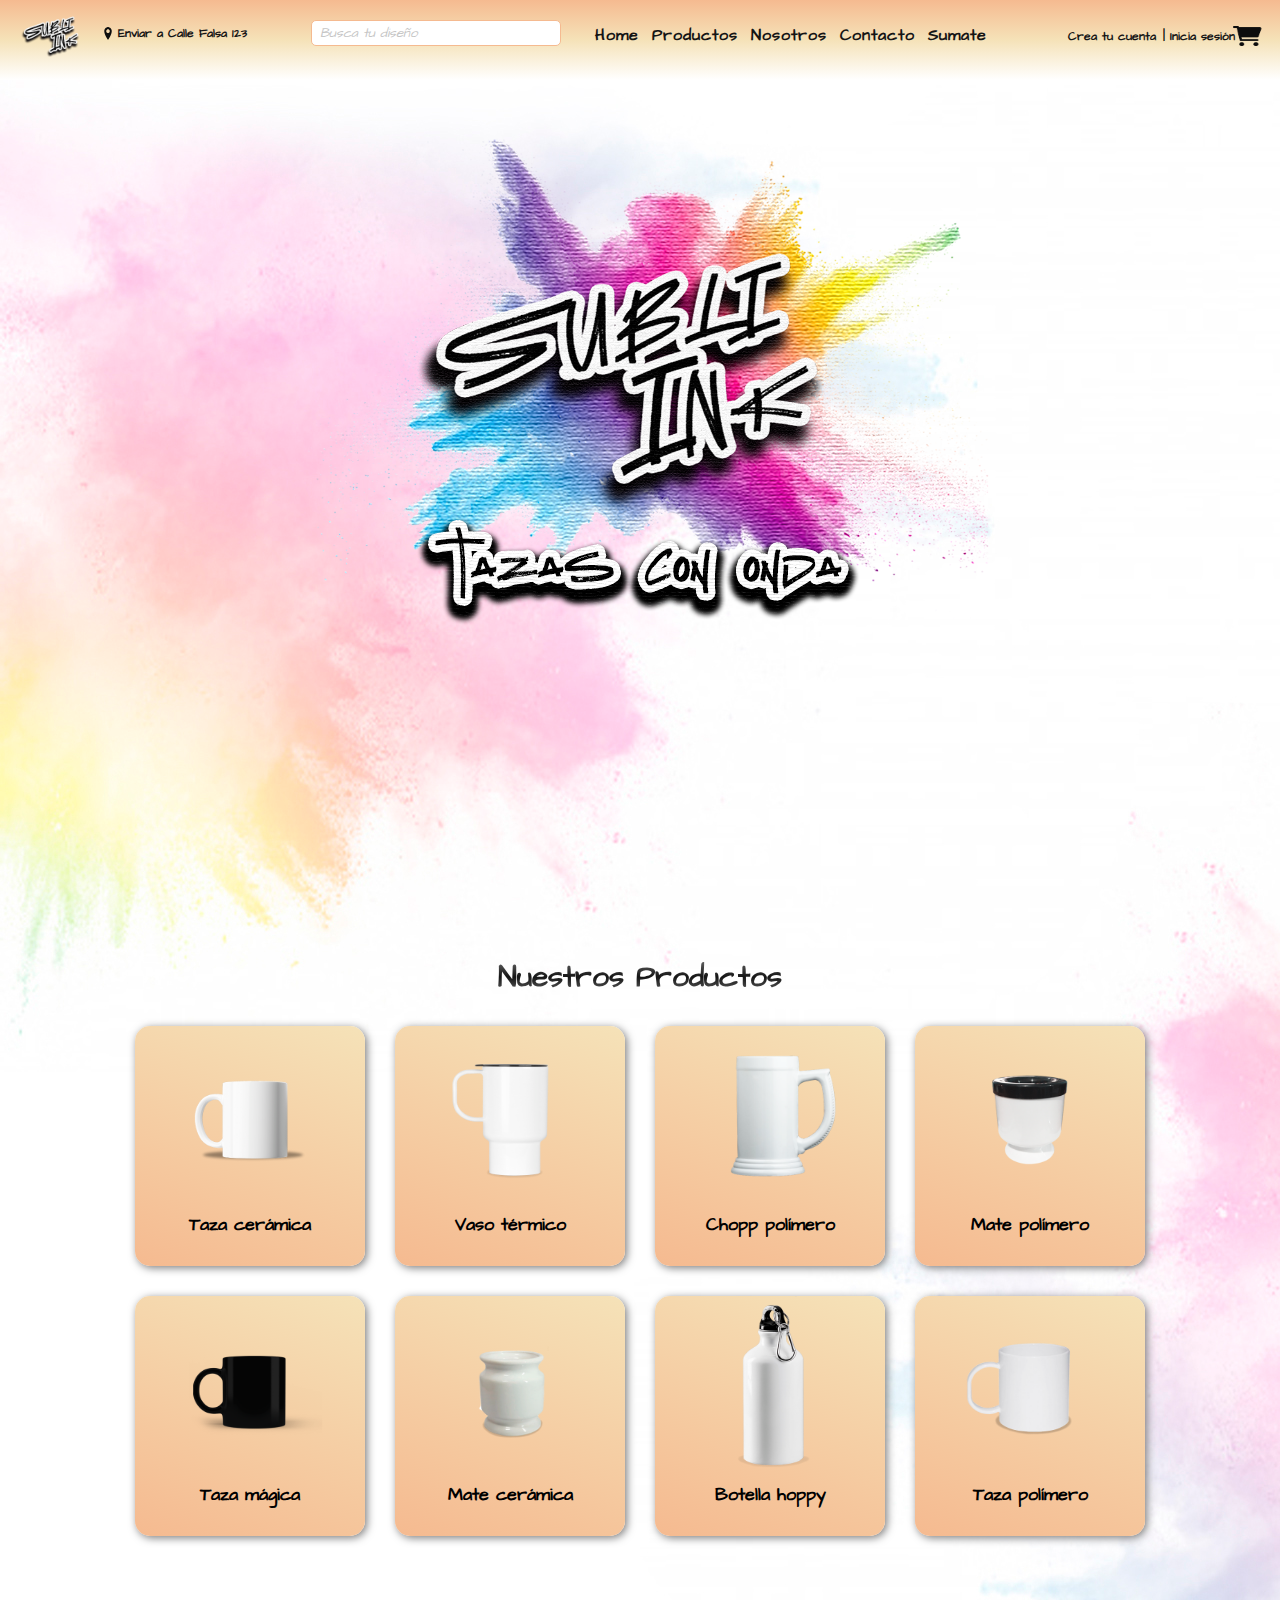
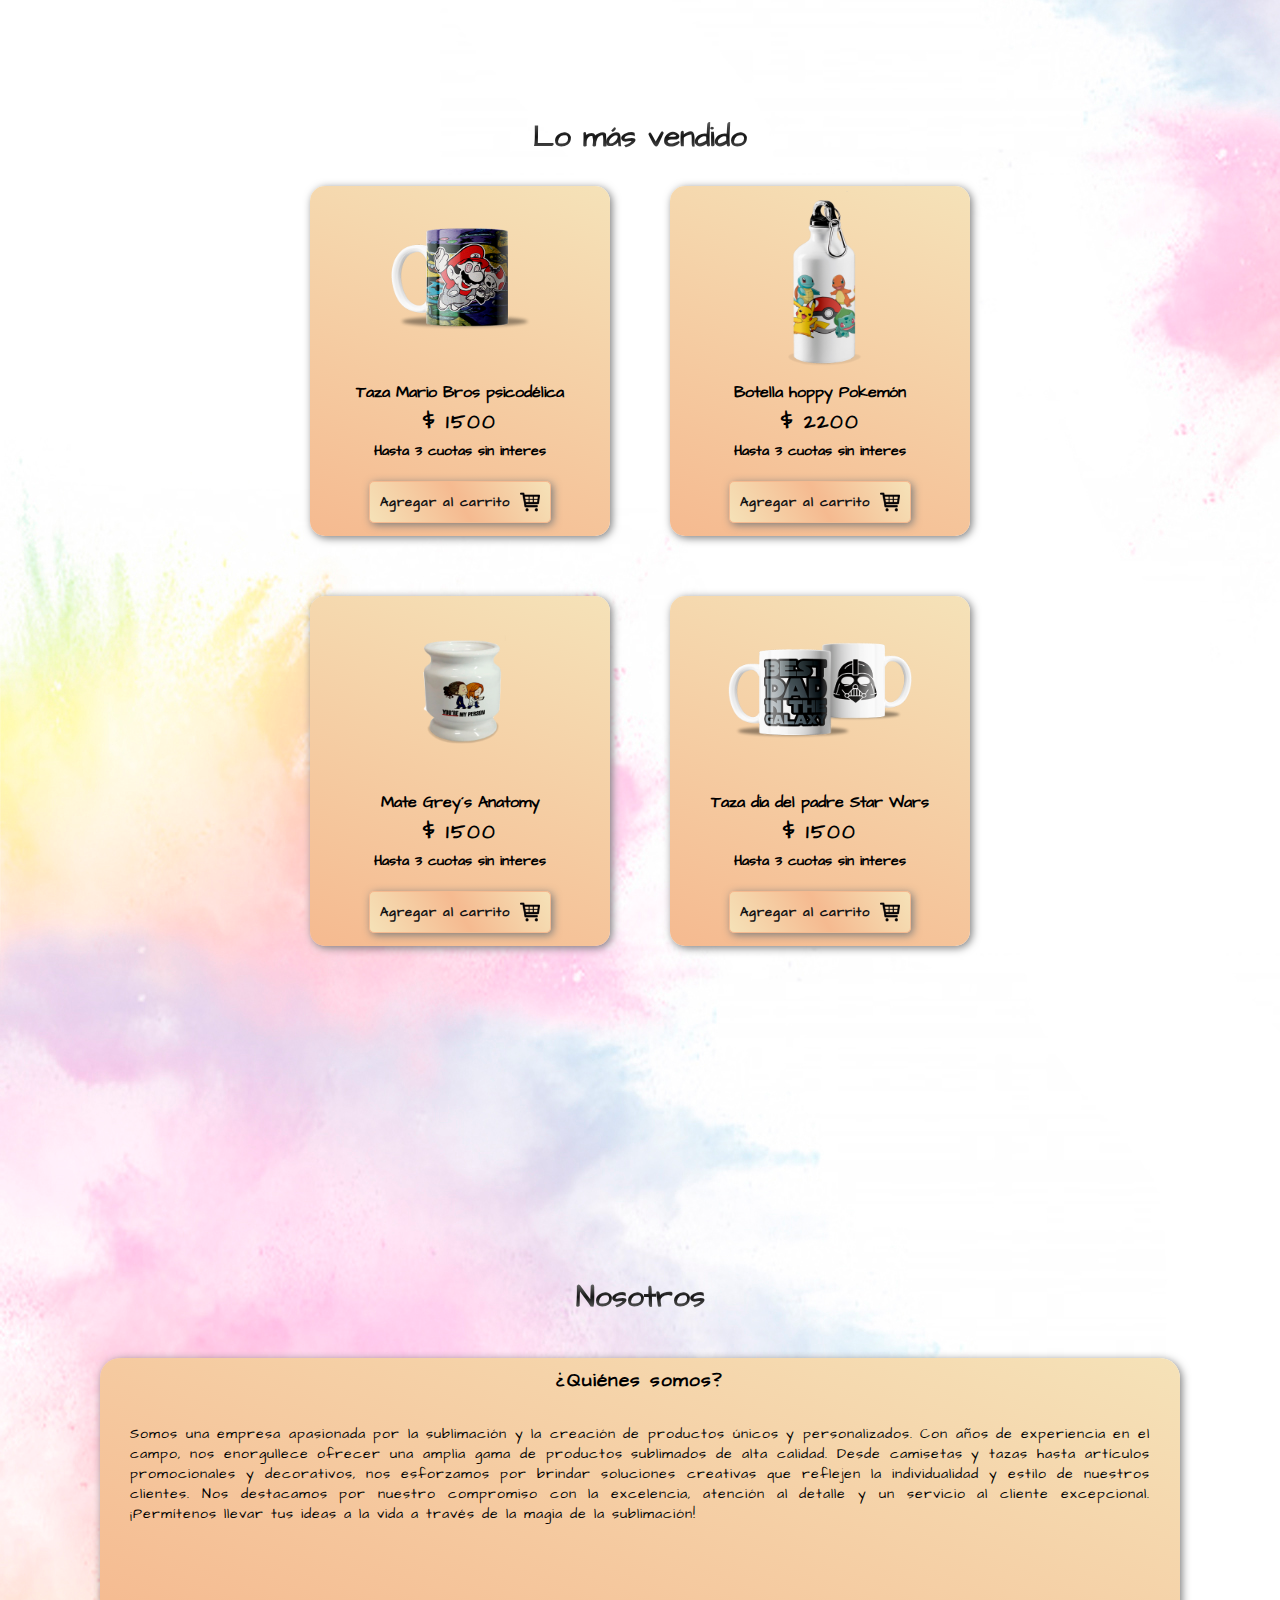
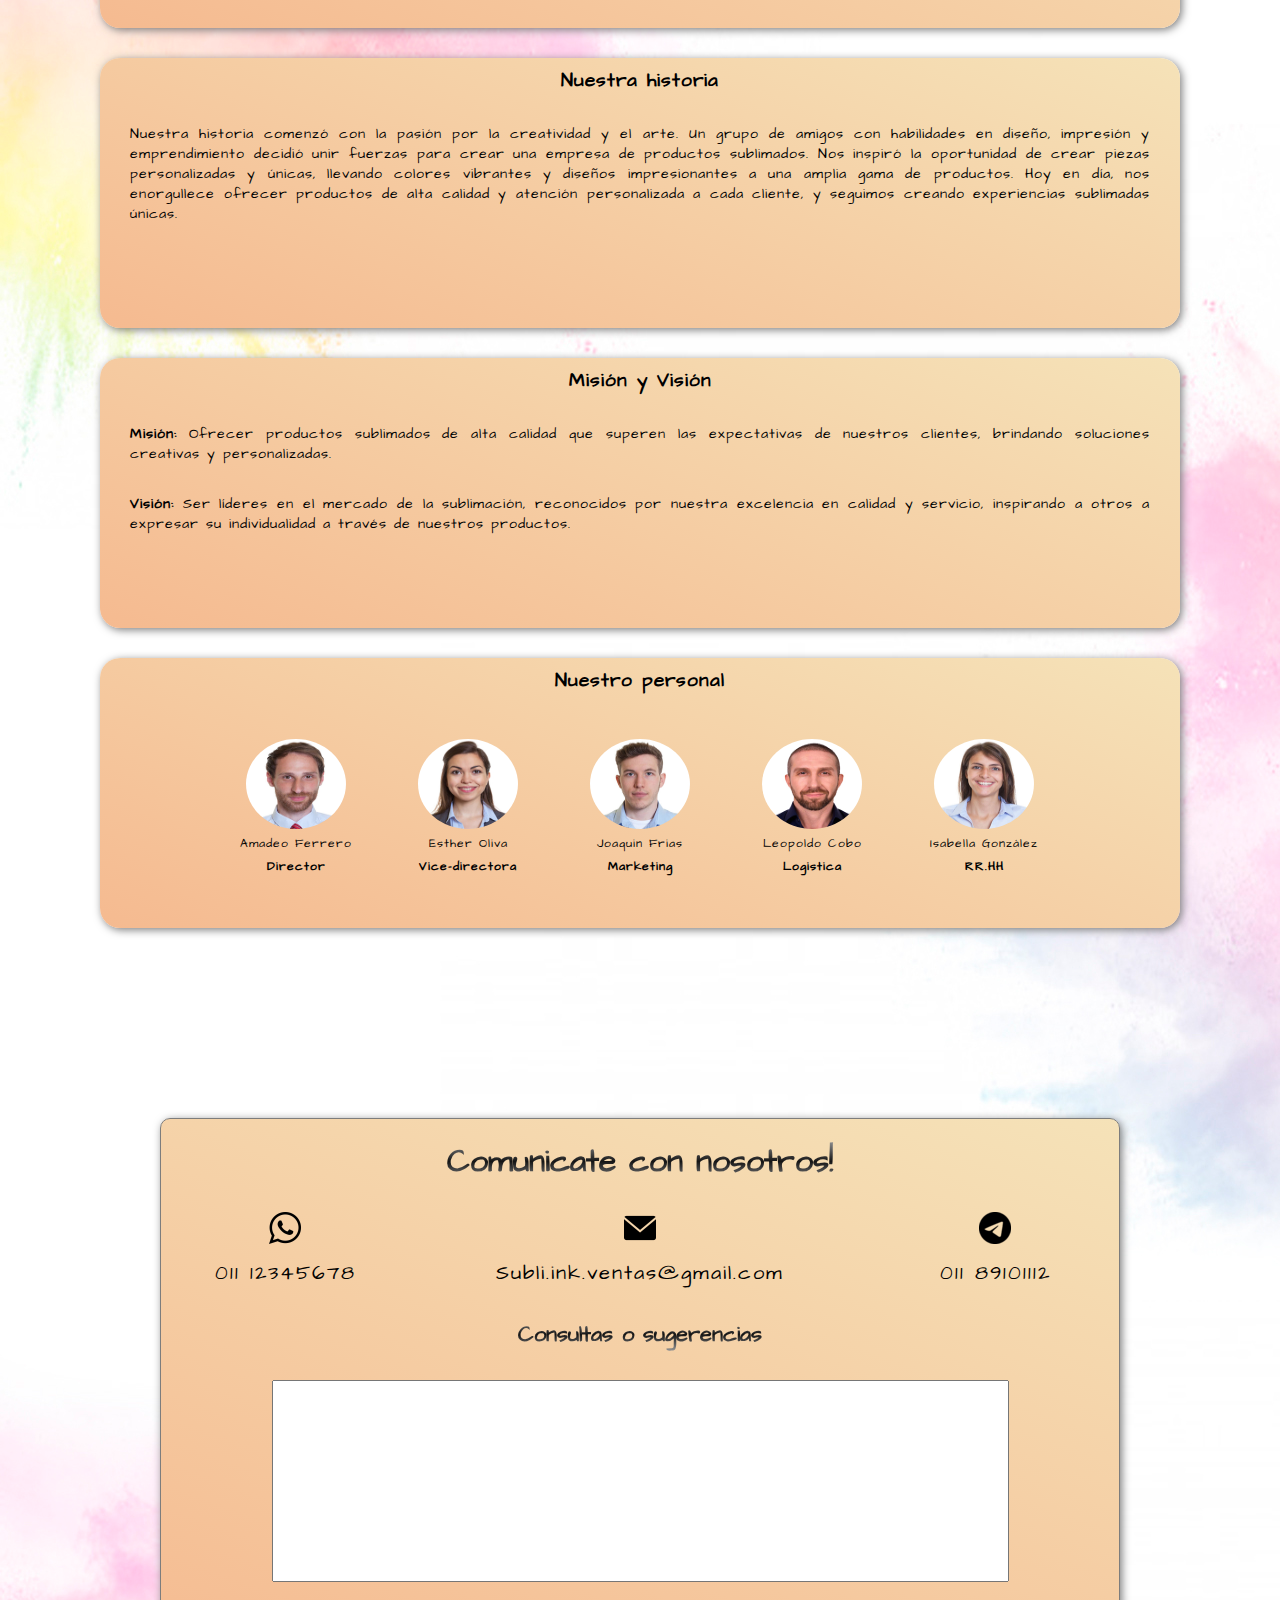
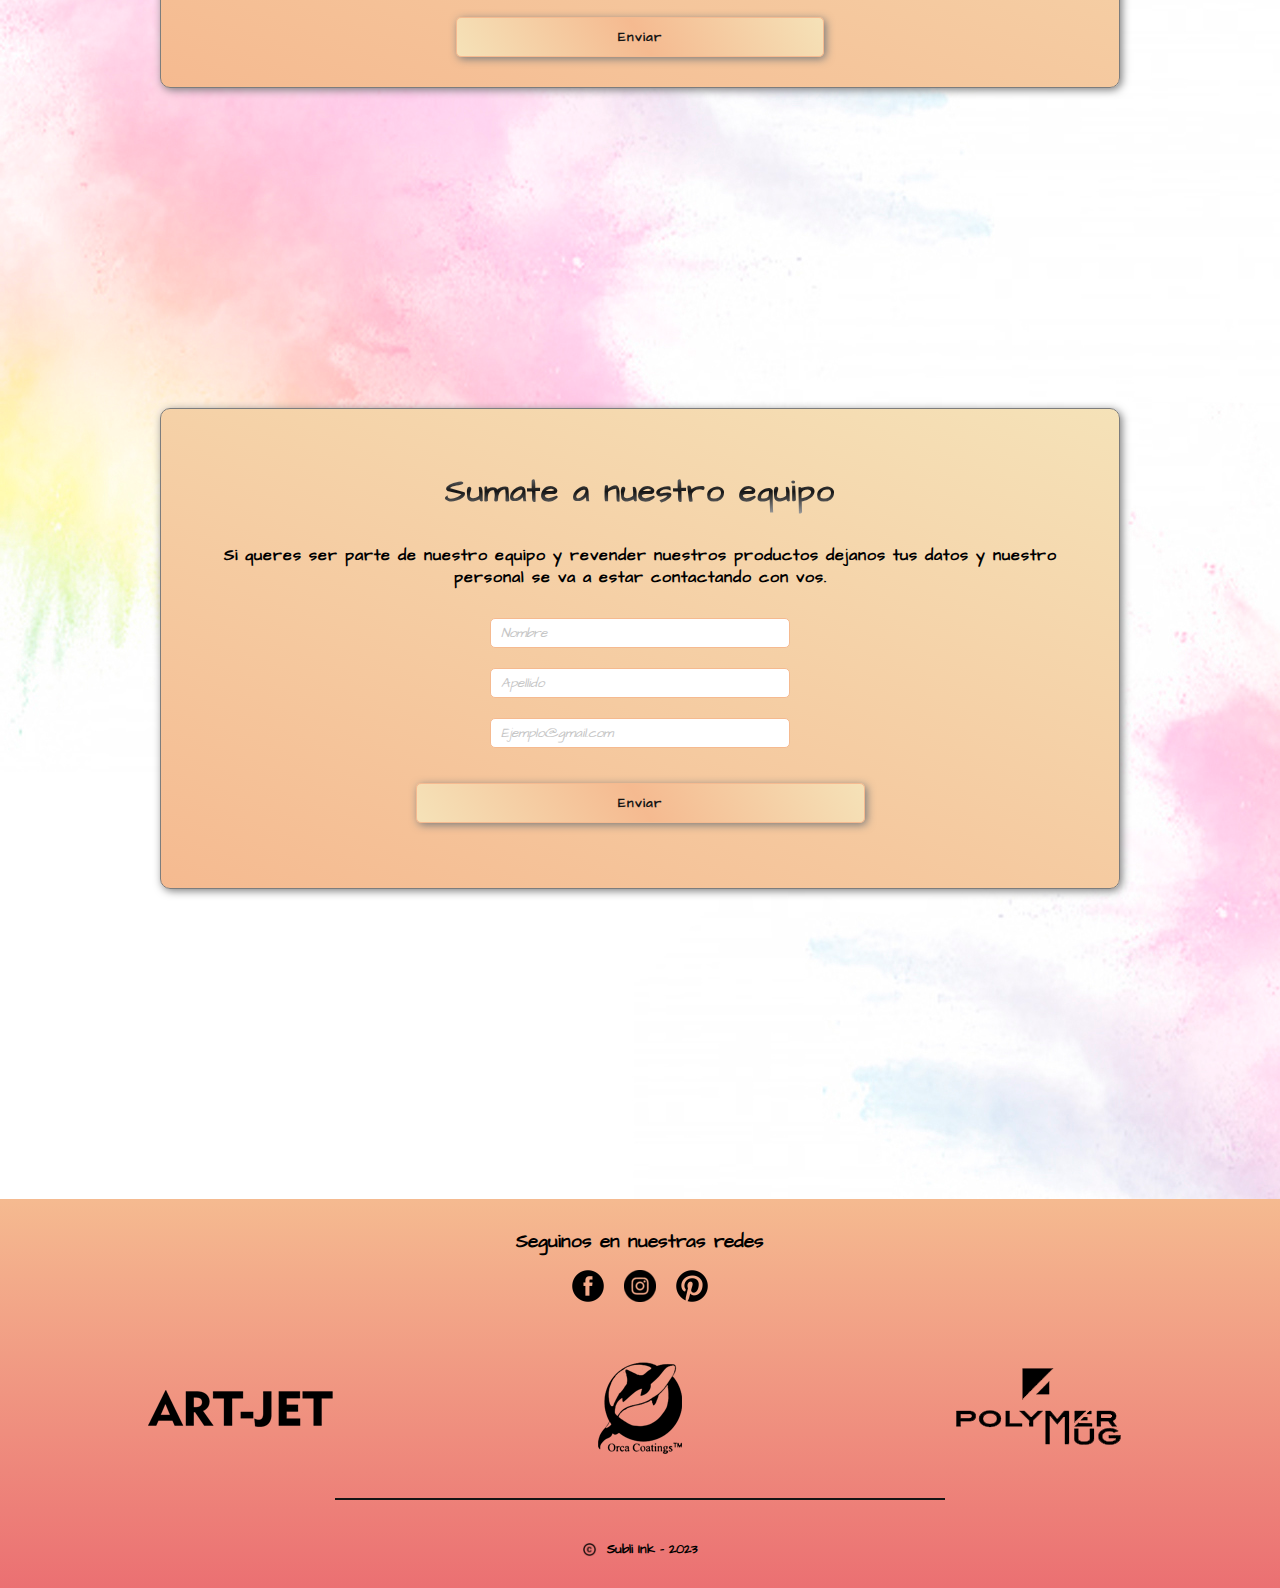
==== commit 29d35544: "grid" ====
--- a/index.html
+++ b/index.html
@@ -35,11 +35,12 @@
             <input type="text" id="barra-busqueda" class="barra-busqueda" placeholder="Busca tu diseño">
 
             <!-- menu hamburguesa -->
-            
-                <label for="menu-toggle" class="menu-label">
-                    <img src="/Assets/Iconos/menu.png" alt="menu" class="menu-icon">
-                </label>
-                <input type="checkbox" id="menu-toggle" class="menu-label">
+
+            <label for="menu-toggle" class="menu-label">
+                <img src="/Assets/Iconos/menu.png" alt="menu" class="menu-icon">
+            </label>
+            <input type="checkbox" id="menu-toggle" class="menu-label">
+
             <!-- navbar list -->
             <ul class="navbar-list">
                 <li><a href="#portada">Home</a></li>
@@ -49,19 +50,6 @@
                 <li><a href="#sumate">Sumate</a></li>
                 <li><img src="/Assets/Iconos/Logo2.png" alt="logo" class="logo-navbar"></li>
             </ul>
-
-            <!-- Login y carrito -->
-            <!-- <div class="zona-derecha"> -->
-            <!-- Ingreso a la pagina -->
-            <!-- <div class="login">
-                    <a href="form2.html">Crea tu cuenta</a>
-                    <p>|</p>
-                    <a href="form.html">Inicia sesión</a>
-                </div> -->
-
-            <!-- Carrito -->
-            <!-- <img src="/Assets/Iconos/carrito.png" alt="cart-icon" class="cart-icon">
-            </div> -->
         </nav>
 
         <div class="zona-derecha">
@@ -144,10 +132,10 @@
                                     class="card-img"></a>
                             <span>Mate polímero</span>
                         </div>
-                    </div>
-
-                    <!-- Contenedor 2 -->
-                    <div class="productos-conteiner">
+                        <!-- </div> -->
+
+                        <!-- Contenedor 2 -->
+                        <!-- <div class="productos-conteiner"> -->
 
                         <!-- Card 1 -->
                         <div class="card">
@@ -252,16 +240,12 @@
 
                 <div class="info-item">
                     <h3 class="tituloh3">Nuestra historia</h3>
-                    <p>Nuestra historia comienza con una pasión por la creatividad y el arte. Hace algunos años, un
-                        grupo de amigos con habilidades complementarias en diseño, impresión y emprendimiento decidió
-                        unir fuerzas y dar vida a nuestra empresa de productos sublimados. Inspirados por la posibilidad
-                        de crear piezas únicas y personalizadas, nos sumergimos en el fascinante mundo de la
-                        sublimación. Con dedicación y esfuerzo, transformamos ideas en realidad, llevando imágenes
-                        vibrantes y colores intensos a diversos productos, desde camisetas y tazas hasta artículos
-                        promocionales y decorativos. Lo que comenzó como un proyecto apasionante ha crecido y se ha
-                        convertido en una empresa en la que nos enorgullece ofrecer productos de alta calidad y atención
-                        personalizada a cada cliente. Estamos emocionados de compartir nuestra historia y seguir creando
-                        experiencias sublimadas únicas para todos aquellos que buscan algo más que lo convencional."</p>
+                    <p>Nuestra historia comenzó con la pasión por la creatividad y el arte. Un grupo de amigos con
+                        habilidades en diseño, impresión y emprendimiento decidió unir fuerzas para crear una empresa de
+                        productos sublimados. Nos inspiró la oportunidad de crear piezas personalizadas y únicas,
+                        llevando colores vibrantes y diseños impresionantes a una amplia gama de productos. Hoy en día,
+                        nos enorgullece ofrecer productos de alta calidad y atención personalizada a cada cliente, y
+                        seguimos creando experiencias sublimadas únicas.</p>
                 </div>
 
                 <div class="info-item">
--- a/styles.css
+++ b/styles.css
@@ -89,6 +89,8 @@
 .navbar {
     gap: 80px;
     position: relative;
+    width: 850px;
+    left: 40px;
 }
 
 .logo-navbar {
@@ -116,6 +118,7 @@
     position: relative;
     bottom: 3px;
     right: 15px;
+    z-index: 2;
 }
 
 .login {
@@ -141,7 +144,7 @@
     border: 1px solid var(--secondary);
     position: absolute;
     top: 20px;
-    right: 52%;
+    right: 58%;
     top: 15px;
     width: 300px;
     padding: 3px;
@@ -613,7 +616,7 @@
 
 #sumate {
     padding: 50px 30px;
-    margin: 500px 50px 150px;
+    margin: 300px 50px 150px;
     gap: 20px;
     font-family: "Architects Daughter";
     border: 1px solid #7d7d7d;
--- a/mediaqueries.css
+++ b/mediaqueries.css
@@ -78,7 +78,7 @@
     }
 
     .card-popular {
-        width: 350px;
+        width: 300px;
     }
 
     .buttons-popular img {
@@ -87,7 +87,7 @@
     }
 }
 
-/* WIDTH 1180 px */
+/* WIDTH 1188 px */
 @media (max-width: 1188px) {
 
     #portada {
@@ -123,21 +123,21 @@
         gap: 25px;
         position: relative;
         right: 25px;
-        left: 20px;
+        left: 7%;
         top: -13px;
         margin: 0;
         width: 500px;
     }
 
-    .navbar-list{
-        left: 60px;
-        top: 5px;
+    .navbar-list {
+        left: 15px;
+        top: 6px;
     }
 
     .barra-busqueda {
         position: absolute;
-        left: 25%;
-        width: 350px;
+        left: 30%;
+        width: 300px;
     }
 
     #cards {
@@ -195,12 +195,12 @@
     .menu-label {
         display: block;
         position: absolute;
-        top: 35px;
+        top: 30px;
         left: 10px;
         order: 2;
         z-index: 2;
         cursor: pointer;
-        
+
     }
 
     .logo-navbar {
@@ -210,21 +210,28 @@
     }
 
     .navbar {
-        position: absolute;
-        right: 20%;
+        position: relative;
+        width: 100%;
+        left: 0;
+        right: 0;
     }
 
     .navbar-list {
         position: absolute;
         height: 350px;
-        width: 768px;
+        min-width: 500px;
         top: 85px;
-        left: 20%;
+        left: 3%;
+        right: 3%;
         flex-direction: column;
         gap: 30px;
         background: linear-gradient(to top, var(--secondary), var(--button), #ffffff);
         z-index: 2;
         display: none;
+        border-radius: 15px;
+        border: 1px solid var(--secondary);
+        border-top: none;
+        box-shadow: 2px 2px 8px #7d7d7d;
     }
 
     #menu-toggle:checked+.navbar-list {
@@ -232,9 +239,8 @@
     }
 
     .barra-busqueda {
-        position: relative;
-        top: 0px;
-        left: 49%;
+        position: absolute;
+        top: 30px;
     }
 
     .logo {
@@ -242,7 +248,89 @@
     }
 
     .zona-derecha {
-        position: absolute;
-        top: 0px;
+        flex-direction: column;
+        position: absolute;
+        top: 45%;
+        left: 75%;
+    }
+
+    .login {
+        gap: 5px;
+    }
+
+    .cart-icon {
+        position: absolute;
+        top: -25px;
+        left: 38%;
+        width: 25px;
+        height: 15px;
+    }
+
+    .envio {
+        display: none;
+    }
+
+    .slider-img {
+        width: 700px;
+        height: 400px;
+    }
+
+    .slider-frame {
+        width: 760px;
+    }
+
+    .info-conteiner {
+        max-width: 992px;
+    }
+
+    .productos-conteiner {
+        display: grid;
+        grid-template-columns: repeat(3, 1fr);
+       align-items: center;
+        gap: 60px;
+    }
+
+    .info-item,
+    .info-personal {
+        width: 80%;
+    }
+
+    .personal {
+        width: 500px;
+        gap: 15px;
+    }
+
+    .personal-item {
+        width: 100px;
+    }
+
+    .personal-item{
+        padding: 0px 10px 10px 10px;
+    }
+
+.foto-carnet {
+    width: 80px;
+    height: 70px;
+}
+
+.phone-mail {
+    width: 600px;
+}
+
+.contactanos {
+    max-width: 992px;
+}
+
+.item {
+    font-size: 16px;
+    width: 300px;
+}
+
+    #nosotros {
+        max-width: 992px;
+    }
+
+    .textarea {
+        width: 90%;
     }
 }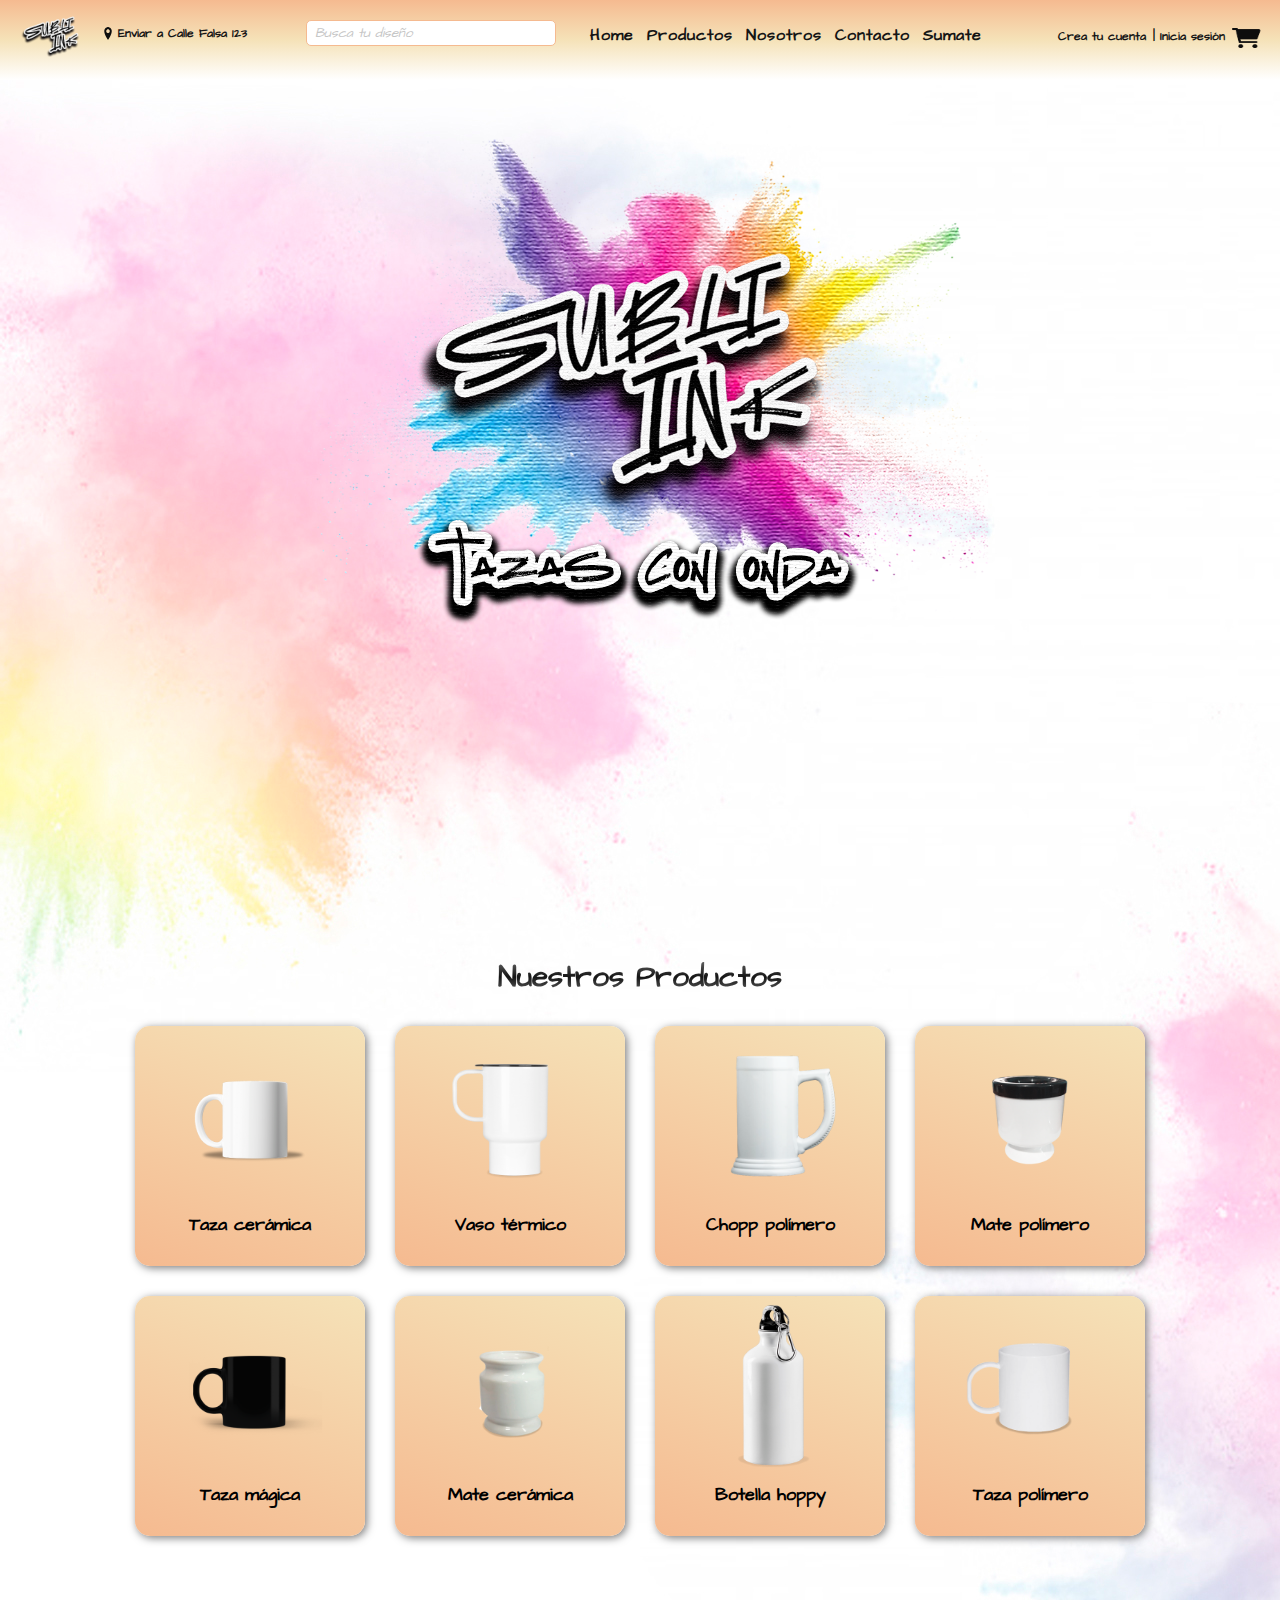
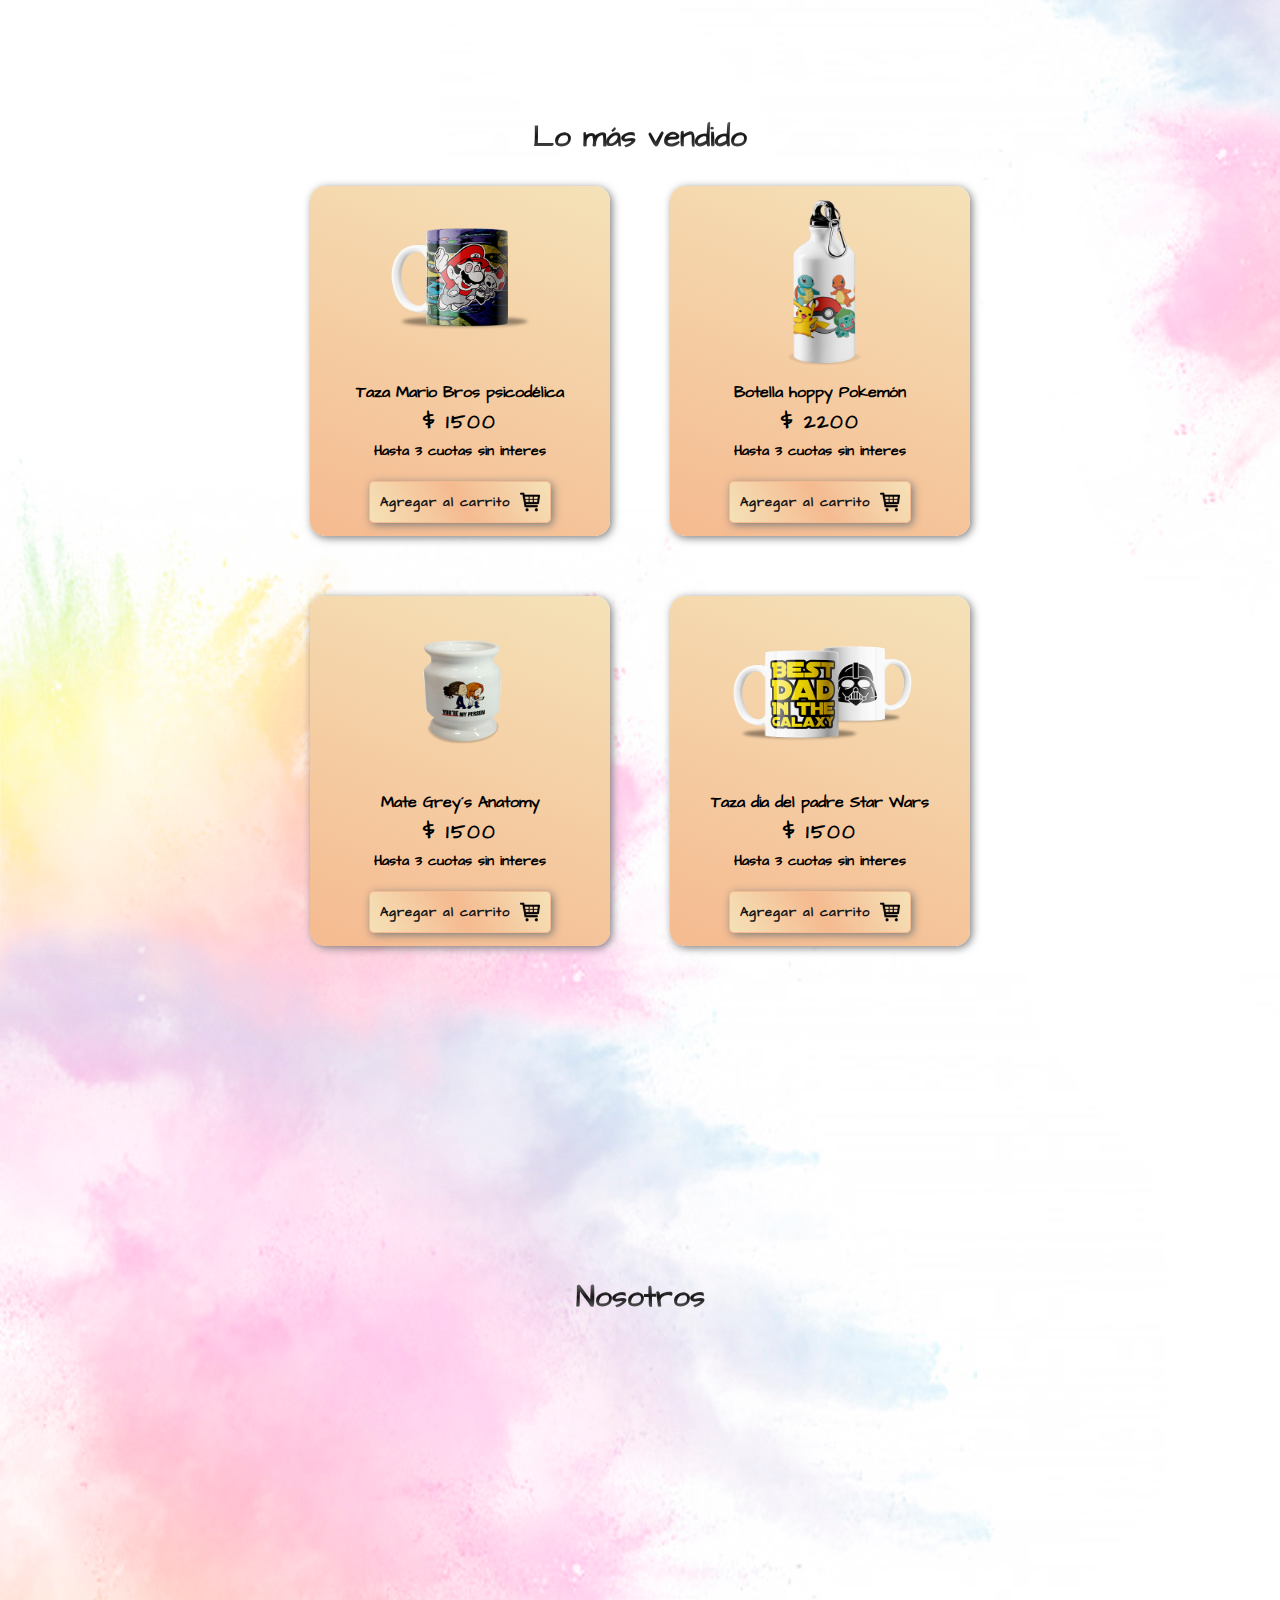
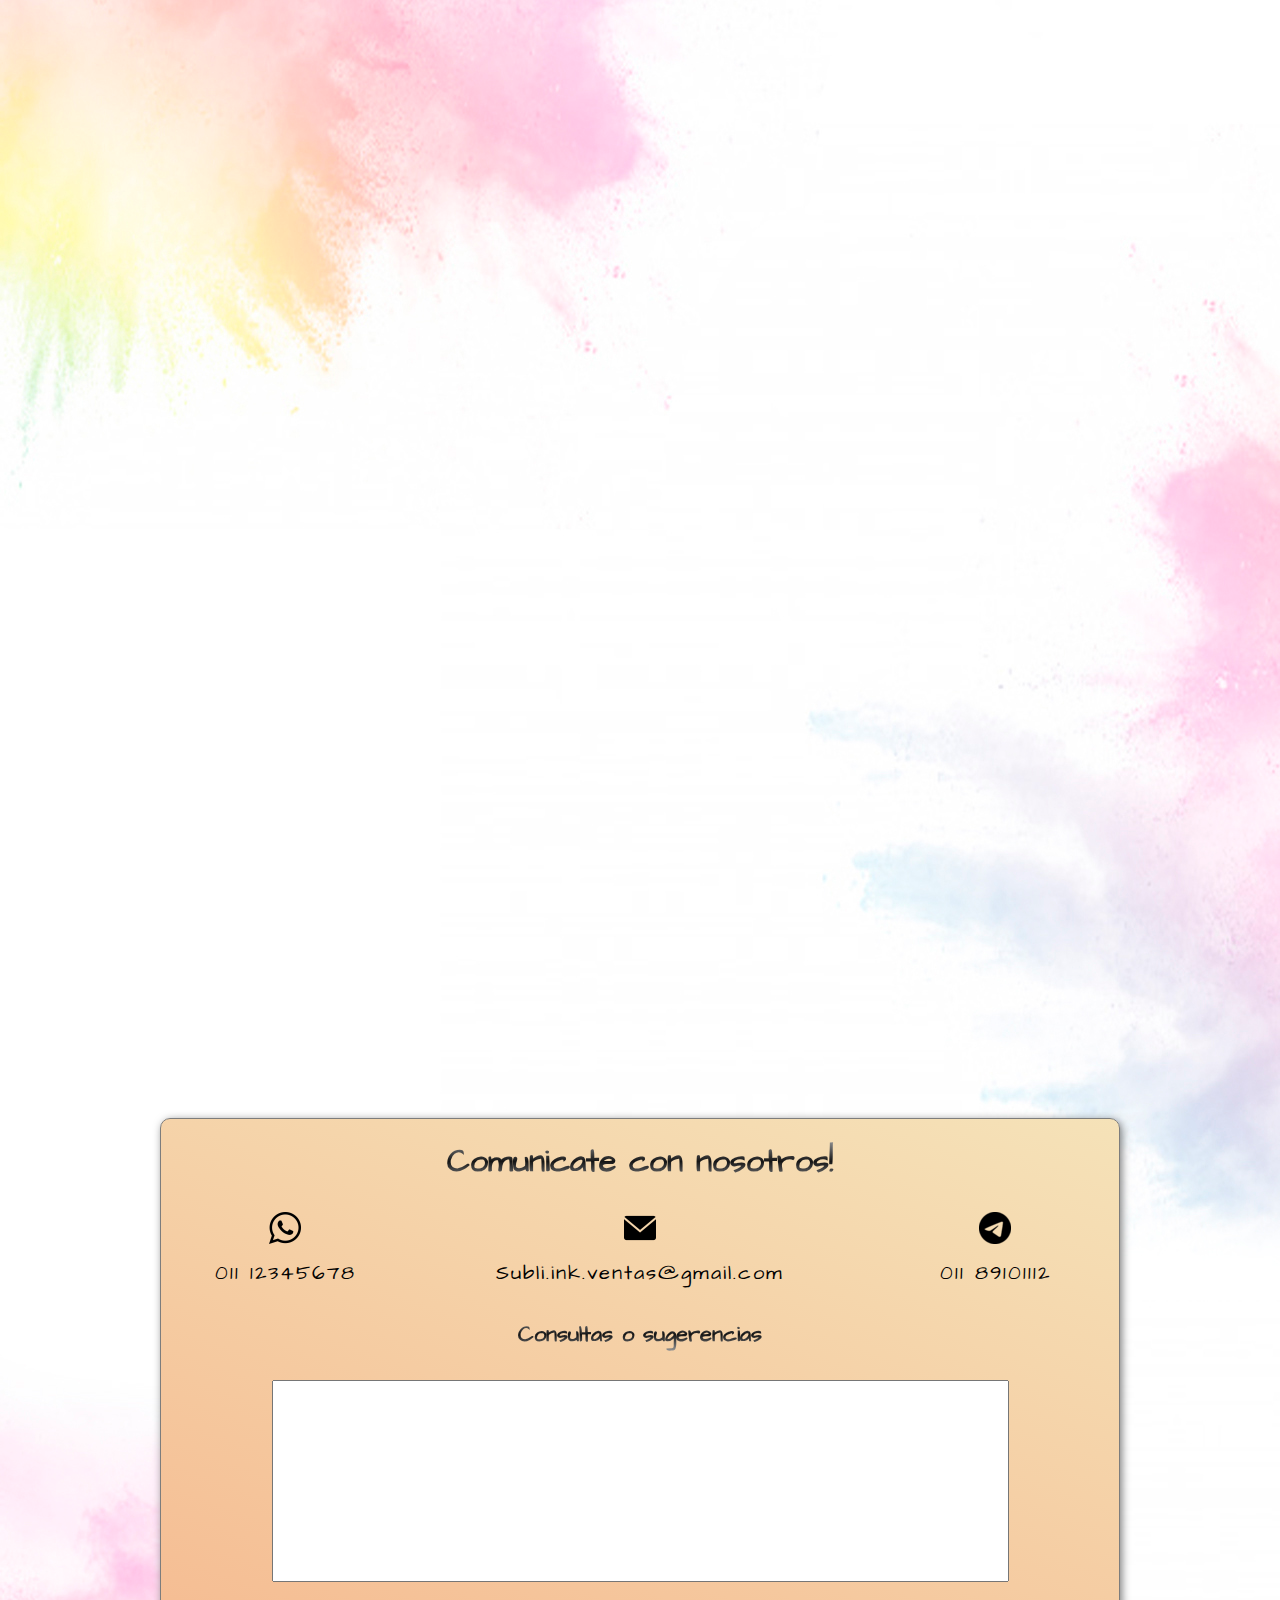
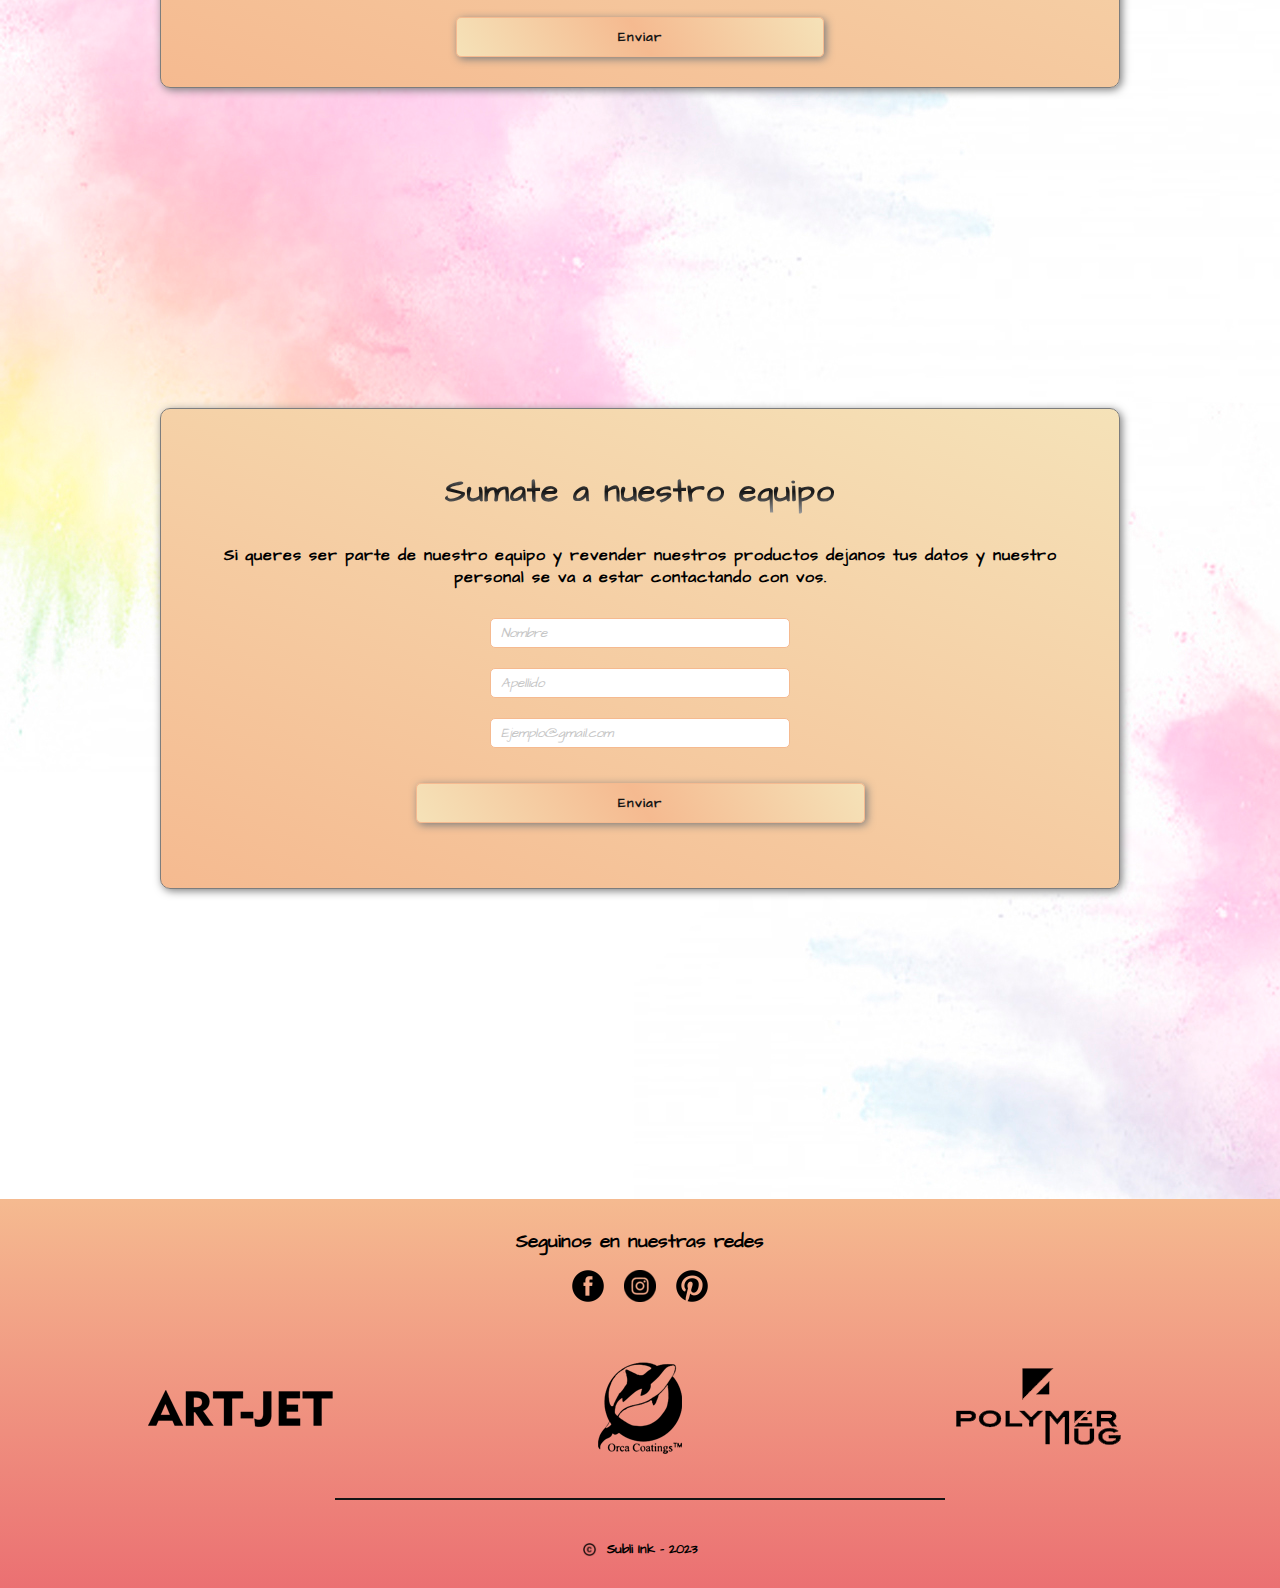
==== commit cae985a4: "terminado" ====
--- a/index.html
+++ b/index.html
@@ -50,6 +50,8 @@
                 <li><a href="#sumate">Sumate</a></li>
                 <li><img src="/Assets/Iconos/Logo2.png" alt="logo" class="logo-navbar"></li>
             </ul>
+
+            <div class="overlay"></div>
         </nav>
 
         <div class="zona-derecha">
@@ -60,8 +62,68 @@
                 <a href="form.html">Inicia sesión</a>
             </div>
 
+            <label for="cart-toggle" class="cart-label">
+                <img src="/Assets/Iconos/carrito.png" alt="carrito" class="cart-icon">
+            </label>
+            <input type="checkbox" id="cart-toggle">
+
             <!-- Carrito -->
-            <img src="/Assets/Iconos/carrito.png" alt="cart-icon" class="cart-icon">
+            <div class="cart">
+                <h2>Tus Productos</h2>
+
+                <div class="cart-item">
+                    <div class="item-info">
+                        <img src="/Assets/Productos mas vendidos/Taza1.png" alt="NFT del carrito">
+                        <h3 class="item-title">Taza Mario Bros psicodélica</h3>
+                        <p class="item-bid">Precio actual</p>
+                        <span class="item-price">$ 1500</span>
+                    </div>
+                    <div class="item-handler">
+                        <span class="quantity-handler down">-</span>
+                        <span class="item-quantity">1</span>
+                        <span class="quantity-handler up">+</span>
+                    </div>
+                </div>
+
+                <div class="cart-item">
+                    <div class="item-info">
+                        <img src="/Assets/Productos mas vendidos/Botella.png" alt="NFT del carrito">
+                        <h3 class="item-title">Botella hoppy Pokemón</h3>
+                        <p class="item-bid">Precio actual</p>
+                        <span class="item-price">$ 2200</span>
+                    </div>
+                    <div class="item-handler">
+                        <span class="quantity-handler down">-</span>
+                        <span class="item-quantity">1</span>
+                        <span class="quantity-handler up">+</span>
+                    </div>
+                </div>
+
+                <div class="cart-item">
+                    <div class="item-info">
+                        <img src="/Assets/Productos mas vendidos/Mate.png" alt="NFT del carrito">
+                        <h3 class="item-title">Mate Grey´s Anatomy</h3>
+                        <p class="item-bid">Precio actual</p>
+                        <span class="item-price">$ 1500</span>
+                    </div>
+                    <div class="item-handler">
+                        <span class="quantity-handler down">-</span>
+                        <span class="item-quantity">1</span>
+                        <span class="quantity-handler up">+</span>
+                    </div>
+
+                </div>
+
+                <span class="divider"></span>
+
+                <div class="cart-total">
+                    <p>Total:</p>
+                    <span>$ 4200</span>
+                </div>
+                <button class="buttons">Comprar</button>
+            </div>
+
+            <!-- <img src="/Assets/Iconos/carrito.png" alt="cart-icon" class="cart-icon"> -->
         </div>
     </header>
 
--- a/styles.css
+++ b/styles.css
@@ -98,7 +98,8 @@
 }
 
 .menu-label,
-#menu-toggle {
+#menu-toggle,
+#cart-toggle {
     display: none;
 }
 
@@ -132,11 +133,16 @@
     width: 90px;
 }
 
+.login hr {
+    display: none;
+}
+
 .cart-icon {
     width: 30px;
     height: 20px;
     position: absolute;
     left: 90%;
+    top: 38%;
 }
 
 .barra-busqueda {
@@ -150,12 +156,130 @@
     padding: 3px;
 }
 
+.cart {
+    position: absolute;
+    top: 80px;
+    right: 0;
+    padding: 50px 30px;
+    display: none;
+    flex-direction: column;
+    gap: 30px;
+    height: calc(100vh - 65px);
+    width: 400px;
+    overflow-y: scroll;
+    z-index: 2;
+    background: linear-gradient(to top, var(--button), var(--secondary),white);
+    border-radius: 15px;
+    transform: translate(200%);
+    transition: all 0.5s cubic-bezier(0.92, 0.01, 0.35, 0.99);
+}
+
+#cart-toggle:checked+.cart{
+    display: flex;
+    transform: translate(0%);
+    transition: all 0.5 cubic-bezier(0.92, 0.01, 0.35, 0.99);
+}
+
+.cart::-webkit-scrollbar {
+    display: none;
+}
+
 ::placeholder {
     padding: 5px;
     color: #c5c5c5;
     font-style: italic;
     font-family: "Architects Daughter";
 }
+
+.cart h2 {
+    color: var(--text-white);
+    font-size: 20px;
+    font-weight: 600;
+}
+
+.cart-item {
+    display: flex;
+    align-items: center;
+    justify-content: start;
+    position: relative;
+    gap: 20px;
+    background-color: #2323234e;
+    padding: 20px;
+    border: 1px solid var(--electric);
+    border-radius: 10px;
+}
+
+.cart-item img {
+    height: 65px;
+    width: 65px;
+}
+
+.item-info {
+    display: flex;
+    flex-direction: column;
+}
+
+.item-title {
+    font-weight: 600;
+    font-size: 14px;
+}
+
+.item-bid {
+    font-weight: 300;
+    font-size: 12px;
+}
+
+.item-price {
+    font-size: 16px;
+    font-weight: 800;
+}
+
+.item-handler {
+    display: flex;
+    align-items: center;
+    justify-content: center;
+    gap: 20px;
+    position: absolute;
+    left: 230px;
+}
+
+.quantity-handler {
+    display: flex;
+    justify-content: center;
+    align-items: center;
+    padding: 2px 8px;
+    border-radius: 5px;
+    font-weight: 400;
+}
+
+.up {
+    border: 1px solid var(--secondary);
+}
+
+.down {
+    border: 1px solid var(--secondary);
+}
+
+.divider {
+    margin-top: 20px;
+    border: 0.5px solid var(--secondary);
+}
+
+.cart-total {
+    display: flex;
+    justify-content: space-between;
+    align-items: baseline;
+}
+
+.cart-total p {
+    font-weight: 700;
+}
+
+.cart-total span {
+    font-weight: 400;
+    font-size: 18px;
+}
+
 
 /* HEADER */
 
@@ -191,8 +315,6 @@
     display: flex;
     padding: 0;
     width: 300%;
-    animation: slide 15s infinite alternate ease-out;
-
 }
 
 .slider-frame li {
@@ -205,32 +327,6 @@
     width: 1300px;
     height: 600px;
     padding: 0 50px 100px;
-}
-
-@keyframes slide {
-    0% {
-        margin-left: 0%;
-    }
-
-    30% {
-        margin-left: 0%;
-    }
-
-    35% {
-        margin-left: -100%;
-    }
-
-    65% {
-        margin-left: -100%;
-    }
-
-    70% {
-        margin-left: -200%;
-    }
-
-    100% {
-        margin-left: -200%;
-    }
 }
 
 /* Slider 1 */
--- a/animaciones.css
+++ b/animaciones.css
@@ -1,4 +1,118 @@
+:root {
+    --primary: #eb7072;
+    --secondary: #f5ba90;
+    --button: #f5e2b8;
+    --font: #151515;
+    --font2: #dadada;
+    --various: #a2caa5;
+}
+
 html {
     scroll-behavior: smooth;
     scroll-padding-top: 40px;
-}+}
+
+@keyframes slide {
+    0% {
+        margin-left: 0%;
+    }
+
+    30% {
+        margin-left: 0%;
+    }
+
+    35% {
+        margin-left: -100%;
+    }
+
+    65% {
+        margin-left: -100%;
+    }
+
+    70% {
+        margin-left: -200%;
+    }
+
+    100% {
+        margin-left: -200%;
+    }
+}
+
+.slider-frame ul {
+    animation: slide 12s infinite alternate ease-out;
+}
+
+.navbar-list li {
+    position: relative;
+}
+
+.navbar-list li::after {
+    content: "";
+    height: 2px;
+    width: 0%;
+    background: linear-gradient(to top, var(--font2), var(--font));
+    position: absolute;
+    left: 0;
+    bottom: 1%;
+    transition: 0.15s ease-out;
+    transform: scaleX(0);
+    transform-origin: bottom right;
+}
+
+.navbar-list li:hover::after {
+    width: 100%;
+    transform-origin: bottom left;
+    transform: scaleX(1);
+}
+
+.info-item {
+    opacity: 0;
+    animation: fade-in 0.5s ease-in-out forwards;
+}
+
+.info-personal {
+    opacity: 0;
+    animation: fade-in 0.5s ease-in-out forwards;
+}
+
+@keyframes fade-in {
+    from {
+        opacity: 0;
+        transform: translateX(0);
+    }
+
+    to {
+        opacity: 1;
+        transform: translateX(20px);
+    }
+}
+
+.info-conteiner:nth-child(1){
+    animation-delay: 0s;
+}
+
+.info-conteiner:nth-child(2){
+    animation-delay: 0.2s;
+}
+
+.info-conteiner:nth-child(3){
+    animation-delay: 0.4s;
+}
+
+.info-conteiner:nth-child(4){
+    -webkit-animation-delay: 0.6s;
+}
+
+.quantity-handler:hover {
+    cursor: pointer;
+    background-color: var(--button);
+}
+
+.buttons:hover {
+    background: var(--button);
+}
+
+.buttons-popular:hover {
+    background:var(--button);
+}
+
--- a/mediaqueries.css
+++ b/mediaqueries.css
@@ -131,12 +131,12 @@
 
     .navbar-list {
         left: 15px;
-        top: 6px;
+        top: 20px;
     }
 
     .barra-busqueda {
         position: absolute;
-        left: 30%;
+        left: 22%;
         width: 300px;
     }
 
@@ -150,8 +150,17 @@
         height: 220px;
     }
 
+    .card-popular {
+        width: 270px;
+        height: 350px;
+    }
+
+    .card-popular-info {
+        gap: 2px;
+    }
+
     .productos-conteiner {
-        gap: 10px;
+        gap: 30px;
     }
 
     #nosotros {
@@ -219,7 +228,6 @@
     .navbar-list {
         position: absolute;
         height: 350px;
-        min-width: 500px;
         top: 85px;
         left: 3%;
         right: 3%;
@@ -241,6 +249,7 @@
     .barra-busqueda {
         position: absolute;
         top: 30px;
+        left: 30%;
     }
 
     .logo {
@@ -248,20 +257,29 @@
     }
 
     .zona-derecha {
+        position: absolute;
+        top: -5%;
+        left: 82%;
+    }
+
+    .login {
+        gap: 0px;
         flex-direction: column;
-        position: absolute;
-        top: 45%;
-        left: 75%;
-    }
-
-    .login {
-        gap: 5px;
+    }
+
+    .login p {
+        display: none;
+    }
+
+    .login hr {
+        display: block;
+        width: 80%;
+        border: 1px solid #151515;
     }
 
     .cart-icon {
         position: absolute;
-        top: -25px;
-        left: 38%;
+        left: 80%;
         width: 25px;
         height: 15px;
     }
@@ -279,15 +297,20 @@
         width: 760px;
     }
 
+    .slider2-info {
+        left: 55%;
+    }
+
+    .tituloh2 {
+        font-size: 21px;
+    }
+
     .info-conteiner {
         max-width: 992px;
     }
 
     .productos-conteiner {
-        display: grid;
-        grid-template-columns: repeat(3, 1fr);
-       align-items: center;
-        gap: 60px;
+        gap: 30px;
     }
 
     .info-item,
@@ -297,34 +320,34 @@
 
     .personal {
         width: 500px;
-        gap: 15px;
+        gap: 20px;
     }
 
     .personal-item {
         width: 100px;
     }
 
-    .personal-item{
+    .personal-item {
         padding: 0px 10px 10px 10px;
     }
 
-.foto-carnet {
-    width: 80px;
-    height: 70px;
-}
-
-.phone-mail {
-    width: 600px;
-}
-
-.contactanos {
-    max-width: 992px;
-}
-
-.item {
-    font-size: 16px;
-    width: 300px;
-}
+    .foto-carnet {
+        width: 80px;
+        height: 70px;
+    }
+
+    .phone-mail {
+        width: 600px;
+    }
+
+    .contactanos {
+        max-width: 992px;
+    }
+
+    .item {
+        font-size: 16px;
+        width: 300px;
+    }
 
     #nosotros {
         max-width: 992px;
@@ -333,4 +356,658 @@
     .textarea {
         width: 90%;
     }
+
+    #cards {
+        margin: 250px 3px;
+    }
+
+    .card {
+        width: 200px;
+        height: 190px;
+        gap: ;
+    }
+
+    .card-img {
+        width: 170px;
+        height: 150px;
+    }
+
+    .card span {
+        font-size: 16px;
+
+    }
+}
+
+/* WIDTH 768px */
+
+@media (max-width: 768px) {
+
+    .navbar {
+        width: 100%;
+    }
+
+    .barra-busqueda {
+        width: 225px;
+    }
+
+    .zona-derecha {
+        left: 79%;
+    }
+
+    .login {
+        font-size: 10px;
+    }
+
+    #portada {
+        max-width: 768px;
+    }
+
+    .slider-frame {
+        width: 570px;
+        gap: 90px;
+    }
+
+    .slider-img {
+        width: 520px;
+        height: 300px;
+        padding: 0 50px 50px;
+    }
+
+    .tituloh2 {
+        font-size: 18px;
+    }
+
+    .slider1 {
+        left: -1%;
+    }
+
+    .slider2 {
+        left: -1%;
+    }
+
+    .slider-info2 {
+        left: 57%;
+    }
+
+    .slider2-info h2 {
+        width: 218px;
+    }
+
+    .slider3-info {
+        left: 8%;
+    }
+
+    #cards {
+        max-width: 768px;
+    }
+
+    .cards-conteiner {
+        max-width: 768px;
+        padding: 10px;
+        align-items: center;
+    }
+
+    .productos-conteiner {
+        max-width: 768px;
+    }
+
+    .card {
+        width: 160px;
+        height: 180px;
+        gap: 5px;
+    }
+
+    .card-img {
+        width: 140px;
+        height: 110px;
+    }
+
+    .cards-subconteiner {
+        gap: 20px;
+    }
+
+    .card-popular {
+        width: 230px;
+        height: 280px;
+    }
+
+    .card-popular h3 {
+        font-size: 14px;
+    }
+
+    .buttons-popular img {
+        width: 14px;
+        height: 14px;
+    }
+
+    #nosotros {
+        max-width: 768px;
+    }
+
+    #nosotros h3 {
+        font-size: 16px;
+    }
+
+    .info-conteiner {
+        max-width: 768px;
+    }
+
+    .info-item {
+        height: 330px;
+    }
+
+    .info-item p {
+        font-size: 12px;
+    }
+
+    .info-personal {
+        height: 400px;
+    }
+
+    .personal {
+        flex-wrap: wrap;
+    }
+
+    .personal-item {
+        gap: 1px;
+    }
+
+    .contactanos {
+        max-width: 768px;
+    }
+
+    #contacto h2 {
+        font-size: 18px;
+    }
+
+    #contacto h3 {
+        font-size: 16px;
+    }
+
+    .phone-mail {
+        width: 450px;
+        flex-direction: column;
+    }
+
+    .proveedores {
+        width: 450px;
+    }
+
+    .proveedores img {
+        width: 150px;
+        height: 75px;
+    }
+}
+
+/* WIDTH 576px */
+
+@media (max-width: 576px) {
+
+    .barra-busqueda {
+        width: 120px;
+        left: 34%;
+    }
+
+    .zona-derecha {
+        left: 73%;
+        top: -1%;
+    }
+
+    #portada {
+        max-width: 576px;
+        margin-top: 150px;
+        margin-bottom: 50px;
+    }
+
+    .slider-frame {
+        width: 380px;
+    }
+
+    .slider-img {
+        width: 370px;
+        height: 260px;
+        padding: 0 10px 50px;
+    }
+
+    .slogan {
+        width: 300px;
+        height: 50px;
+    }
+
+    .tituloh2 {
+        font-size: 13px;
+    }
+
+    .buttons {
+        padding: 5px;
+        margin: 6px;
+    }
+
+    .buttons a {
+        font-size: 10px;
+    }
+
+    .slider1 {
+        left: -4%;
+    }
+
+    .slider2 {
+        left: -3%;
+    }
+
+    .slider2-info {
+        right: 2%;
+        top: 20%;
+        gap: 0;
+        padding: 0;
+    }
+
+    .slider2 button {
+        position: relative;
+        top: -10px;
+    }
+
+    .slider2 h2 {
+        right: 30%;
+        width: 150px;
+        text-align: center;
+        top: 0px;
+        padding: 10px;
+        font-size: 16px;
+    }
+
+    .slider3 {
+        position: relative;
+        left: -4%;
+    }
+
+    .slider3 h2 {
+        padding: 20px;
+        text-align: center;
+        font-size: 16px;
+    }
+
+    .slider3 button {
+        position: relative;
+        top: -10px;
+    }
+
+    .slider3-info {
+        gap: 0;
+        right: 40%;
+        top: 53px;
+    }
+
+    .card {
+        width: 120px;
+        height: 110px;
+        gap: 0;
+    }
+
+    .card span {
+        font-size: 10px;
+    }
+
+    .card-img {
+        width: 100px;
+        height: 80px;
+    }
+
+    #cards {
+        max-width: 576px;
+        padding: 0;
+    }
+
+    .cards-conteiner {
+        padding: 0;
+    }
+
+    .cards-subconteiner {
+        gap: 10px;
+    }
+
+    .productos h2 {
+        font-size: 18px;
+    }
+
+    #mas-vendidos h2 {
+        font-size: 18px;
+    }
+
+    .productos-conteiner {
+        max-width: 576px;
+        gap: 15px;
+        padding: 0;
+    }
+
+    .portada-content {
+        max-width: 576px;
+    }
+
+    .card-popular {
+        width: 160px;
+        height: 260px;
+        padding: 1px;
+        text-align: center;
+    }
+
+    .card-popular h3 {
+        font-size: 12px;
+    }
+
+    .card-popular p {
+        font-size: 12px;
+    }
+
+    .card-popular span {
+        font-size: 12px;
+    }
+
+    .card-popular-info {
+        gap: 8px;
+        padding: 1px;
+    }
+
+    .buttons-popular {
+        font-size: 12px;
+        padding: 2px;
+        margin: 10px;
+        gap: 0px;
+    }
+
+    .buttons-popular img {
+        width: 12px;
+        height: 12px;
+        margin-right: 8px;
+    }
+
+    #nosotros h2 {
+        font-size: 18px;
+    }
+
+    #nosotros h3 {
+        font-size: 12px;
+    }
+
+    #nosotros {
+        max-width: 576px;
+        padding: 0;
+    }
+
+    .info-conteiner {
+        width: 370px;
+    }
+
+    .info-item {
+        width: 95%;
+        height: 270px;
+    }
+
+    #contacto {
+        max-width: 576px;
+    }
+
+    #nosotros p {
+        font-size: 10px;
+    }
+
+    .info-personal {
+        width: 95%;
+    }
+
+    .personal {
+        gap: 7px;
+        padding: 30px 90px;
+        width: 380px;
+    }
+
+    .personal-item {
+        font-size: 10px;
+        width: 85px;
+    }
+
+    .foto-carnet {
+        width: 50px;
+        height: 40px;
+    }
+
+    footer {
+        max-width: 576px;
+    }
+
+    .contactanos-conteiner {
+        width: 95%;
+    }
+
+    .contactanos {
+        width: 350px;
+    }
+
+    #sumate {
+        max-width: 576px;
+        width: 95%;
+    }
+
+    .proveedores {
+        width: 340px;
+        gap: 5px;
+    }
+
+    .proveedores img {
+        width: 100px;
+        height: 50px;
+    }
+
+    .phone-mail {
+        width: 320px;
+    }
+
+    .item {
+        max-width: 250px;
+        font-size: 12px;
+    }
+
+    #contacto h2 {
+        font-size: 13px;
+        text-align: center;
+    }
+
+    #contacto h3 {
+        font-size: 12px;
+        text-align: center;
+    }
+
+    .sumate-form input {
+        width: 215px;
+    }
+
+    .sumate-info p {
+        font-size: 10px;
+    }
+
+    .login {
+        font-size: 9px;
+    }
+
+    .menu-icon {
+        width: 40px;
+        height: 19px;
+    }
+
+    .navbar-list {
+        min-width: none;
+    }
+}
+
+/* FORM 2 CREAR CUENTA */
+
+@media (max-width: 992px) {
+    .conteiner {
+        max-width: 600px;
+    }
+
+    .form-registro input {
+        width: 440px;
+        font-size: 14px;
+    }
+
+    .form-registro {
+        font-size: 14px;
+    }
+
+    .terminos {
+        font-size: 12px;
+        flex-direction: column;
+        align-items: center;
+    }
+
+    h1 {
+        font-size: 28px;
+    }
+}
+
+/* WIDTH 768px */
+
+@media (max-width: 768px) {
+    .conteiner {
+        max-width: 600px;
+    }
+
+    .form-registro input {
+        width: 280px;
+    }
+}
+
+/* WIDH 576px */
+
+@media (max-width: 576px) {
+    #formulario {
+        padding: 5px;
+        margin: 20px 5px 150px
+    }
+
+    .conteiner {
+        max-width: 500px;
+    }
+
+    .form-registro input {
+        width: 200px;
+        font-size: 14px;
+    }
+
+    .conteiner span {
+        flex-direction: column;
+    }
+
+    .form-registro {
+        font-size: 12px;
+    }
+
+    .conteiner h3 {
+        text-align: center;
+    }
+
+    .terminos {
+        font-size: 10px;
+    }
+
+    h1 {
+        font-size: 18px;
+    }
+}
+
+/* FORM 1 INICIAR SESION */
+
+/* WIDTH 835px */
+
+@media (max-width: 835px) {
+
+    #login-form {
+        font-size: 14px;
+    }
+
+    .login-item {
+        flex-direction: column;
+    }
+
+    .login-item:last-child {
+        gap: 4px;
+    }
+
+    #login-form input {
+        width: 300px;
+    }
+
+    #formulario a {
+        font-size: 12px;
+    }
+
+    #formulario h1 {
+        font-size: 28px;
+    }
+}
+
+@media (max-width: 576px){
+    #login-form {
+        font-size: 12px;
+    }
+
+    #formulario h1 {
+        font-size: 18px;
+    }
+
+    #login-form input {
+        width: 250px;
+    }
+
+    #formulario a {
+        font-size: 10px;
+    }
+}
+
+/* OLVIDE MI CONTRASEÑA */
+
+@media (max-width: 992px){
+        .recu-conteiner {
+            max-width: 600px;
+            font-size: 14px;
+            text-align: center;
+        }
+    
+        .input input {
+            width: 440px;
+        }
+    
+        h1 {
+            font-size: 28px;
+        }
+}
+
+@media (max-width: 768px){
+    .input input {
+        width: 380px;
+    }
+
+    .recu-conteiner {
+        width: 85%;
+        font-size: 12px;
+    }
+}
+
+@media (max-width: 576px) {
+    .input input {
+        width: 250px;
+    }
+
+    h1 {
+        font-size: 18px;
+    }
+    
+    .recu-conteiner p {
+        font-size: 12px;
+    }
+
+    .recu-conteiner {
+        font-size: 12px;
+    }
 }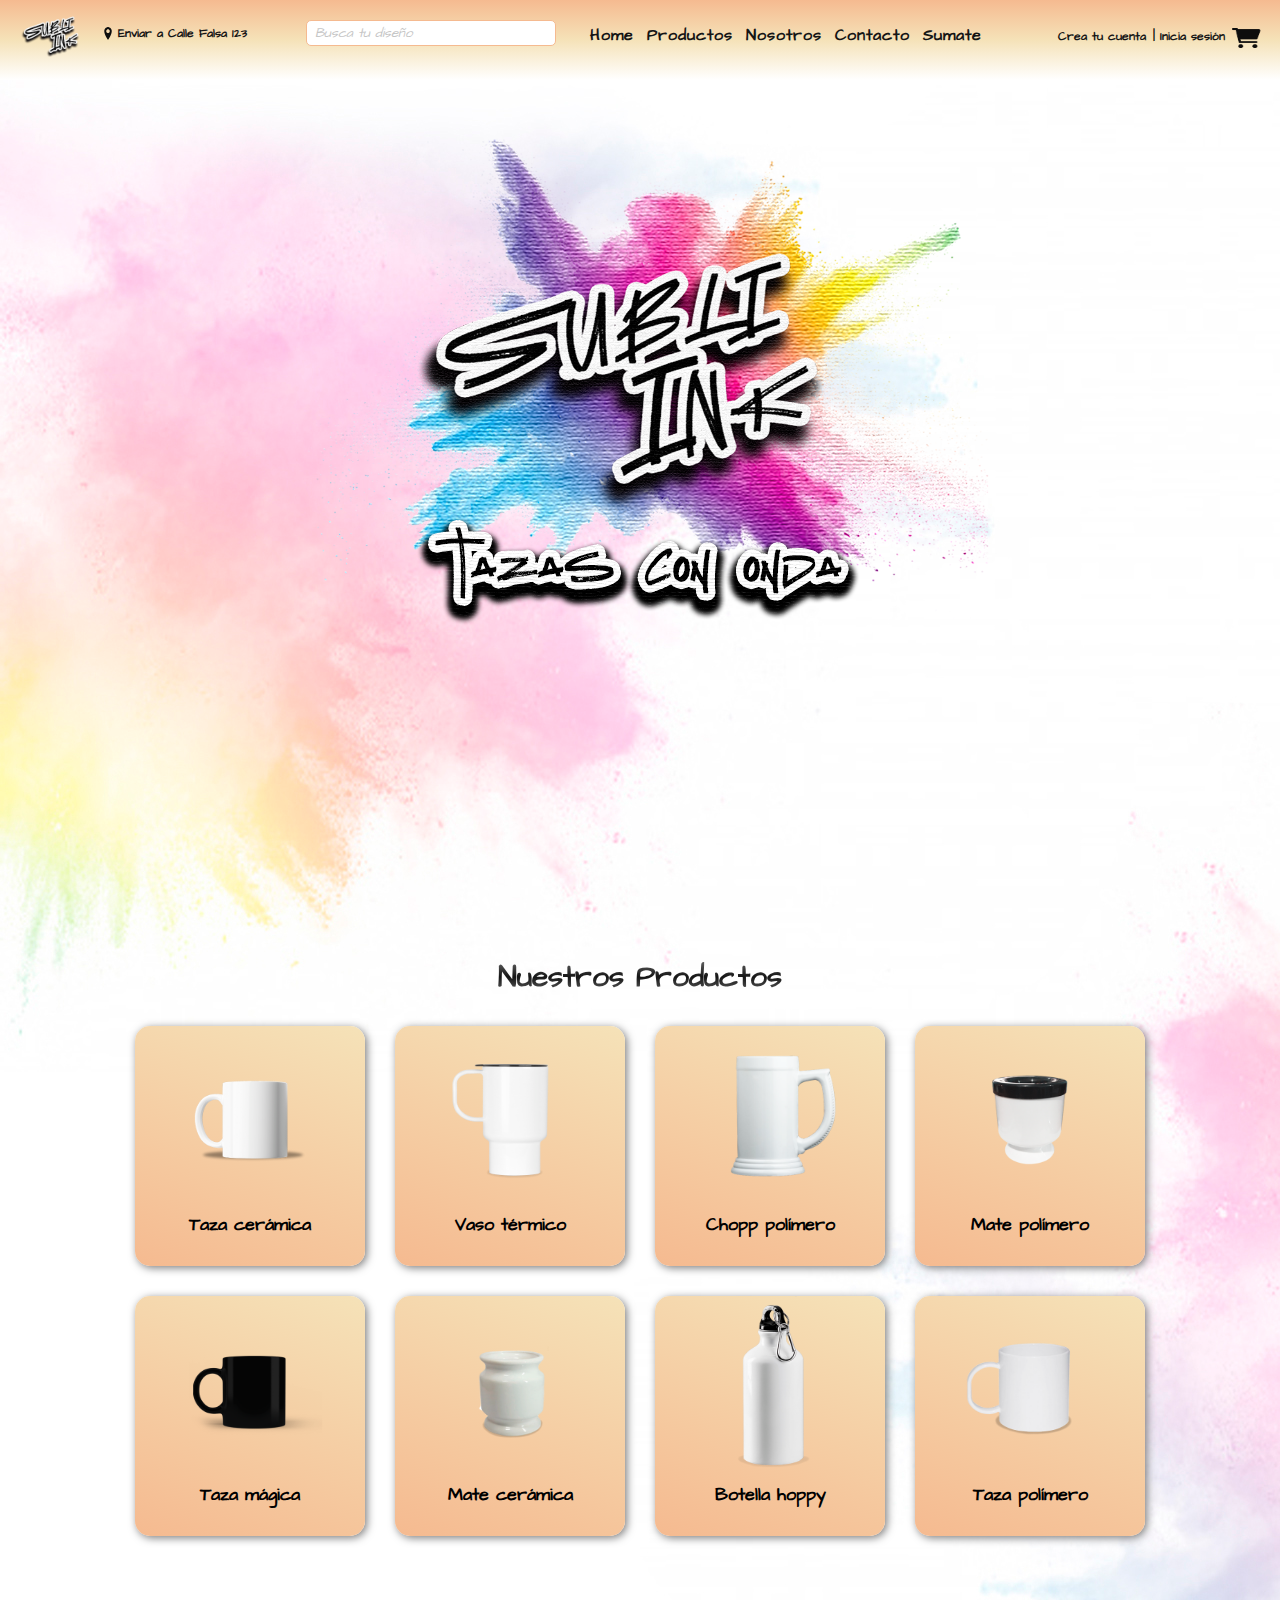
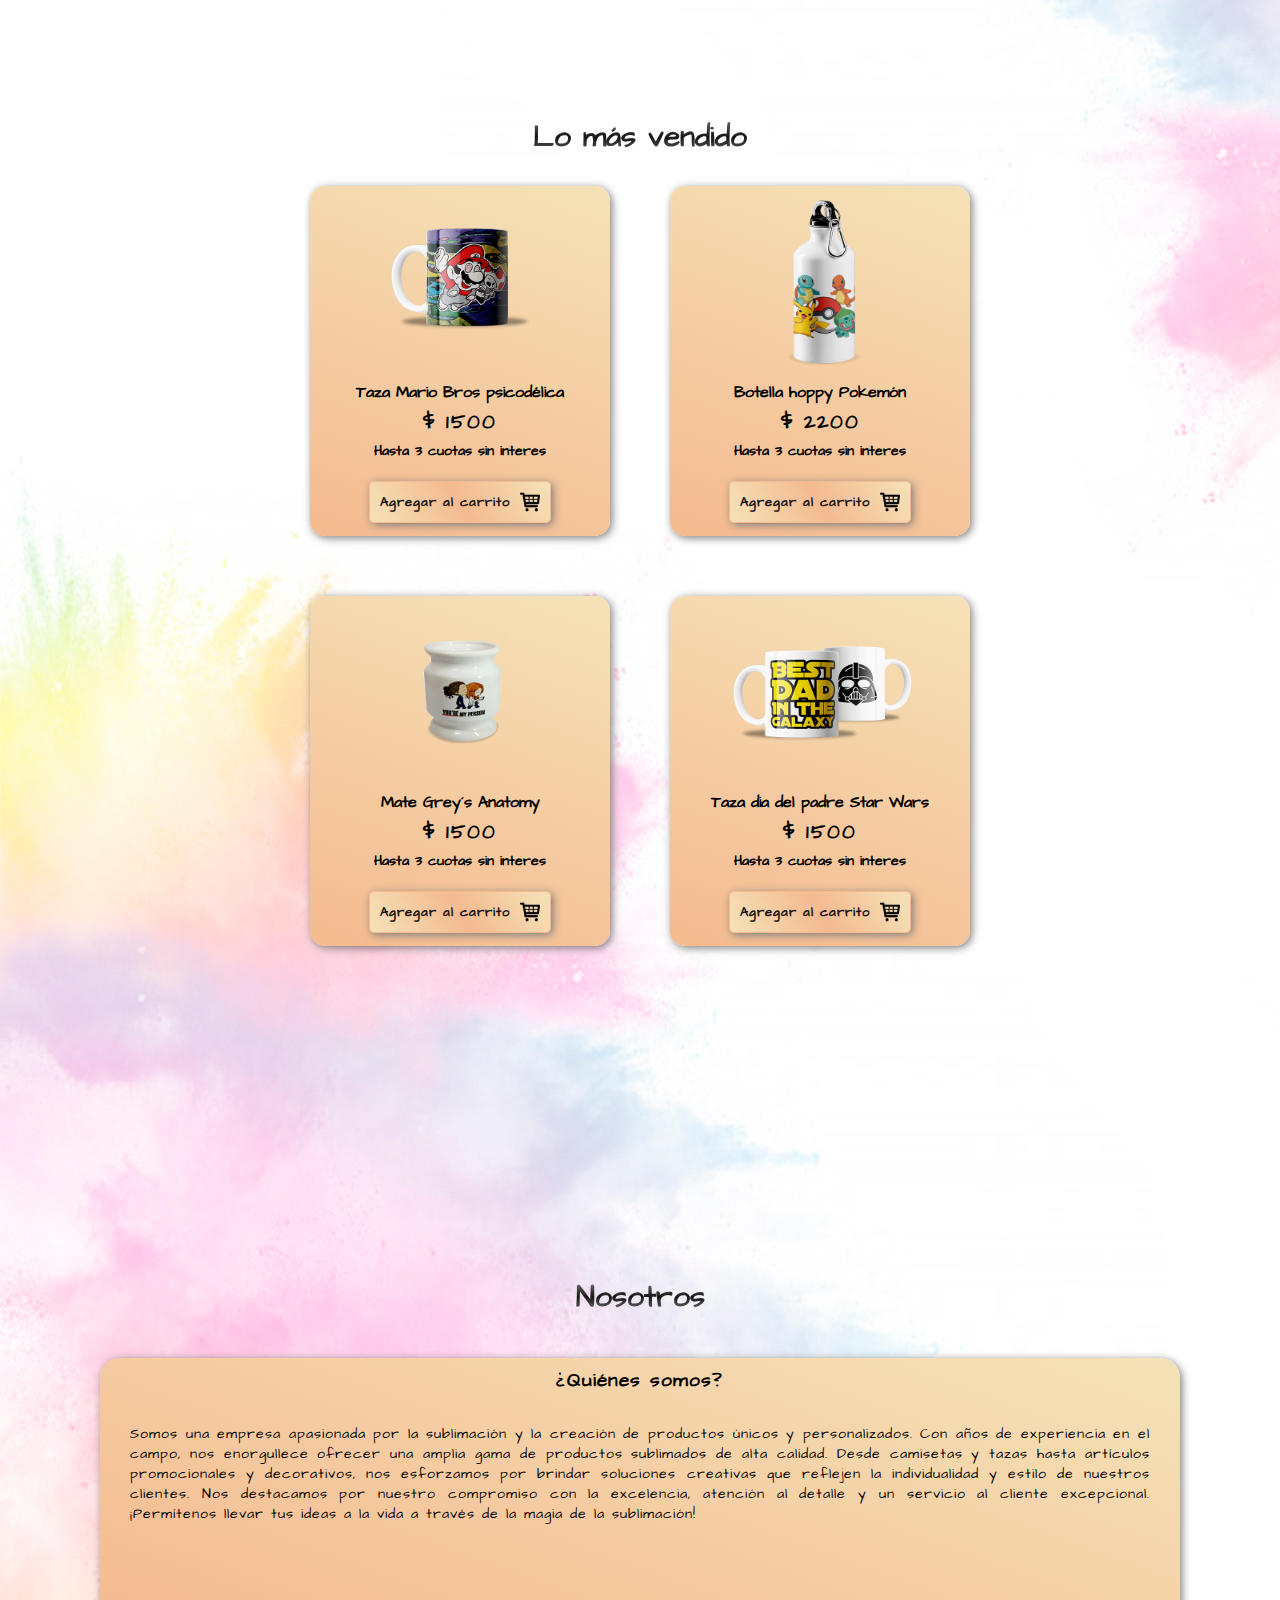
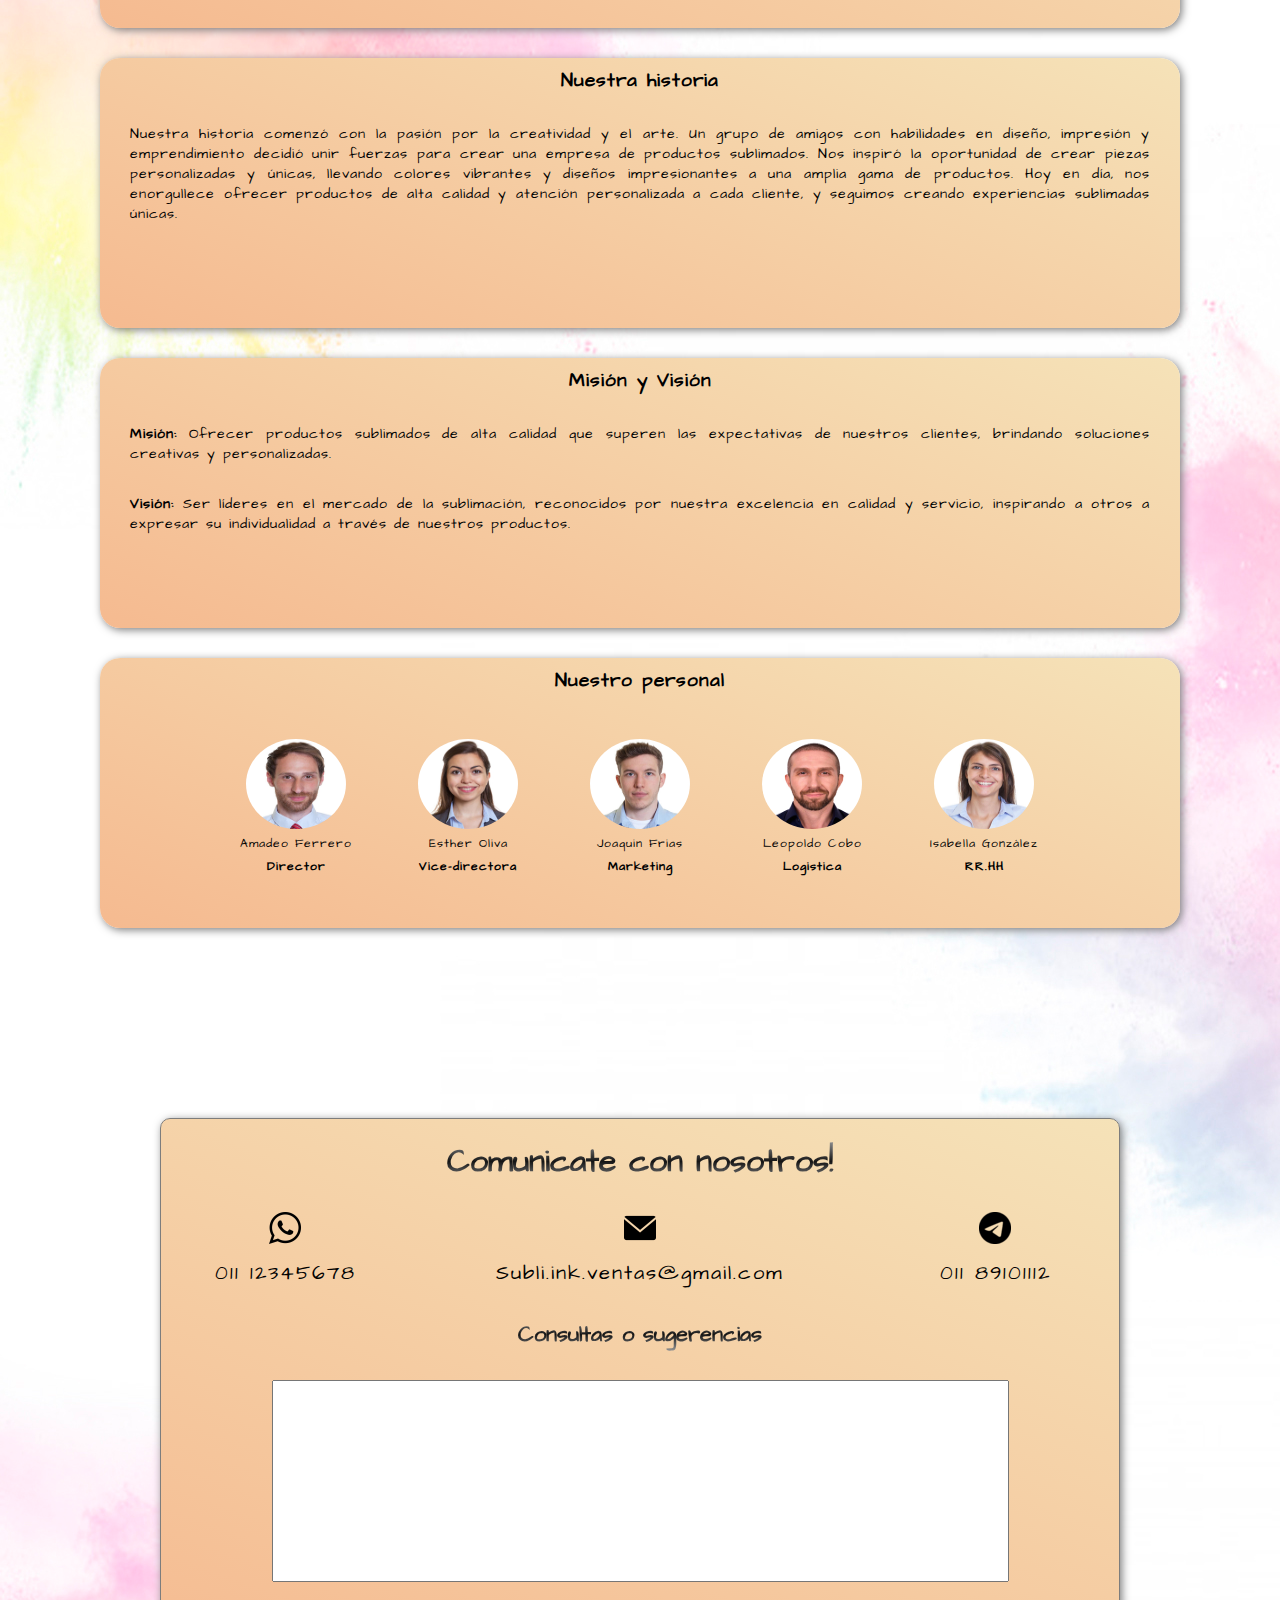
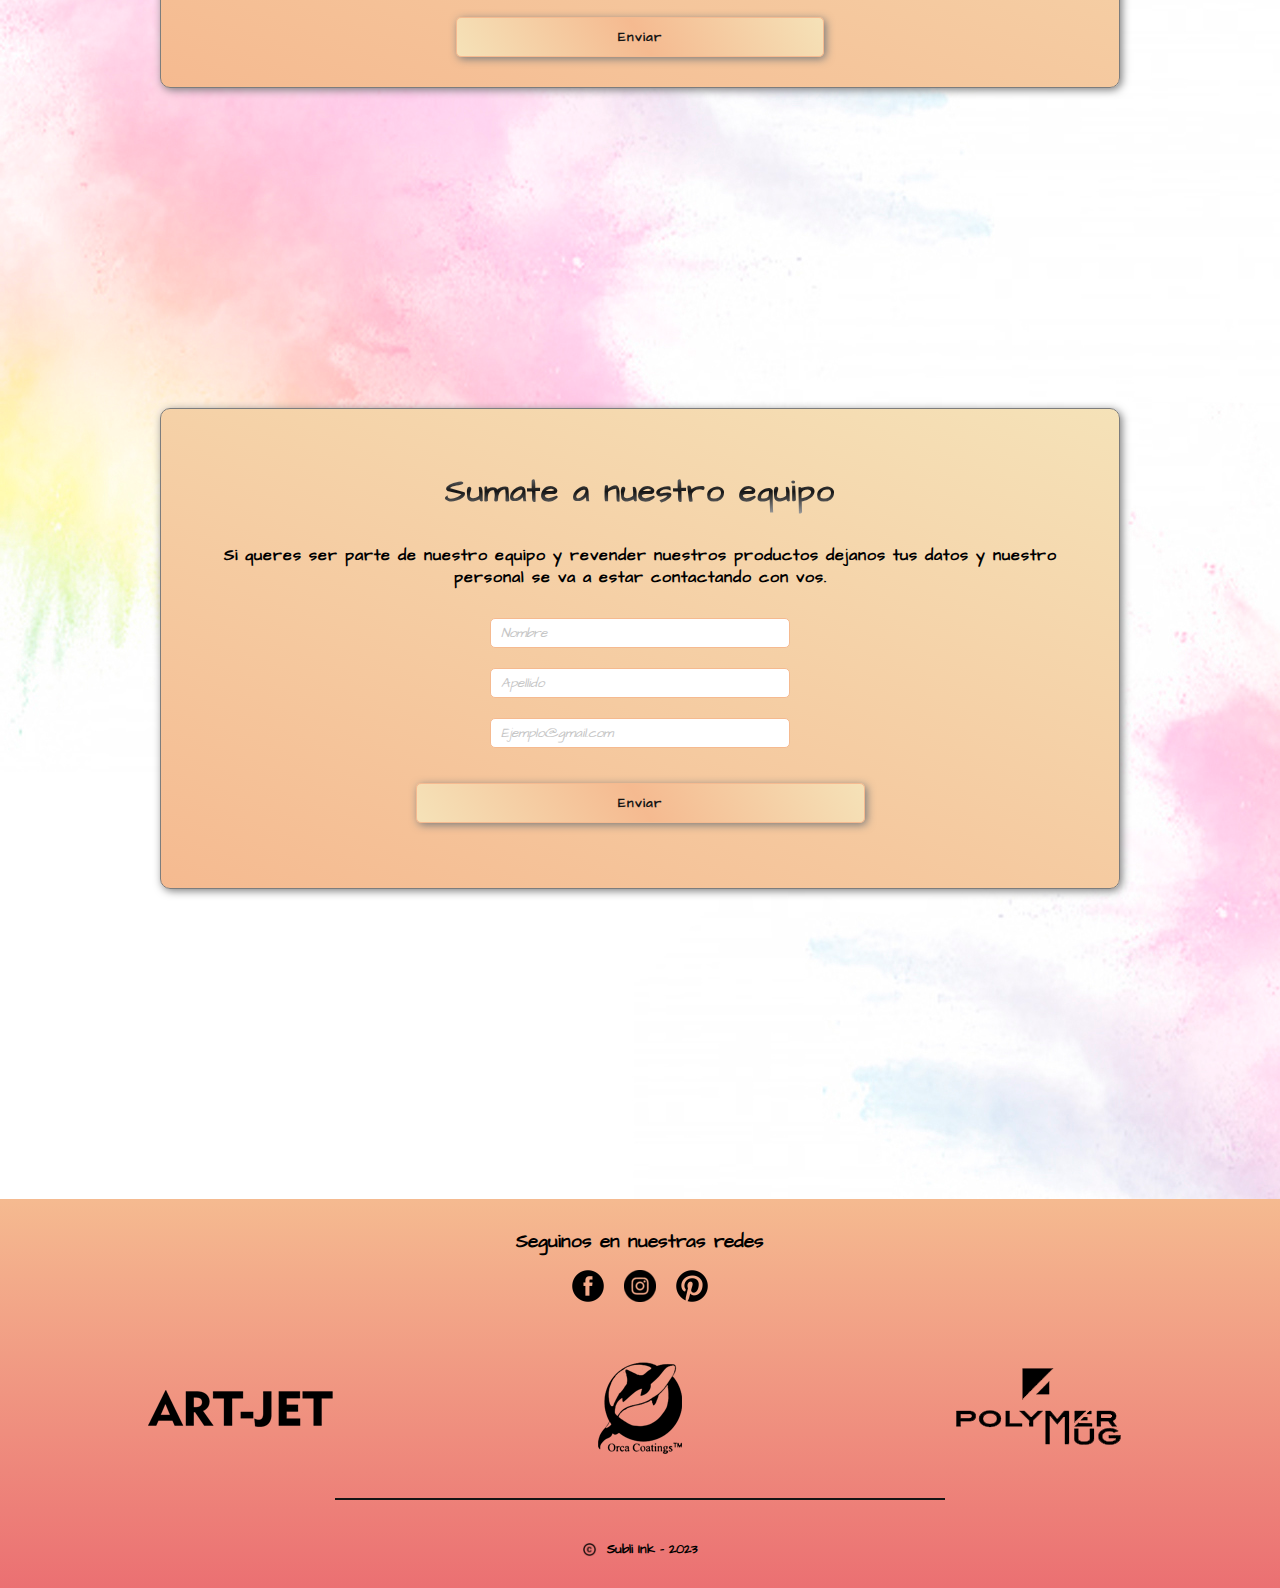
==== commit 9d943842: "animaciones" ====
--- a/index.html
+++ b/index.html
@@ -51,7 +51,7 @@
                 <li><img src="/Assets/Iconos/Logo2.png" alt="logo" class="logo-navbar"></li>
             </ul>
 
-            <div class="overlay"></div>
+            
         </nav>
 
         <div class="zona-derecha">
@@ -125,6 +125,8 @@
 
             <!-- <img src="/Assets/Iconos/carrito.png" alt="cart-icon" class="cart-icon"> -->
         </div>
+
+        <div class="overlay"></div>
     </header>
 
     <main>
--- a/animaciones.css
+++ b/animaciones.css
@@ -65,44 +65,6 @@
     transform: scaleX(1);
 }
 
-.info-item {
-    opacity: 0;
-    animation: fade-in 0.5s ease-in-out forwards;
-}
-
-.info-personal {
-    opacity: 0;
-    animation: fade-in 0.5s ease-in-out forwards;
-}
-
-@keyframes fade-in {
-    from {
-        opacity: 0;
-        transform: translateX(0);
-    }
-
-    to {
-        opacity: 1;
-        transform: translateX(20px);
-    }
-}
-
-.info-conteiner:nth-child(1){
-    animation-delay: 0s;
-}
-
-.info-conteiner:nth-child(2){
-    animation-delay: 0.2s;
-}
-
-.info-conteiner:nth-child(3){
-    animation-delay: 0.4s;
-}
-
-.info-conteiner:nth-child(4){
-    -webkit-animation-delay: 0.6s;
-}
-
 .quantity-handler:hover {
     cursor: pointer;
     background-color: var(--button);
@@ -113,6 +75,31 @@
 }
 
 .buttons-popular:hover {
-    background:var(--button);
+    background: var(--button);
 }
 
+
+/* GLASSMORPHISMO */
+.overlay {
+    position: absolute;
+    top: 80px;
+    left: 0;
+    height: 800vh;
+    width: 100%;
+    z-index: 1;
+    background: rgba(255, 255, 255, 0.05);
+    box-shadow: 0 8px 32px 0 rgba(31, 38, 135, 0.37);
+    backdrop-filter: blur(5px);
+    -webkit-backdrop-filter: blur(5px);
+    display: none;
+}
+
+/* Toggle para el glass */
+
+#menu-toggle:checked~.overlay {
+    display: block;
+}
+
+#cart-toggle:checked~.overlay {
+    display: block;
+}--- a/mediaqueries.css
+++ b/mediaqueries.css
@@ -663,7 +663,7 @@
     }
 
     .cards-subconteiner {
-        gap: 10px;
+        gap: 20px;
     }
 
     .productos h2 {
@@ -685,10 +685,11 @@
     }
 
     .card-popular {
-        width: 160px;
+        width: 175px;
         height: 260px;
         padding: 1px;
         text-align: center;
+        position: relative;
     }
 
     .card-popular h3 {
@@ -697,10 +698,14 @@
 
     .card-popular p {
         font-size: 12px;
+        position: absolute;
+        bottom: 30%;
     }
 
     .card-popular span {
         font-size: 12px;
+        position: absolute;
+        bottom: 40%;
     }
 
     .card-popular-info {
@@ -710,9 +715,11 @@
 
     .buttons-popular {
         font-size: 12px;
-        padding: 2px;
+        padding: 5px;
         margin: 10px;
         gap: 0px;
+        position: absolute;
+        bottom: 15px;
     }
 
     .buttons-popular img {
